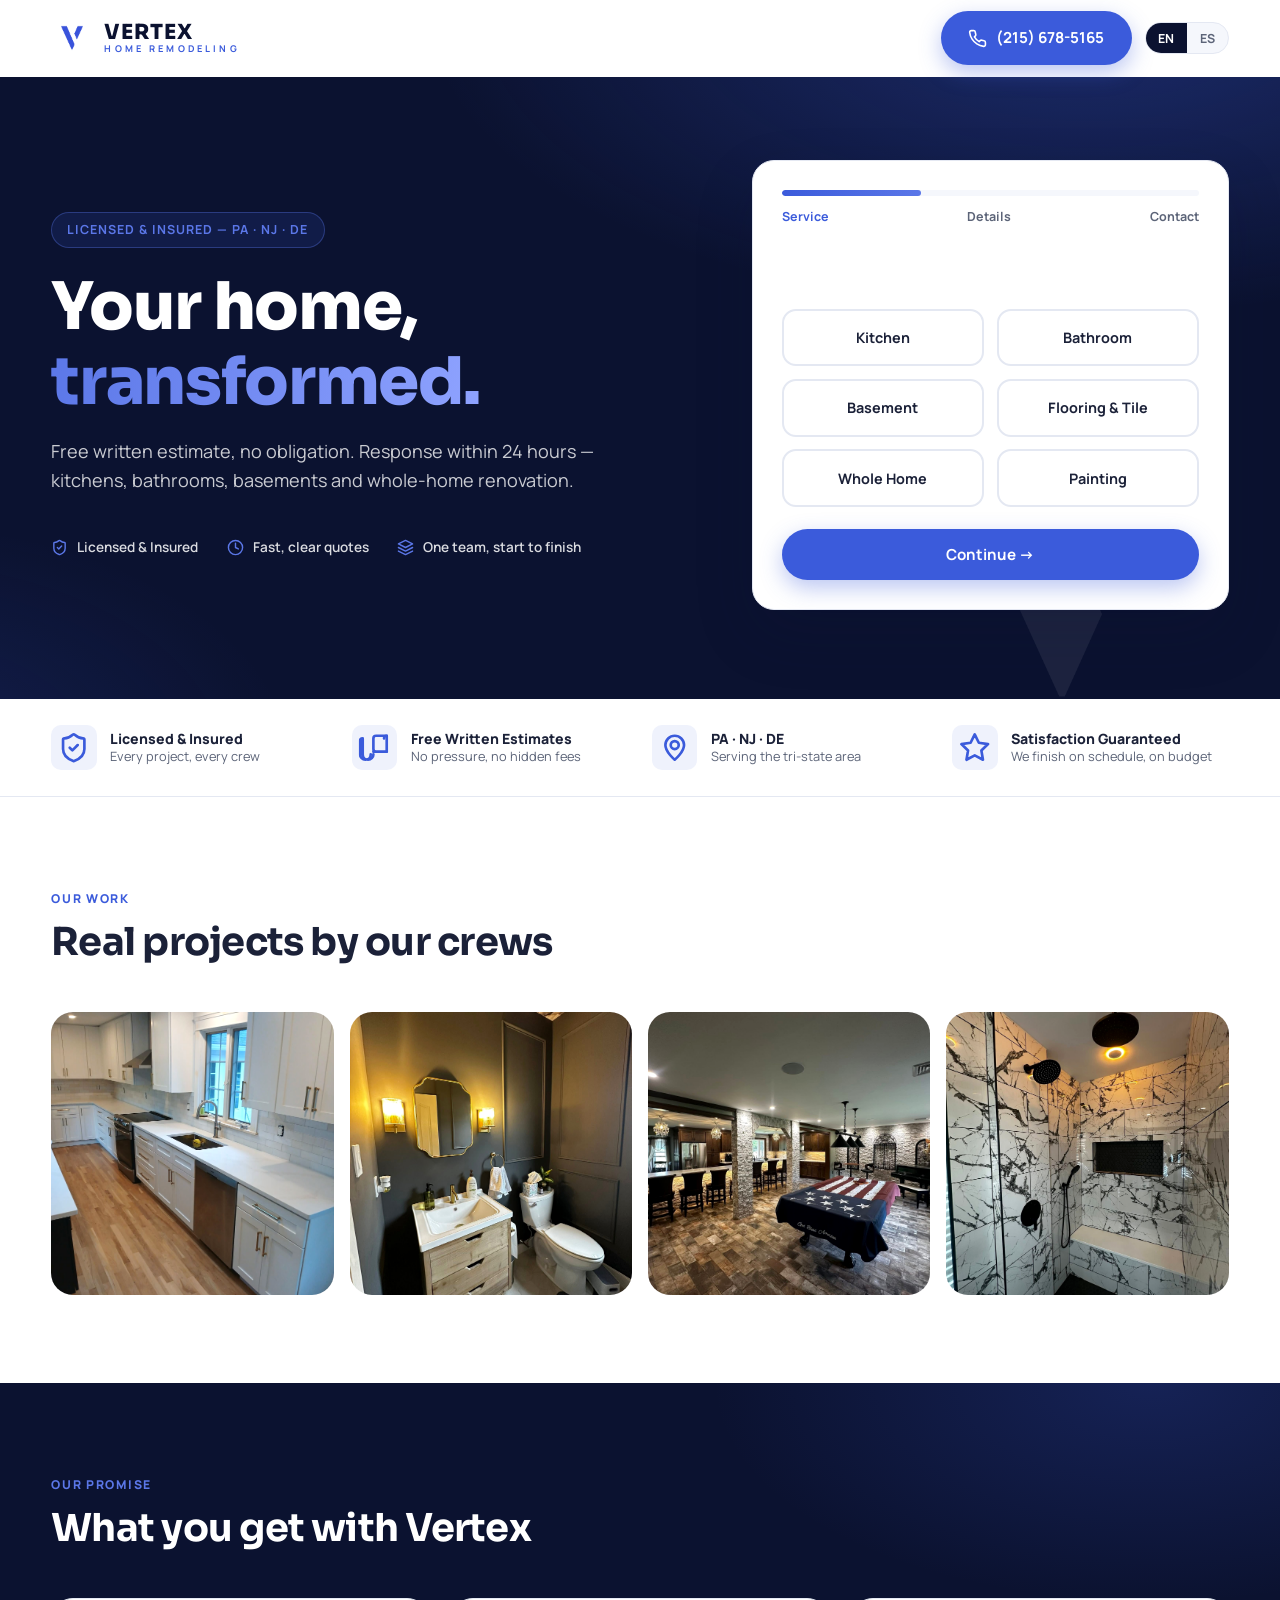
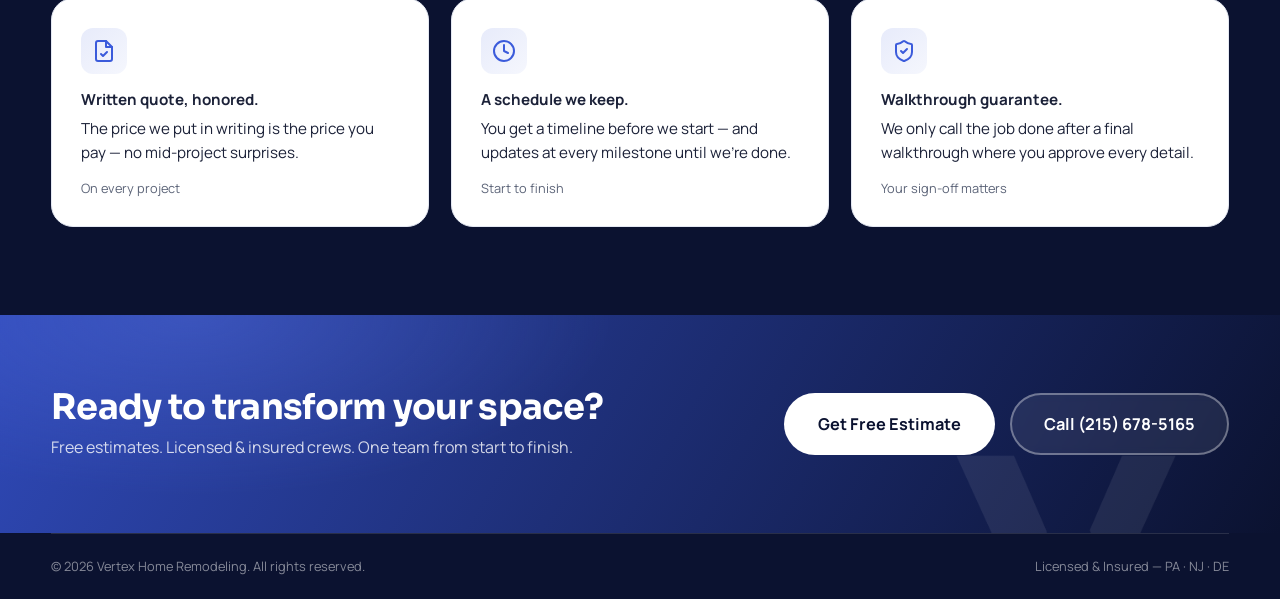
==== lp/index.html @ 37edb21d "LP: scroll direto ao formulário e largura máxima em tablet Generated with [Devin](https://devin.ai) " ====
<!DOCTYPE html>
<html lang="en">
<head>
  <meta charset="UTF-8" />
  <meta name="viewport" content="width=device-width, initial-scale=1.0" />
  <title>Free Estimate | Vertex Home Remodeling — PA, NJ & DE</title>
  <meta name="description" content="Get a free remodeling estimate in under a minute. Licensed & insured crews across PA, NJ and DE. Kitchens, bathrooms, basements and whole-home renovation." />
  <meta name="robots" content="noindex" />
  <link rel="icon" type="image/png" href="../assets/logo-blue.png" />
  <link rel="preconnect" href="https://fonts.googleapis.com" />
  <link rel="preconnect" href="https://fonts.gstatic.com" crossorigin />
  <link href="https://fonts.googleapis.com/css2?family=Manrope:wght@400;500;600;700;800&family=Sora:wght@600;700;800&display=swap" rel="stylesheet" />
  <link rel="stylesheet" href="../styles.css" />
</head>
<body>

  <!-- Slim header — no nav, only conversion paths -->
  <header class="header" id="header">
    <div class="container header-inner">
      <a href="#top" class="brand">
        <img src="../assets/logo-blue.png" alt="Vertex Home Remodeling logo" class="brand-mark" />
        <span class="brand-text">
          <span class="brand-name">VERTEX</span>
          <span class="brand-sub" data-i18n="brand.sub">HOME REMODELING</span>
        </span>
      </a>
      <div class="header-actions">
        <a href="tel:+12156785165" class="btn btn-primary header-call">
          <svg viewBox="0 0 24 24" fill="none" stroke="currentColor" stroke-width="2" stroke-linecap="round" stroke-linejoin="round"><path d="M22 16.92v3a2 2 0 0 1-2.18 2 19.79 19.79 0 0 1-8.63-3.07 19.5 19.5 0 0 1-6-6 19.79 19.79 0 0 1-3.07-8.67A2 2 0 0 1 4.11 2h3a2 2 0 0 1 2 1.72c.13.96.36 1.9.7 2.81a2 2 0 0 1-.45 2.11L8.09 9.91a16 16 0 0 0 6 6l1.27-1.27a2 2 0 0 1 2.11-.45c.91.34 1.85.57 2.81.7A2 2 0 0 1 22 16.92z"/></svg>
          <span class="header-call-num">(215) 678-5165</span>
        </a>
        <div class="lang-toggle" role="group" aria-label="Language">
          <button class="lang-btn active" data-lang="en">EN</button>
          <button class="lang-btn" data-lang="es">ES</button>
        </div>
      </div>
    </div>
  </header>

  <main id="top">

    <!-- Hero: pitch + form side by side -->
    <section class="hero">
      <div class="hero-bg" aria-hidden="true">
        <img src="../assets/logo-white.png" alt="" class="hero-watermark" />
      </div>
      <div class="container hero-inner">
        <div class="hero-content">
          <span class="hero-badge" data-i18n="hero.badge">Licensed &amp; Insured — PA · NJ · DE</span>
          <h1 data-i18n="hero.title">Your home, <span class="accent">transformed.</span></h1>
          <p class="hero-sub" data-i18n="lp.sub">Free written estimate, no obligation. Response within 24 hours — kitchens, bathrooms, basements and whole-home renovation.</p>
          <div class="hero-trust">
            <div class="hero-trust-item">
              <svg viewBox="0 0 24 24" fill="none" stroke="currentColor" stroke-width="2" stroke-linecap="round" stroke-linejoin="round"><path d="M20 13c0 5-3.5 7.5-7.66 8.95a1 1 0 0 1-.67-.01C7.5 20.5 4 18 4 13V6a1 1 0 0 1 1-1c2 0 4.5-1.2 6.24-2.72a1.17 1.17 0 0 1 1.52 0C14.51 3.81 17 5 19 5a1 1 0 0 1 1 1z"/><path d="m9 12 2 2 4-4"/></svg>
              <span data-i18n="hero.trust1">Licensed &amp; Insured</span>
            </div>
            <div class="hero-trust-item">
              <svg viewBox="0 0 24 24" fill="none" stroke="currentColor" stroke-width="2" stroke-linecap="round" stroke-linejoin="round"><circle cx="12" cy="12" r="10"/><polyline points="12 6 12 12 16 14"/></svg>
              <span data-i18n="hero.trust2">Fast, clear quotes</span>
            </div>
            <div class="hero-trust-item">
              <svg viewBox="0 0 24 24" fill="none" stroke="currentColor" stroke-width="2" stroke-linecap="round" stroke-linejoin="round"><path d="M12 2 2 7l10 5 10-5-10-5z"/><path d="m2 17 10 5 10-5"/><path d="m2 12 10 5 10-5"/></svg>
              <span data-i18n="hero.trust3">One team, start to finish</span>
            </div>
          </div>
        </div>

        <form class="estimate-form lp-form" id="estimate-form" novalidate>
          <div class="form-progress">
            <div class="form-progress-bar"><span id="progress-fill"></span></div>
            <div class="form-steps-labels">
              <span class="form-step-label active" data-step="1" data-i18n="form.step1">Service</span>
              <span class="form-step-label" data-step="2" data-i18n="form.step2">Details</span>
              <span class="form-step-label" data-step="3" data-i18n="form.step3">Contact</span>
            </div>
          </div>

          <fieldset class="form-step active" data-step="1">
            <legend data-i18n="form.q1">What do you want to remodel?</legend>
            <div class="service-options">
              <label class="service-option"><input type="radio" name="service" value="Kitchen Remodeling" /><span data-i18n="form.svc.k">Kitchen</span></label>
              <label class="service-option"><input type="radio" name="service" value="Bathroom Remodeling" /><span data-i18n="form.svc.b">Bathroom</span></label>
              <label class="service-option"><input type="radio" name="service" value="Basement Finishing" /><span data-i18n="form.svc.bs">Basement</span></label>
              <label class="service-option"><input type="radio" name="service" value="Flooring & Tile" /><span data-i18n="form.svc.f">Flooring &amp; Tile</span></label>
              <label class="service-option"><input type="radio" name="service" value="Full Home Remodeling" /><span data-i18n="form.svc.w">Whole Home</span></label>
              <label class="service-option"><input type="radio" name="service" value="Painting" /><span data-i18n="form.svc.p">Painting</span></label>
            </div>
            <p class="form-error" id="err-service" data-i18n="form.err.service">Please select a service.</p>
            <button type="button" class="btn btn-primary btn-block" data-next="2" data-i18n="form.next">Continue →</button>
          </fieldset>

          <fieldset class="form-step" data-step="2">
            <legend data-i18n="form.q2">Project details</legend>
            <label class="field">
              <span data-i18n="form.budget">Estimated budget</span>
              <select name="budget">
                <option value="" data-i18n="form.budget.ph">Select a range…</option>
                <option>Under $5,000</option>
                <option>$5,000 – $15,000</option>
                <option>$15,000 – $30,000</option>
                <option>$30,000 – $50,000</option>
                <option>$50,000+</option>
                <option data-i18n="form.budget.unsure">Not sure yet</option>
              </select>
            </label>
            <label class="field">
              <span data-i18n="form.timeline">When do you want to start?</span>
              <select name="timeline">
                <option value="" data-i18n="form.timeline.ph">Select…</option>
                <option data-i18n="form.timeline.asap">As soon as possible</option>
                <option data-i18n="form.timeline.1m">Within 1–3 months</option>
                <option data-i18n="form.timeline.3m">3–6 months</option>
                <option data-i18n="form.timeline.flex">Just planning / flexible</option>
              </select>
            </label>
            <label class="field">
              <span data-i18n="form.desc">Tell us about your project (optional)</span>
              <textarea name="details" rows="3" data-i18n-ph="form.desc.ph" placeholder="e.g. Master bathroom, new shower, double vanity…"></textarea>
            </label>
            <div class="form-nav">
              <button type="button" class="btn btn-ghost-dark" data-prev="1" data-i18n="form.back">← Back</button>
              <button type="button" class="btn btn-primary" data-next="3" data-i18n="form.next2">Continue →</button>
            </div>
          </fieldset>

          <fieldset class="form-step" data-step="3">
            <legend data-i18n="form.q3">Where should we send your estimate?</legend>
            <label class="field">
              <span data-i18n="form.name">Full name *</span>
              <input type="text" name="name" autocomplete="name" required />
            </label>
            <label class="field">
              <span data-i18n="form.phone">Phone *</span>
              <input type="tel" name="phone" autocomplete="tel" required />
            </label>
            <label class="field">
              <span data-i18n="form.email">Email</span>
              <input type="email" name="email" autocomplete="email" />
            </label>
            <label class="field">
              <span>ZIP Code *</span>
              <input type="text" name="zip" inputmode="numeric" pattern="[0-9]{5}" maxlength="5" required />
            </label>
            <p class="form-error" id="err-contact" data-i18n="form.err.contact">Please fill in name, phone and ZIP.</p>
            <p class="form-error" id="err-submit" data-i18n="form.err.submit">Something went wrong sending your request — please call (215) 678-5165 instead.</p>
            <div class="form-nav">
              <button type="button" class="btn btn-ghost-dark" data-prev="2" data-i18n="form.back2">← Back</button>
              <button type="submit" class="btn btn-primary" data-i18n="form.submit">Get My Free Estimate</button>
            </div>
            <p class="form-fine" data-i18n="form.fine">By submitting, you agree to be contacted about your project. No spam, ever.</p>
          </fieldset>

          <div class="form-success" id="form-success">
            <div class="success-icon">
              <svg viewBox="0 0 24 24" fill="none" stroke="currentColor" stroke-width="2" stroke-linecap="round" stroke-linejoin="round"><path d="M20 6 9 17l-5-5"/></svg>
            </div>
            <h3 data-i18n="form.success.t">Request received!</h3>
            <p data-i18n="form.success.d">Thanks — we'll reach out within 24 hours. Want to talk now?</p>
            <a href="tel:+12156785165" class="btn btn-primary" data-i18n="form.success.cta">Call (215) 678-5165</a>
          </div>
        </form>
      </div>
    </section>

    <!-- Trust bar -->
    <section class="trustbar">
      <div class="container trustbar-grid">
        <div class="trust-item">
          <svg viewBox="0 0 24 24" fill="none" stroke="currentColor" stroke-width="2" stroke-linecap="round" stroke-linejoin="round"><path d="M20 13c0 5-3.5 7.5-7.66 8.95a1 1 0 0 1-.67-.01C7.5 20.5 4 18 4 13V6a1 1 0 0 1 1-1c2 0 4.5-1.2 6.24-2.72a1.17 1.17 0 0 1 1.52 0C14.51 3.81 17 5 19 5a1 1 0 0 1 1 1z"/><path d="m9 12 2 2 4-4"/></svg>
          <div><strong data-i18n="trust.1t">Licensed &amp; Insured</strong><span data-i18n="trust.1s">Every project, every crew</span></div>
        </div>
        <div class="trust-item">
          <svg viewBox="0 0 24 24" fill="none" stroke="currentColor" stroke-width="2" stroke-linecap="round" stroke-linejoin="round"><path d="M11 17a4 4 0 0 1-8 0V5a2 2 0 0 0-2 2v10a4 4 0 0 0 8 0"/><path d="M11 5a2 2 0 0 1 2-2h8v12h-8a2 2 0 0 1-2-2z"/><path d="M21 3a2 2 0 0 0-2 2"/><path d="M11 15h10"/></svg>
          <div><strong data-i18n="trust.2t">Free Written Estimates</strong><span data-i18n="trust.2s">No pressure, no hidden fees</span></div>
        </div>
        <div class="trust-item">
          <svg viewBox="0 0 24 24" fill="none" stroke="currentColor" stroke-width="2" stroke-linecap="round" stroke-linejoin="round"><path d="M12 21s-7-5.75-7-11a7 7 0 0 1 14 0c0 5.25-7 11-7 11z"/><circle cx="12" cy="10" r="3"/></svg>
          <div><strong data-i18n="trust.3t">PA · NJ · DE</strong><span data-i18n="trust.3s">Serving the tri-state area</span></div>
        </div>
        <div class="trust-item">
          <svg viewBox="0 0 24 24" fill="none" stroke="currentColor" stroke-width="2" stroke-linecap="round" stroke-linejoin="round"><polygon points="12 2 15.09 8.26 22 9.27 17 14.14 18.18 21.02 12 17.77 5.82 21.02 7 14.14 2 9.27 8.91 8.26 12 2"/></svg>
          <div><strong data-i18n="trust.4t">Satisfaction Guaranteed</strong><span data-i18n="trust.4s">We finish on schedule, on budget</span></div>
        </div>
      </div>
    </section>

    <!-- Real work photos -->
    <section class="section">
      <div class="container">
        <div class="section-head">
          <span class="eyebrow" data-i18n="projects.eyebrow">Our Work</span>
          <h2 data-i18n="lp.photos">Real projects by our crews</h2>
        </div>
        <div class="lp-photos">
          <img src="../assets/gallery/kitchen-02.jpeg" alt="White kitchen with wood island" loading="lazy" />
          <img src="../assets/gallery/bath-02.jpeg" alt="Moody powder room with gold fixtures" loading="lazy" />
          <img src="../assets/gallery/basement-02.jpeg" alt="Finished basement entertainment suite" loading="lazy" />
          <img src="../assets/gallery/bath-03.jpeg" alt="Marble walk-in shower" loading="lazy" />
        </div>
      </div>
    </section>

    <!-- Promise -->
    <section class="section section-dark">
      <div class="container">
        <div class="section-head">
          <span class="eyebrow eyebrow-light" data-i18n="reviews.eyebrow">Our Promise</span>
          <h2 data-i18n="reviews.title">What you get with Vertex</h2>
        </div>
        <div class="reviews-grid">
          <div class="review-card">
            <div class="promise-icon">
              <svg viewBox="0 0 24 24" fill="none" stroke="currentColor" stroke-width="2" stroke-linecap="round" stroke-linejoin="round"><path d="M14 2H6a2 2 0 0 0-2 2v16a2 2 0 0 0 2 2h12a2 2 0 0 0 2-2V8z"/><polyline points="14 2 14 8 20 8"/><path d="m9 15 2 2 4-4"/></svg>
            </div>
            <p data-i18n="reviews.r1"><strong>Written quote, honored.</strong> The price we put in writing is the price you pay — no mid-project surprises.</p>
            <footer><span data-i18n="reviews.r1s">On every project</span></footer>
          </div>
          <div class="review-card">
            <div class="promise-icon">
              <svg viewBox="0 0 24 24" fill="none" stroke="currentColor" stroke-width="2" stroke-linecap="round" stroke-linejoin="round"><circle cx="12" cy="12" r="10"/><polyline points="12 6 12 12 16 14"/></svg>
            </div>
            <p data-i18n="reviews.r2"><strong>A schedule we keep.</strong> You get a timeline before we start — and updates at every milestone until we're done.</p>
            <footer><span data-i18n="reviews.r2s">Start to finish</span></footer>
          </div>
          <div class="review-card">
            <div class="promise-icon">
              <svg viewBox="0 0 24 24" fill="none" stroke="currentColor" stroke-width="2" stroke-linecap="round" stroke-linejoin="round"><path d="M20 13c0 5-3.5 7.5-7.66 8.95a1 1 0 0 1-.67-.01C7.5 20.5 4 18 4 13V6a1 1 0 0 1 1-1c2 0 4.5-1.2 6.24-2.72a1.17 1.17 0 0 1 1.52 0C14.51 3.81 17 5 19 5a1 1 0 0 1 1 1z"/><path d="m9 12 2 2 4-4"/></svg>
            </div>
            <p data-i18n="reviews.r3"><strong>Walkthrough guarantee.</strong> We only call the job done after a final walkthrough where you approve every detail.</p>
            <footer><span data-i18n="reviews.r3s">Your sign-off matters</span></footer>
          </div>
        </div>
      </div>
    </section>

    <!-- Final CTA -->
    <section class="cta-banner">
      <div class="container cta-inner">
        <img src="../assets/logo-white.png" alt="" class="cta-mark" aria-hidden="true" />
        <div>
          <h2 data-i18n="cta.title">Ready to transform your space?</h2>
          <p data-i18n="cta.sub">Free estimates. Licensed &amp; insured crews. One team from start to finish.</p>
        </div>
        <div class="cta-actions">
          <a href="#estimate-form" class="btn btn-light btn-lg" data-i18n="cta.btn1">Get Free Estimate</a>
          <a href="tel:+12156785165" class="btn btn-ghost btn-lg" data-i18n="cta.btn2">Call (215) 678-5165</a>
        </div>
      </div>
    </section>
  </main>

  <!-- Slim footer -->
  <footer class="footer footer-slim">
    <div class="container footer-bottom">
      <span data-i18n="footer.rights">© 2026 Vertex Home Remodeling. All rights reserved.</span>
      <span><span data-i18n="footer.license">Licensed &amp; Insured — PA · NJ · DE</span><span data-license></span></span>
    </div>
  </footer>

  <!-- Sticky mobile CTA bar -->
  <div class="mobile-cta">
    <a href="tel:+12156785165" class="mobile-cta-btn mobile-cta-call">
      <svg viewBox="0 0 24 24" fill="none" stroke="currentColor" stroke-width="2" stroke-linecap="round" stroke-linejoin="round"><path d="M22 16.92v3a2 2 0 0 1-2.18 2 19.79 19.79 0 0 1-8.63-3.07 19.5 19.5 0 0 1-6-6 19.79 19.79 0 0 1-3.07-8.67A2 2 0 0 1 4.11 2h3a2 2 0 0 1 2 1.72c.13.96.36 1.9.7 2.81a2 2 0 0 1-.45 2.11L8.09 9.91a16 16 0 0 0 6 6l1.27-1.27a2 2 0 0 1 2.11-.45c.91.34 1.85.57 2.81.7A2 2 0 0 1 22 16.92z"/></svg>
      <span data-i18n="mcta.call">Call Now</span>
    </a>
    <a href="#estimate-form" class="mobile-cta-btn mobile-cta-estimate" data-i18n="mcta.estimate">Free Estimate</a>
  </div>

  <script src="../main.js"></script>
</body>
</html>
---- styles.css ----
/* ============================================================
   Vertex Home Remodeling — styles.css
   ============================================================ */

:root {
  --blue: #3B5BDB;
  --blue-dark: #2F49B8;
  --blue-light: #5B77E8;
  --navy: #0B1230;
  --navy-2: #111A44;
  --ink: #1B2138;
  --gray: #5C6478;
  --line: #E4E8F2;
  --bg: #FFFFFF;
  --bg-gray: #F5F7FC;
  --white: #FFFFFF;
  --radius: 14px;
  --radius-lg: 22px;
  --shadow: 0 10px 30px rgba(11, 18, 48, .08);
  --shadow-lg: 0 24px 60px rgba(11, 18, 48, .16);
  --font-head: 'Sora', system-ui, sans-serif;
  --font-body: 'Manrope', system-ui, sans-serif;
  --header-h: 76px;
}

* { margin: 0; padding: 0; box-sizing: border-box; }

html { scroll-behavior: smooth; scroll-padding-top: calc(var(--header-h) + 20px); }

body {
  font-family: var(--font-body);
  color: var(--ink);
  background: var(--bg);
  line-height: 1.6;
  -webkit-font-smoothing: antialiased;
  -webkit-tap-highlight-color: transparent;
}

img { max-width: 100%; display: block; }
a { color: inherit; text-decoration: none; }
ul { list-style: none; }
svg { width: 1.25em; height: 1.25em; flex: none; }

h1, h2, h3, h4 { font-family: var(--font-head); line-height: 1.15; letter-spacing: -0.02em; }

.container { width: min(1180px, 92%); margin: 0 auto; }

/* ---------- Buttons ---------- */
.btn {
  display: inline-flex;
  align-items: center;
  justify-content: center;
  gap: .55rem;
  font-family: var(--font-body);
  font-weight: 700;
  font-size: .95rem;
  padding: .8rem 1.6rem;
  border-radius: 999px;
  border: 2px solid transparent;
  cursor: pointer;
  transition: transform .18s ease, box-shadow .18s ease, background .18s ease, border-color .18s;
  white-space: nowrap;
}
.btn:active { transform: translateY(1px) scale(.99); }

.btn-primary {
  background: var(--blue);
  color: #fff;
  box-shadow: 0 8px 22px rgba(59, 91, 219, .35);
}
.btn-primary:hover { background: var(--blue-dark); transform: translateY(-2px); box-shadow: 0 12px 28px rgba(59, 91, 219, .45); }

.btn-ghost {
  background: rgba(255,255,255,.08);
  color: #fff;
  border-color: rgba(255,255,255,.35);
  backdrop-filter: blur(4px);
}
.btn-ghost:hover { background: rgba(255,255,255,.16); border-color: rgba(255,255,255,.6); }

.btn-ghost-dark {
  background: transparent;
  color: var(--gray);
  border-color: var(--line);
}
.btn-ghost-dark:hover { color: var(--ink); border-color: var(--gray); }

.btn-light { background: #fff; color: var(--navy); }
.btn-light:hover { transform: translateY(-2px); box-shadow: 0 14px 30px rgba(0,0,0,.2); }

.btn-lg { padding: 1rem 2rem; font-size: 1.02rem; }
.btn-block { width: 100%; }

/* ---------- Top bar ---------- */
.topbar {
  background: var(--navy);
  color: rgba(255,255,255,.85);
  font-size: .82rem;
}
.topbar-inner {
  display: flex;
  justify-content: space-between;
  align-items: center;
  padding: .45rem 0;
  gap: 1rem;
}
.topbar-left { display: flex; align-items: center; gap: .8rem; min-width: 0; }
.topbar-item { display: inline-flex; align-items: center; gap: .4rem; }
.topbar-item svg { width: .95em; height: .95em; opacity: .8; }
a.topbar-item:hover { color: #fff; }
.topbar-sep { opacity: .3; }
.topbar-phone { font-weight: 700; color: #fff; }

/* ---------- Header ---------- */
.header {
  position: sticky;
  top: 0;
  z-index: 100;
  background: rgba(255,255,255,.92);
  backdrop-filter: blur(12px);
  border-bottom: 1px solid transparent;
  transition: box-shadow .2s ease, border-color .2s ease;
}
.header.scrolled { box-shadow: 0 6px 24px rgba(11,18,48,.08); border-color: var(--line); }

.header-inner {
  display: flex;
  align-items: center;
  justify-content: space-between;
  height: var(--header-h);
  gap: 1.5rem;
}

.brand { display: flex; align-items: center; gap: .7rem; }
.brand-mark { width: 42px; height: 42px; object-fit: contain; }
.brand-text { display: flex; flex-direction: column; line-height: 1.05; }
.brand-name {
  font-family: var(--font-head);
  font-weight: 800;
  font-size: 1.3rem;
  letter-spacing: .04em;
  color: var(--navy);
}
.brand-sub {
  font-size: .58rem;
  font-weight: 700;
  letter-spacing: .34em;
  color: var(--blue);
}
.brand-light .brand-name { color: #fff; }
.brand-light .brand-sub { color: var(--blue-light); }

.nav { display: flex; align-items: center; gap: 1.7rem; }
.nav > a:not(.btn) {
  font-weight: 600;
  font-size: .92rem;
  color: var(--ink);
  position: relative;
  padding: .3rem 0;
}
.nav > a:not(.btn)::after {
  content: '';
  position: absolute;
  left: 0; bottom: -2px;
  width: 0; height: 2px;
  background: var(--blue);
  border-radius: 2px;
  transition: width .2s ease;
}
.nav > a:not(.btn):hover { color: var(--blue); }
.nav > a:not(.btn):hover::after { width: 100%; }
.nav-cta { padding: .6rem 1.25rem; font-size: .88rem; }

.header-actions { display: flex; align-items: center; gap: .8rem; }

.lang-toggle {
  display: flex;
  border: 1px solid var(--line);
  border-radius: 999px;
  overflow: hidden;
  background: var(--bg-gray);
}
.lang-btn {
  font-family: var(--font-body);
  font-weight: 700;
  font-size: .78rem;
  padding: .4rem .8rem;
  border: 0;
  background: transparent;
  color: var(--gray);
  cursor: pointer;
  transition: .15s;
}
.lang-btn.active { background: var(--navy); color: #fff; }

.hamburger {
  display: none;
  flex-direction: column;
  justify-content: center;
  gap: 5px;
  width: 44px; height: 44px;
  padding: 10px;
  background: none;
  border: 0;
  cursor: pointer;
}
.hamburger span {
  display: block;
  height: 2.5px;
  background: var(--navy);
  border-radius: 2px;
  transition: .25s;
}
.hamburger.open span:nth-child(1) { transform: translateY(7.5px) rotate(45deg); }
.hamburger.open span:nth-child(2) { opacity: 0; }
.hamburger.open span:nth-child(3) { transform: translateY(-7.5px) rotate(-45deg); }

/* ---------- Hero ---------- */
.hero {
  position: relative;
  background:
    radial-gradient(1100px 500px at 85% -10%, rgba(59,91,219,.35), transparent 60%),
    radial-gradient(700px 400px at -10% 110%, rgba(59,91,219,.18), transparent 60%),
    var(--navy);
  color: #fff;
  overflow: hidden;
}
.hero-bg { position: absolute; inset: 0; pointer-events: none; }
.hero-watermark {
  position: absolute;
  right: -8%;
  bottom: -22%;
  width: min(640px, 60vw);
  opacity: .07;
  filter: blur(.5px);
}

.hero-inner {
  position: relative;
  display: grid;
  grid-template-columns: 1.15fr .85fr;
  gap: 3.5rem;
  align-items: center;
  padding: 5.2rem 0 5.6rem;
}

.hero-badge {
  display: inline-flex;
  align-items: center;
  gap: .5rem;
  font-size: .78rem;
  font-weight: 700;
  letter-spacing: .08em;
  text-transform: uppercase;
  color: var(--blue-light);
  background: rgba(59,91,219,.14);
  border: 1px solid rgba(91,119,232,.35);
  padding: .45rem .95rem;
  border-radius: 999px;
}

.hero h1 {
  font-size: clamp(2.5rem, 5.2vw, 4.1rem);
  font-weight: 800;
  margin: 1.3rem 0 1.1rem;
}
.accent {
  background: linear-gradient(100deg, var(--blue-light), #8FA3FF);
  -webkit-background-clip: text;
  background-clip: text;
  color: transparent;
}
.hero-sub {
  font-size: 1.13rem;
  color: rgba(255,255,255,.78);
  max-width: 34rem;
}

.hero-ctas { display: flex; gap: .9rem; margin-top: 2rem; flex-wrap: wrap; }

.hero-trust {
  display: flex;
  gap: 1.8rem;
  margin-top: 2.6rem;
  flex-wrap: wrap;
}
.hero-trust-item {
  display: flex;
  align-items: center;
  gap: .55rem;
  font-size: .85rem;
  font-weight: 600;
  color: rgba(255,255,255,.85);
}
.hero-trust-item svg { color: var(--blue-light); }

.hero-card { position: relative; }
.hero-card-img {
  aspect-ratio: 4 / 3.4;
  border-radius: var(--radius-lg);
  border: 1px solid rgba(255,255,255,.14);
  box-shadow: var(--shadow-lg);
  position: relative;
  overflow: hidden;
}
.hero-card-img img {
  position: absolute;
  inset: 0;
  width: 100%;
  height: 100%;
  object-fit: cover;
  filter: saturate(1.05) contrast(1.02);
}
.hero-card-img::after {
  content: '';
  position: absolute;
  inset: 0;
  background: linear-gradient(160deg, rgba(59,91,219,.05), rgba(11,18,48,.18) 100%);
}
.hero-card-badge {
  position: absolute;
  left: -14px;
  bottom: 26px;
  background: #fff;
  color: var(--ink);
  border-radius: var(--radius);
  padding: .9rem 1.2rem;
  box-shadow: var(--shadow-lg);
  display: flex;
  flex-direction: column;
  line-height: 1.3;
}
.hero-card-badge strong { font-size: .95rem; color: var(--blue); }
.hero-card-badge span { font-size: .78rem; color: var(--gray); }

/* ---------- Trust bar ---------- */
.trustbar {
  background: #fff;
  border-bottom: 1px solid var(--line);
}
.trustbar-grid {
  display: grid;
  grid-template-columns: repeat(4, 1fr);
  gap: 1.5rem;
  padding: 1.6rem 0;
}
.trust-item {
  display: flex;
  align-items: center;
  gap: .85rem;
  font-size: .88rem;
}
.trust-item svg {
  width: 2rem;
  height: 2rem;
  color: var(--blue);
  background: rgba(59,91,219,.08);
  padding: .42rem;
  border-radius: 10px;
  box-sizing: content-box;
}
.trust-item div { display: flex; flex-direction: column; line-height: 1.35; }
.trust-item strong { font-weight: 800; }
.trust-item span { color: var(--gray); font-size: .8rem; }

/* ---------- Sections ---------- */
.section { padding: 5.5rem 0; }
.section-gray { background: var(--bg-gray); }
.section-dark {
  background:
    radial-gradient(800px 400px at 90% 0%, rgba(59,91,219,.22), transparent 55%),
    var(--navy);
  color: #fff;
}
.section-dark p, .section-dark li { color: rgba(255,255,255,.75); }

.section-head { max-width: 40rem; margin-bottom: 3rem; }
.section-head h2 { font-size: clamp(1.7rem, 3.2vw, 2.4rem); margin: .6rem 0 .8rem; }
.section-head p { color: var(--gray); font-size: 1.02rem; }
.section-dark .section-head p { color: rgba(255,255,255,.7); }

.eyebrow {
  display: inline-block;
  font-size: .76rem;
  font-weight: 800;
  letter-spacing: .14em;
  text-transform: uppercase;
  color: var(--blue);
}
.eyebrow-light { color: var(--blue-light); }

/* ---------- Services ---------- */
.services-grid {
  display: grid;
  grid-template-columns: repeat(3, 1fr);
  gap: 1.4rem;
}
.service-card {
  background: #fff;
  border: 1px solid var(--line);
  border-radius: var(--radius-lg);
  padding: 1.9rem 1.7rem;
  transition: transform .2s ease, box-shadow .2s ease, border-color .2s;
  display: flex;
  flex-direction: column;
  gap: .7rem;
}
.service-card:hover {
  transform: translateY(-5px);
  box-shadow: var(--shadow-lg);
  border-color: rgba(59,91,219,.35);
}
.service-icon {
  width: 52px; height: 52px;
  display: grid;
  place-items: center;
  background: linear-gradient(140deg, rgba(59,91,219,.12), rgba(59,91,219,.05));
  border-radius: 14px;
  color: var(--blue);
}
.service-icon svg { width: 26px; height: 26px; }
.service-card h3 { font-size: 1.13rem; }
.service-card p { color: var(--gray); font-size: .92rem; flex: 1; }
.service-link {
  font-weight: 700;
  font-size: .88rem;
  color: var(--blue);
  margin-top: .3rem;
}
.service-link:hover { color: var(--blue-dark); }

/* ---------- Why us ---------- */
.why-grid {
  display: grid;
  grid-template-columns: 1.1fr .9fr;
  gap: 4rem;
  align-items: center;
}
.why-content h2 { font-size: clamp(1.7rem, 3.2vw, 2.4rem); margin: .6rem 0 1rem; }
.why-content > p { margin-bottom: 1.6rem; }

.why-list { display: flex; flex-direction: column; gap: 1.15rem; margin-bottom: 2.1rem; }
.why-list li { display: flex; gap: .9rem; align-items: flex-start; }
.why-list svg {
  color: #fff;
  background: var(--blue);
  border-radius: 50%;
  padding: .3rem;
  box-sizing: content-box;
  width: .95rem; height: .95rem;
  margin-top: .2rem;
}
.why-list strong { display: block; font-size: .98rem; }
.why-list span { font-size: .9rem; color: rgba(255,255,255,.65); }

.why-visual { position: relative; min-height: 340px; }
.why-card {
  position: absolute;
  border-radius: var(--radius-lg);
  box-shadow: var(--shadow-lg);
}
.why-card-1 {
  top: 8%; left: 0;
  background: #fff;
  color: var(--ink);
  padding: 1.1rem 1.5rem;
  display: flex; flex-direction: column; line-height: 1.3;
}
.why-card-1 strong { color: var(--blue); }
.why-card-1 span { font-size: .8rem; color: var(--gray); }
.why-card-2 {
  right: 0; bottom: 0;
  width: 72%;
  aspect-ratio: 4/3.1;
  border: 1px solid rgba(255,255,255,.15);
  overflow: hidden;
}
.why-card-2 img {
  width: 100%;
  height: 100%;
  object-fit: cover;
  display: block;
  filter: saturate(1.06) contrast(1.03);
}

/* ---------- Process ---------- */
.process-grid {
  display: grid;
  grid-template-columns: repeat(4, 1fr);
  gap: 1.4rem;
  counter-reset: step;
}
.process-step {
  position: relative;
  padding: 1.8rem 1.5rem;
  border: 1px solid var(--line);
  border-radius: var(--radius-lg);
  background: #fff;
}
.process-num {
  display: inline-grid;
  place-items: center;
  width: 40px; height: 40px;
  border-radius: 50%;
  background: var(--navy);
  color: #fff;
  font-family: var(--font-head);
  font-weight: 700;
  margin-bottom: 1rem;
}
.process-step h3 { font-size: 1.05rem; margin-bottom: .5rem; }
.process-step p { font-size: .88rem; color: var(--gray); }
.process-step::before {
  content: '';
  position: absolute;
  top: 2rem;
  left: calc(100% - 1.4rem + 1.5rem);
  width: calc(1.4rem - 1.5rem);
}

/* ---------- Projects ---------- */
.project-filters { display: flex; gap: .6rem; flex-wrap: wrap; margin-bottom: 2rem; }
.filter-btn {
  font-family: var(--font-body);
  font-weight: 700;
  font-size: .85rem;
  padding: .55rem 1.2rem;
  border-radius: 999px;
  border: 1px solid var(--line);
  background: #fff;
  color: var(--gray);
  cursor: pointer;
  transition: .15s;
}
.filter-btn:hover { border-color: var(--blue); color: var(--blue); }
.filter-btn.active { background: var(--navy); color: #fff; border-color: var(--navy); }

.projects-grid {
  display: grid;
  grid-template-columns: repeat(3, 1fr);
  gap: 1.4rem;
}
.project-card {
  border-radius: var(--radius-lg);
  overflow: hidden;
  background: #fff;
  border: 1px solid var(--line);
  transition: transform .2s ease, box-shadow .2s ease;
}
.project-card:hover { transform: translateY(-4px); box-shadow: var(--shadow-lg); }
.project-card.hide { display: none; }

.project-img {
  aspect-ratio: 4 / 3;
  position: relative;
  overflow: hidden;
  background: var(--bg-gray);
}
.project-img img {
  width: 100%;
  height: 100%;
  object-fit: cover;
  display: block;
  filter: saturate(1.06) contrast(1.03);
  transition: transform .5s ease;
}
.project-card:hover .project-img img { transform: scale(1.05); }
.project-card figcaption { padding: 1.1rem 1.3rem; display: flex; flex-direction: column; }
.project-card figcaption strong { font-size: .98rem; }
.project-card figcaption span { font-size: .82rem; color: var(--gray); }

.projects-disclaimer { margin-top: 2rem; color: var(--gray); font-size: .95rem; }
.projects-disclaimer a { color: var(--blue); font-weight: 700; }

/* ---------- Reviews ---------- */
.reviews-grid {
  display: grid;
  grid-template-columns: repeat(3, 1fr);
  gap: 1.4rem;
}
.review-card {
  border: 1px solid var(--line);
  border-radius: var(--radius-lg);
  padding: 1.8rem;
  background: #fff;
  display: flex;
  flex-direction: column;
  gap: .9rem;
}
.review-stars { color: #F4B740; letter-spacing: .15em; font-size: 1.05rem; }
.promise-icon {
  width: 46px; height: 46px;
  display: grid;
  place-items: center;
  background: linear-gradient(140deg, rgba(59,91,219,.12), rgba(59,91,219,.05));
  border-radius: 12px;
  color: var(--blue);
}
.promise-icon svg { width: 24px; height: 24px; }
.review-card p { color: var(--ink); font-size: .95rem; flex: 1; }
.review-card p strong { display: block; margin-bottom: .25rem; }
.review-card footer { display: flex; flex-direction: column; line-height: 1.35; }
.review-card footer span { font-size: .8rem; color: var(--gray); }
.reviews-note { margin-top: 2rem; color: var(--gray); font-size: .95rem; }
.reviews-note a { color: var(--blue); font-weight: 700; }

/* ---------- Areas ---------- */
.areas-grid {
  display: grid;
  grid-template-columns: repeat(3, 1fr);
  gap: 2.5rem;
}
.area-col h3 {
  font-size: 1.15rem;
  margin-bottom: 1rem;
  color: var(--blue-light);
}
.area-col ul { display: flex; flex-direction: column; gap: .55rem; }
.area-col li {
  font-size: .95rem;
  color: rgba(255,255,255,.8);
  padding-left: 1.3rem;
  position: relative;
}
.area-col li::before {
  content: '';
  position: absolute;
  left: 0; top: .55em;
  width: 7px; height: 7px;
  border-radius: 50%;
  background: var(--blue-light);
}

/* ---------- Estimate form ---------- */
.estimate-grid {
  display: grid;
  grid-template-columns: .9fr 1.1fr;
  gap: 4rem;
  align-items: start;
}
.estimate-side h2 { font-size: clamp(1.7rem, 3vw, 2.3rem); margin: .6rem 0 1rem; }
.estimate-side > p { color: var(--gray); margin-bottom: 1.6rem; }

.estimate-points { display: flex; flex-direction: column; gap: .8rem; margin-bottom: 2rem; }
.estimate-points li { display: flex; align-items: center; gap: .7rem; font-weight: 600; font-size: .95rem; }
.estimate-points svg { color: var(--blue); }

.estimate-call { font-size: .95rem; color: var(--gray); }
.estimate-call a { display: block; font-family: var(--font-head); font-weight: 700; font-size: 1.4rem; color: var(--blue); }

.estimate-form {
  background: #fff;
  border: 1px solid var(--line);
  border-radius: var(--radius-lg);
  padding: 2.2rem;
  box-shadow: var(--shadow-lg);
}

.form-progress { margin-bottom: 1.8rem; }
.form-progress-bar {
  height: 6px;
  background: var(--bg-gray);
  border-radius: 999px;
  overflow: hidden;
  margin-bottom: .7rem;
}
#progress-fill {
  display: block;
  height: 100%;
  width: 33.33%;
  background: linear-gradient(90deg, var(--blue), var(--blue-light));
  border-radius: 999px;
  transition: width .3s ease;
}
.form-steps-labels { display: flex; justify-content: space-between; }
.form-step-label { font-size: .78rem; font-weight: 700; color: var(--gray); }
.form-step-label.active { color: var(--blue); }
.form-step-label.done { color: var(--ink); }

.form-step { display: none; border: 0; }
.form-step.active { display: block; animation: fadeUp .3s ease; }
@keyframes fadeUp { from { opacity: 0; transform: translateY(8px); } to { opacity: 1; transform: none; } }

.form-step legend {
  font-family: var(--font-head);
  font-weight: 700;
  font-size: 1.2rem;
  margin-bottom: 1.4rem;
}

.service-options {
  display: grid;
  grid-template-columns: repeat(2, 1fr);
  gap: .8rem;
  margin-bottom: 1.4rem;
}
.service-option {
  position: relative;
  cursor: pointer;
}
.service-option input { position: absolute; opacity: 0; pointer-events: none; }
.service-option span {
  display: block;
  text-align: center;
  font-weight: 700;
  font-size: .9rem;
  padding: .95rem .6rem;
  border: 2px solid var(--line);
  border-radius: var(--radius);
  transition: .15s;
  color: var(--ink);
}
.service-option:hover span { border-color: var(--blue-light); }
.service-option input:checked + span {
  border-color: var(--blue);
  background: rgba(59,91,219,.07);
  color: var(--blue);
}
.service-option input:focus-visible + span { outline: 2px solid var(--blue); outline-offset: 2px; }

.field { display: block; margin-bottom: 1.1rem; }
.field > span { display: block; font-weight: 700; font-size: .87rem; margin-bottom: .45rem; }
.field input, .field select, .field textarea {
  width: 100%;
  font-family: var(--font-body);
  font-size: 1rem; /* 16px+ prevents iOS auto-zoom on focus */
  padding: .8rem 1rem;
  border: 2px solid var(--line);
  border-radius: var(--radius);
  background: #fff;
  color: var(--ink);
  transition: border-color .15s;
}
.field input:focus, .field select:focus, .field textarea:focus {
  outline: none;
  border-color: var(--blue);
}
.field textarea { resize: vertical; }

.form-error {
  display: none;
  color: #D33;
  font-size: .85rem;
  font-weight: 600;
  margin: -.6rem 0 1rem;
}
.form-error.show { display: block; }

.form-nav { display: flex; justify-content: space-between; gap: .8rem; margin-top: 1.4rem; }
.form-nav .btn { flex: 1; }
.form-fine { font-size: .75rem; color: var(--gray); text-align: center; margin-top: 1rem; }

.form-success { display: none; text-align: center; padding: 2rem 0; }
.form-success.show { display: block; animation: fadeUp .35s ease; }
.success-icon {
  width: 68px; height: 68px;
  margin: 0 auto 1.3rem;
  display: grid;
  place-items: center;
  border-radius: 50%;
  background: rgba(59,91,219,.1);
  color: var(--blue);
}
.success-icon svg { width: 32px; height: 32px; }
.form-success h3 { font-size: 1.4rem; margin-bottom: .6rem; }
.form-success p { color: var(--gray); margin-bottom: 1.5rem; }

/* ---------- FAQ ---------- */
.faq-container { max-width: 760px; }
.faq-list { display: flex; flex-direction: column; gap: .8rem; }
.faq-item {
  background: #fff;
  border: 1px solid var(--line);
  border-radius: var(--radius);
  overflow: hidden;
}
.faq-item summary {
  list-style: none;
  display: flex;
  justify-content: space-between;
  align-items: center;
  gap: 1rem;
  padding: 1.15rem 1.4rem;
  font-weight: 700;
  font-size: .98rem;
  cursor: pointer;
  transition: color .15s;
}
.faq-item summary::-webkit-details-marker { display: none; }
.faq-item summary:hover { color: var(--blue); }
.faq-chevron {
  flex: none;
  width: 10px; height: 10px;
  border-right: 2px solid currentColor;
  border-bottom: 2px solid currentColor;
  transform: rotate(45deg);
  transition: transform .2s ease;
  opacity: .6;
}
.faq-item[open] .faq-chevron { transform: rotate(-135deg); }
.faq-item p {
  padding: 0 1.4rem 1.25rem;
  color: var(--gray);
  font-size: .93rem;
}

/* ---------- CTA banner ---------- */
.cta-banner {
  background:
    radial-gradient(700px 300px at 15% 0%, rgba(91,119,232,.35), transparent 60%),
    linear-gradient(120deg, var(--blue-dark), var(--navy));
  color: #fff;
  padding: 4.5rem 0;
  position: relative;
  overflow: hidden;
}
.cta-mark {
  position: absolute;
  right: -4%;
  top: -30%;
  width: min(420px, 40vw);
  opacity: .08;
}
.cta-inner {
  display: flex;
  align-items: center;
  justify-content: space-between;
  gap: 2.5rem;
  position: relative;
}
.cta-inner h2 { font-size: clamp(1.6rem, 3vw, 2.2rem); margin-bottom: .5rem; }
.cta-inner p { color: rgba(255,255,255,.8); }
.cta-actions { display: flex; gap: .9rem; flex-wrap: wrap; }

/* ---------- Footer ---------- */
.footer {
  background: var(--navy);
  color: rgba(255,255,255,.75);
  padding: 4rem 0 0;
  font-size: .92rem;
}
.footer-grid {
  display: grid;
  grid-template-columns: 1.4fr 1fr 1fr 1fr;
  gap: 3rem;
  padding-bottom: 3rem;
}
.footer-brand p { margin-top: 1.2rem; max-width: 20rem; font-size: .88rem; }
.footer-col h4 {
  color: #fff;
  font-size: .85rem;
  letter-spacing: .1em;
  text-transform: uppercase;
  margin-bottom: 1.1rem;
}
.footer-col a, .footer-col span {
  display: block;
  padding: .28rem 0;
  color: rgba(255,255,255,.72);
}
.footer-col a:hover { color: #fff; }
.footer-bottom {
  display: flex;
  justify-content: space-between;
  gap: 1rem;
  flex-wrap: wrap;
  padding: 1.4rem 0;
  border-top: 1px solid rgba(255,255,255,.12);
  font-size: .8rem;
  color: rgba(255,255,255,.5);
}

/* ---------- Sticky mobile CTA bar ---------- */
.mobile-cta {
  display: none;
  position: fixed;
  left: 0; right: 0; bottom: 0;
  z-index: 95;
  grid-template-columns: 1fr 1fr;
  gap: .6rem;
  padding: .7rem .8rem calc(.7rem + env(safe-area-inset-bottom));
  background: rgba(255,255,255,.96);
  backdrop-filter: blur(10px);
  border-top: 1px solid var(--line);
  box-shadow: 0 -6px 24px rgba(11,18,48,.12);
}
.mobile-cta-btn {
  display: flex;
  align-items: center;
  justify-content: center;
  gap: .5rem;
  font-weight: 800;
  font-size: .95rem;
  padding: .9rem .5rem;
  border-radius: 999px;
}
.mobile-cta-btn svg { width: 18px; height: 18px; }
.mobile-cta-call {
  background: var(--navy);
  color: #fff;
}
.mobile-cta-estimate {
  background: var(--blue);
  color: #fff;
  box-shadow: 0 6px 16px rgba(59,91,219,.35);
}
.mobile-cta-btn:active { transform: scale(.97); }

.text-link {
  display: inline;
  font-family: var(--font-body);
  font-size: .9rem;
  font-weight: 700;
  color: var(--gray);
  text-decoration: underline;
  text-underline-offset: 3px;
  margin-top: .2rem;
}
.text-link:hover { color: var(--blue); }

/* ---------- Responsive ---------- */
@media (max-width: 1020px) {
  /* Tablet + mobile: collapse nav into dropdown */
  .hamburger { display: flex; }
  .nav {
    position: absolute;
    top: 100%;
    left: 0; right: 0;
    flex-direction: column;
    align-items: stretch;
    gap: 0;
    background: #fff;
    border-bottom: 1px solid var(--line);
    box-shadow: var(--shadow-lg);
    padding: .8rem 4%;
    transform: translateY(-130%);
    visibility: hidden;
    transition: transform .28s ease, visibility 0s .28s;
    z-index: -1;
  }
  .nav.open {
    transform: translateY(0);
    visibility: visible;
    transition: transform .28s ease, visibility 0s;
  }
  .nav > a:not(.btn) { padding: .9rem .4rem; border-bottom: 1px solid var(--bg-gray); }
  .nav > a:not(.btn)::after { display: none; }
  .nav-cta { margin: .8rem 0 .4rem; text-align: center; }

  .hero-inner { grid-template-columns: 1fr; padding: 4rem 0; }
  .hero-card { max-width: 480px; }
  .why-grid { grid-template-columns: 1fr; gap: 3rem; }
  .services-grid, .reviews-grid, .projects-grid { grid-template-columns: repeat(2, 1fr); }
  .process-grid { grid-template-columns: repeat(2, 1fr); }
  .estimate-grid { grid-template-columns: 1fr; gap: 2.5rem; }
  .cta-inner { flex-direction: column; align-items: flex-start; }
}

@media (max-width: 760px) {
  .topbar-left .topbar-sep, .topbar-left .topbar-item:last-child { display: none; }

  .section { padding: 4rem 0; }
  .services-grid, .reviews-grid, .projects-grid, .process-grid, .areas-grid { grid-template-columns: 1fr; }
  .trustbar-grid { grid-template-columns: repeat(2, 1fr); }
  .hero-ctas { flex-direction: column; }
  .hero-ctas .btn { width: 100%; }
  .service-options { grid-template-columns: 1fr 1fr; }
  .footer-grid { grid-template-columns: 1fr 1fr; gap: 2rem; }
  .footer-bottom { flex-direction: column; gap: .3rem; }
  .mobile-cta { display: grid; }
  body { padding-bottom: 70px; } /* space for sticky mobile CTA bar */
}

@media (max-width: 420px) {
  .service-options { grid-template-columns: 1fr; }
  .footer-grid { grid-template-columns: 1fr; }
}

/* ---------- Landing page (/lp/) ---------- */
.lp-photos {
  display: grid;
  grid-template-columns: repeat(4, 1fr);
  gap: 1rem;
}
.lp-photos img {
  width: 100%;
  aspect-ratio: 1 / 1;
  object-fit: cover;
  border-radius: var(--radius-lg);
  filter: saturate(1.06) contrast(1.03);
  transition: transform .3s ease;
}
.lp-photos img:hover { transform: scale(1.03); }

.lp-form { padding: 1.8rem; max-width: 560px; width: 100%; }
@media (max-width: 1020px) {
  .lp-form { margin: 0 auto; }
}

.footer-slim { padding: 0; }
.footer-slim .footer-bottom { border-top: 1px solid rgba(255,255,255,.12); }

@media (max-width: 760px) {
  .lp-photos { grid-template-columns: repeat(2, 1fr); }
}
@media (max-width: 480px) {
  .header-call { padding: .6rem 1rem; }
  .header-call-num { display: none; }
}

/* ---------- Motion / a11y ---------- */
@media (prefers-reduced-motion: reduce) {
  html { scroll-behavior: auto; }
  *, *::before, *::after { animation: none !important; transition: none !important; }
}

:focus-visible { outline: 2px solid var(--blue); outline-offset: 2px; border-radius: 4px; }
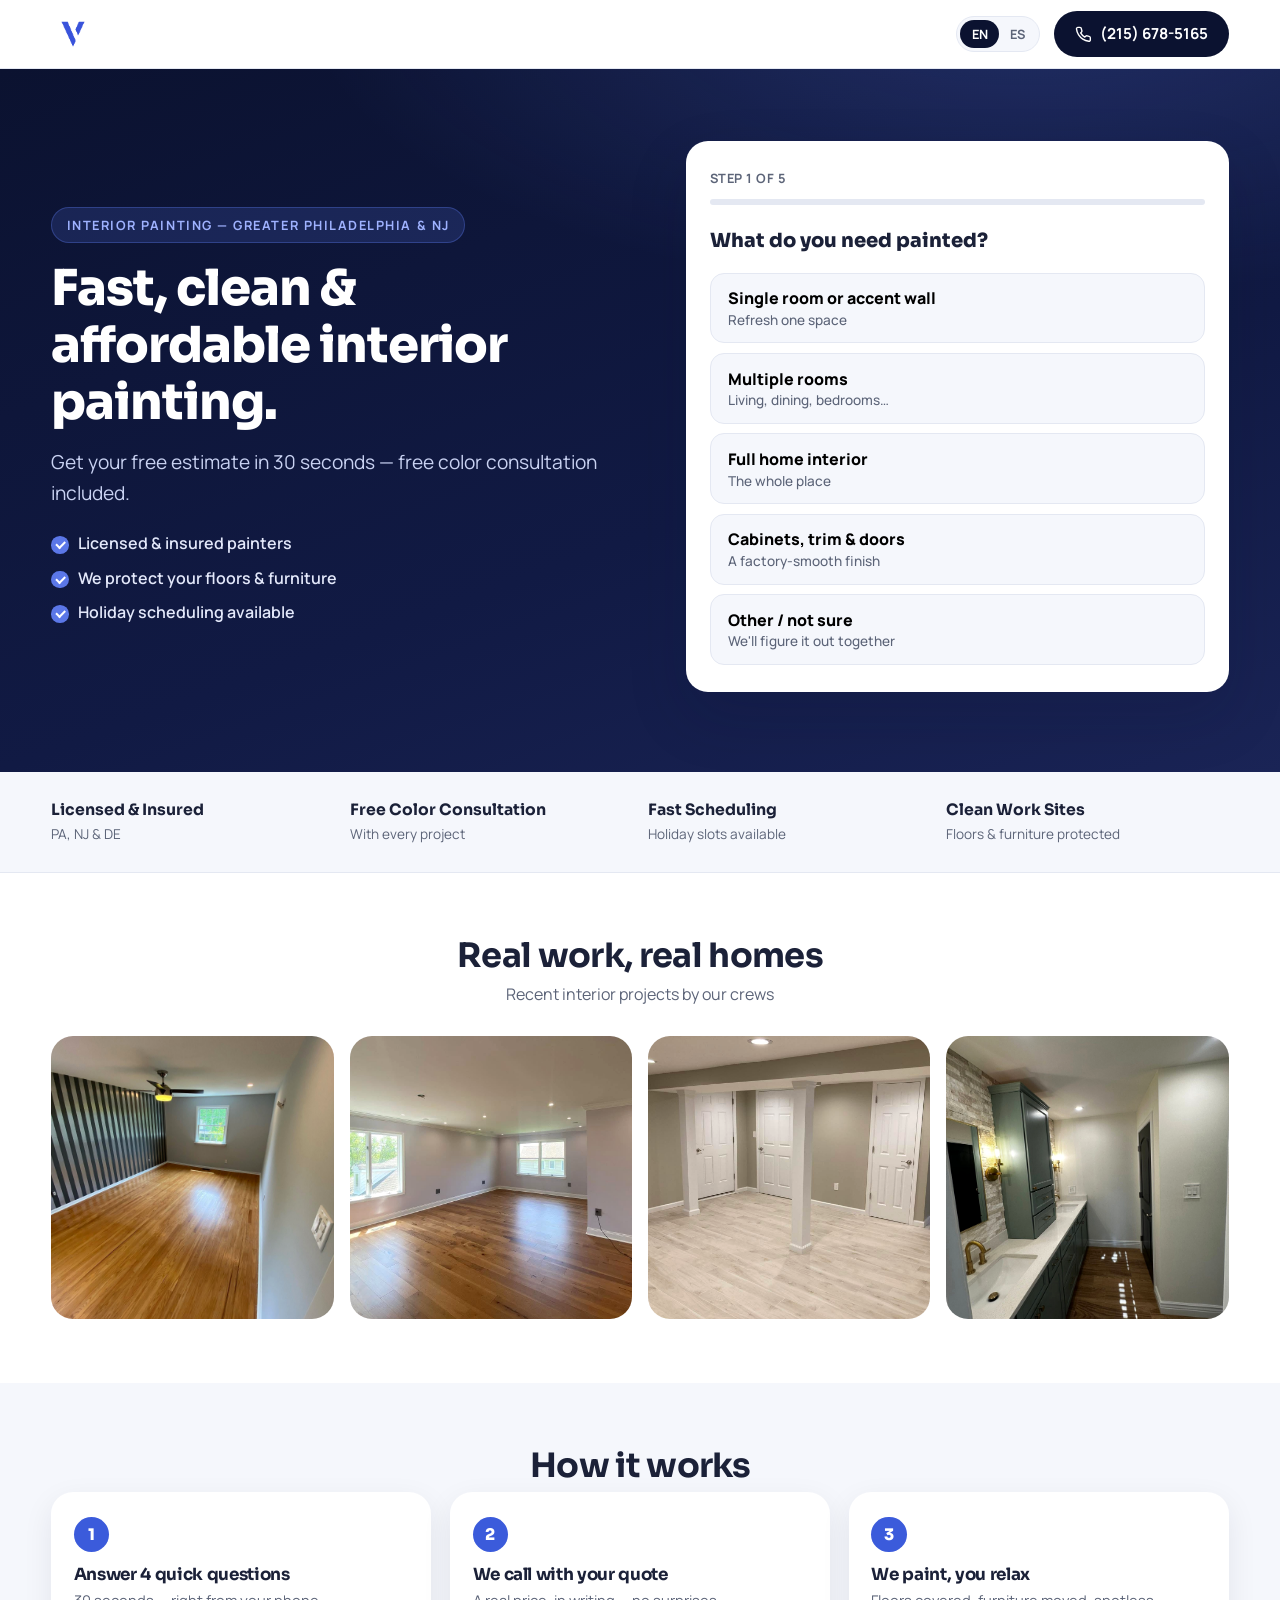
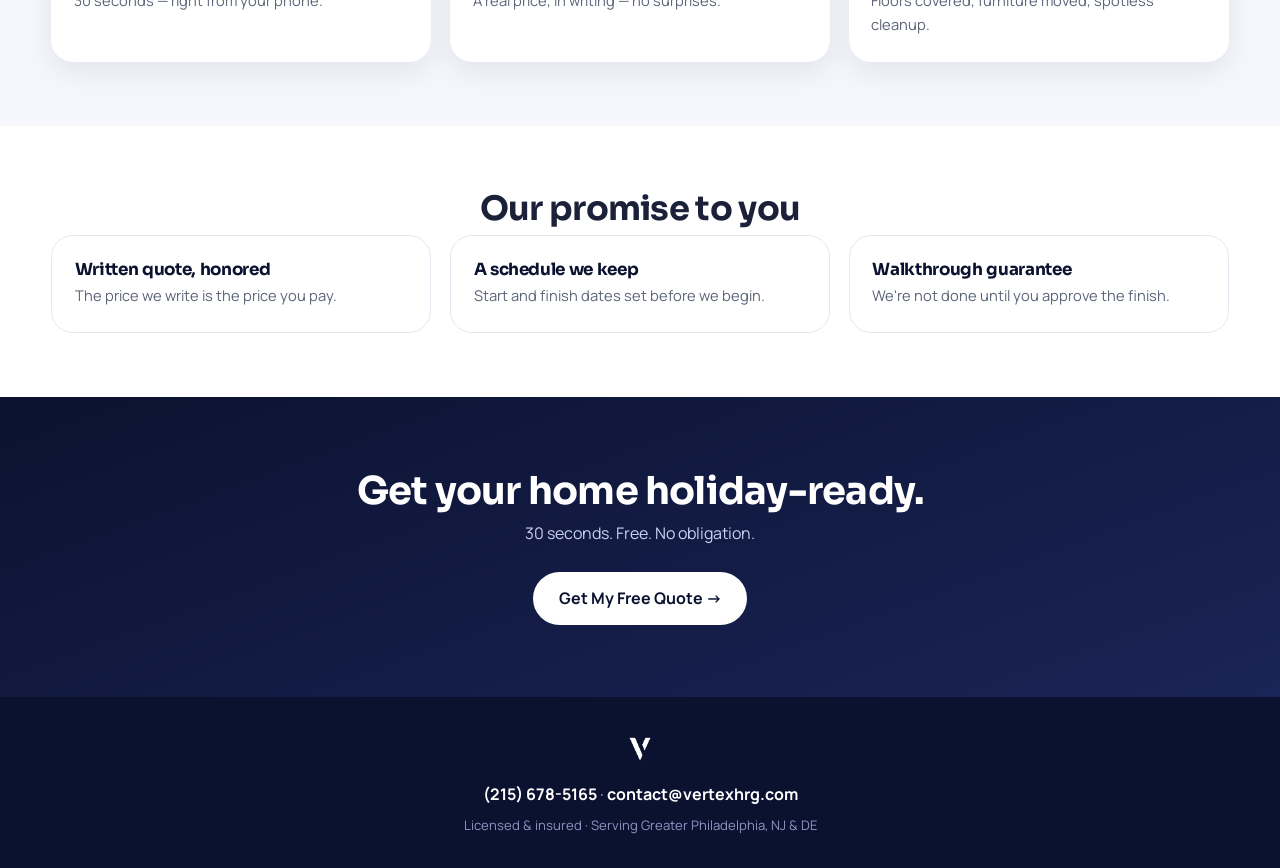
==== commit d87e83c5: "Nova landing page: quiz de pintura para Meta Ads (/lp/) LP autocontida (html/css/js próprios), quiz " ====
--- a/lp/index.html
+++ b/lp/index.html
@@ -3,269 +3,204 @@
 <head>
   <meta charset="UTF-8" />
   <meta name="viewport" content="width=device-width, initial-scale=1.0" />
-  <title>Free Estimate | Vertex Home Remodeling — PA, NJ & DE</title>
-  <meta name="description" content="Get a free remodeling estimate in under a minute. Licensed & insured crews across PA, NJ and DE. Kitchens, bathrooms, basements and whole-home renovation." />
   <meta name="robots" content="noindex" />
+  <title>Interior Painting in Greater Philadelphia &amp; NJ | Vertex Home Remodeling</title>
+  <meta name="description" content="Fast, clean & affordable interior painting across Greater Philadelphia & NJ. Licensed & insured. Get your free estimate in 30 seconds." />
   <link rel="icon" type="image/png" href="../assets/logo-blue.png" />
   <link rel="preconnect" href="https://fonts.googleapis.com" />
   <link rel="preconnect" href="https://fonts.gstatic.com" crossorigin />
   <link href="https://fonts.googleapis.com/css2?family=Manrope:wght@400;500;600;700;800&family=Sora:wght@600;700;800&display=swap" rel="stylesheet" />
-  <link rel="stylesheet" href="../styles.css" />
+  <link rel="stylesheet" href="quiz.css" />
+
+  <!-- ============================================================
+       META PIXEL — cole o snippet do Facebook Pixel aqui quando
+       criar a conta de anúncios. O evento 'lead_submit' já é
+       enviado ao dataLayer pelo quiz.js no envio do formulário.
+       ============================================================ -->
 </head>
 <body>
 
-  <!-- Slim header — no nav, only conversion paths -->
-  <header class="header" id="header">
+  <!-- ===== Header slim (sem menu — única saída é converter) ===== -->
+  <header class="lp-header">
     <div class="container header-inner">
-      <a href="#top" class="brand">
-        <img src="../assets/logo-blue.png" alt="Vertex Home Remodeling logo" class="brand-mark" />
-        <span class="brand-text">
-          <span class="brand-name">VERTEX</span>
-          <span class="brand-sub" data-i18n="brand.sub">HOME REMODELING</span>
-        </span>
-      </a>
+      <a href="#top" class="logo"><img src="../assets/logo-blue.png" alt="Vertex Home Remodeling" /></a>
       <div class="header-actions">
-        <a href="tel:+12156785165" class="btn btn-primary header-call">
-          <svg viewBox="0 0 24 24" fill="none" stroke="currentColor" stroke-width="2" stroke-linecap="round" stroke-linejoin="round"><path d="M22 16.92v3a2 2 0 0 1-2.18 2 19.79 19.79 0 0 1-8.63-3.07 19.5 19.5 0 0 1-6-6 19.79 19.79 0 0 1-3.07-8.67A2 2 0 0 1 4.11 2h3a2 2 0 0 1 2 1.72c.13.96.36 1.9.7 2.81a2 2 0 0 1-.45 2.11L8.09 9.91a16 16 0 0 0 6 6l1.27-1.27a2 2 0 0 1 2.11-.45c.91.34 1.85.57 2.81.7A2 2 0 0 1 22 16.92z"/></svg>
+        <div class="lang-switch" role="group" aria-label="Language">
+          <button type="button" class="lang-btn active" data-lang="en">EN</button>
+          <button type="button" class="lang-btn" data-lang="es">ES</button>
+        </div>
+        <a class="btn btn-call" href="tel:+12156785165" data-track="call_click">
+          <svg viewBox="0 0 24 24" fill="none" stroke="currentColor" stroke-width="2" stroke-linecap="round" stroke-linejoin="round" aria-hidden="true"><path d="M22 16.92v3a2 2 0 0 1-2.18 2 19.79 19.79 0 0 1-8.63-3.07 19.5 19.5 0 0 1-6-6 19.79 19.79 0 0 1-3.07-8.67A2 2 0 0 1 4.11 2h3a2 2 0 0 1 2 1.72c.13.96.36 1.9.7 2.81a2 2 0 0 1-.45 2.11L8.09 9.91a16 16 0 0 0 6 6l1.27-1.27a2 2 0 0 1 2.11-.45c.91.34 1.85.57 2.81.7A2 2 0 0 1 22 16.92z"/></svg>
           <span class="header-call-num">(215) 678-5165</span>
         </a>
-        <div class="lang-toggle" role="group" aria-label="Language">
-          <button class="lang-btn active" data-lang="en">EN</button>
-          <button class="lang-btn" data-lang="es">ES</button>
+      </div>
+    </div>
+  </header>
+
+  <!-- ===== Hero: headline + quiz ===== -->
+  <section class="lp-hero" id="top">
+    <div class="container hero-inner">
+      <div class="hero-copy">
+        <p class="eyebrow" data-i18n="lp.eyebrow">Interior Painting — Greater Philadelphia &amp; NJ</p>
+        <h1 data-i18n="lp.title">Fast, clean &amp; affordable interior painting.</h1>
+        <p class="hero-sub" data-i18n="lp.sub">Get your free estimate in 30 seconds — free color consultation included.</p>
+        <ul class="hero-points">
+          <li data-i18n="lp.point1">Licensed &amp; insured painters</li>
+          <li data-i18n="lp.point2">We protect your floors &amp; furniture</li>
+          <li data-i18n="lp.point3">Holiday scheduling available</li>
+        </ul>
+      </div>
+
+      <!-- ===== Quiz ===== -->
+      <div class="quiz-card" id="quizCard">
+        <div class="quiz-head">
+          <button type="button" class="quiz-back" id="quizBack" hidden aria-label="Back">←</button>
+          <span class="quiz-step-label" id="quizStepLabel" data-i18n-tpl="quiz.step">Step {n} of {total}</span>
         </div>
-      </div>
-    </div>
-  </header>
-
-  <main id="top">
-
-    <!-- Hero: pitch + form side by side -->
-    <section class="hero">
-      <div class="hero-bg" aria-hidden="true">
-        <img src="../assets/logo-white.png" alt="" class="hero-watermark" />
-      </div>
-      <div class="container hero-inner">
-        <div class="hero-content">
-          <span class="hero-badge" data-i18n="hero.badge">Licensed &amp; Insured — PA · NJ · DE</span>
-          <h1 data-i18n="hero.title">Your home, <span class="accent">transformed.</span></h1>
-          <p class="hero-sub" data-i18n="lp.sub">Free written estimate, no obligation. Response within 24 hours — kitchens, bathrooms, basements and whole-home renovation.</p>
-          <div class="hero-trust">
-            <div class="hero-trust-item">
-              <svg viewBox="0 0 24 24" fill="none" stroke="currentColor" stroke-width="2" stroke-linecap="round" stroke-linejoin="round"><path d="M20 13c0 5-3.5 7.5-7.66 8.95a1 1 0 0 1-.67-.01C7.5 20.5 4 18 4 13V6a1 1 0 0 1 1-1c2 0 4.5-1.2 6.24-2.72a1.17 1.17 0 0 1 1.52 0C14.51 3.81 17 5 19 5a1 1 0 0 1 1 1z"/><path d="m9 12 2 2 4-4"/></svg>
-              <span data-i18n="hero.trust1">Licensed &amp; Insured</span>
+        <div class="quiz-progress"><span class="quiz-progress-fill" id="quizProgress"></span></div>
+
+        <form id="quizForm" novalidate>
+          <!-- Step 1 -->
+          <fieldset class="quiz-step active" data-step="1">
+            <legend class="quiz-q" data-i18n="q1.title">What do you need painted?</legend>
+            <div class="quiz-options" data-field="project">
+              <button type="button" class="option-card" data-value="Single room or accent wall"><span class="opt-label" data-i18n="q1.o1">Single room or accent wall</span><span class="opt-sub" data-i18n="q1.o1s">Refresh one space</span></button>
+              <button type="button" class="option-card" data-value="Multiple rooms"><span class="opt-label" data-i18n="q1.o2">Multiple rooms</span><span class="opt-sub" data-i18n="q1.o2s">Living, dining, bedrooms…</span></button>
+              <button type="button" class="option-card" data-value="Full home interior"><span class="opt-label" data-i18n="q1.o3">Full home interior</span><span class="opt-sub" data-i18n="q1.o3s">The whole place</span></button>
+              <button type="button" class="option-card" data-value="Cabinets, trim & doors"><span class="opt-label" data-i18n="q1.o4">Cabinets, trim &amp; doors</span><span class="opt-sub" data-i18n="q1.o4s">A factory-smooth finish</span></button>
+              <button type="button" class="option-card" data-value="Other / not sure"><span class="opt-label" data-i18n="q1.o5">Other / not sure</span><span class="opt-sub" data-i18n="q1.o5s">We'll figure it out together</span></button>
             </div>
-            <div class="hero-trust-item">
-              <svg viewBox="0 0 24 24" fill="none" stroke="currentColor" stroke-width="2" stroke-linecap="round" stroke-linejoin="round"><circle cx="12" cy="12" r="10"/><polyline points="12 6 12 12 16 14"/></svg>
-              <span data-i18n="hero.trust2">Fast, clear quotes</span>
+          </fieldset>
+
+          <!-- Step 2 -->
+          <fieldset class="quiz-step" data-step="2">
+            <legend class="quiz-q" data-i18n="q2.title">How soon do you want it done?</legend>
+            <div class="quiz-options" data-field="timeline">
+              <button type="button" class="option-card option-urgent" data-value="ASAP — before the holidays (URGENT)"><span class="opt-label" data-i18n="q2.o1">This week — before the holidays</span><span class="opt-sub" data-i18n="q2.o1s">Urgent scheduling</span></button>
+              <button type="button" class="option-card" data-value="Within 2-4 weeks"><span class="opt-label" data-i18n="q2.o2">Within 2–4 weeks</span><span class="opt-sub" data-i18n="q2.o2s">Soon, but flexible</span></button>
+              <button type="button" class="option-card" data-value="Just comparing quotes"><span class="opt-label" data-i18n="q2.o3">Just comparing quotes</span><span class="opt-sub" data-i18n="q2.o3s">No rush</span></button>
             </div>
-            <div class="hero-trust-item">
-              <svg viewBox="0 0 24 24" fill="none" stroke="currentColor" stroke-width="2" stroke-linecap="round" stroke-linejoin="round"><path d="M12 2 2 7l10 5 10-5-10-5z"/><path d="m2 17 10 5 10-5"/><path d="m2 12 10 5 10-5"/></svg>
-              <span data-i18n="hero.trust3">One team, start to finish</span>
+          </fieldset>
+
+          <!-- Step 3 -->
+          <fieldset class="quiz-step" data-step="3">
+            <legend class="quiz-q" data-i18n="q3.title">Do you already have the paint?</legend>
+            <div class="quiz-options" data-field="paint">
+              <button type="button" class="option-card" data-value="Include paint & materials (full service)"><span class="opt-label" data-i18n="q3.o1">Include paint &amp; materials</span><span class="opt-sub" data-i18n="q3.o1s">Full service — we handle everything</span></button>
+              <button type="button" class="option-card" data-value="Labor only (I have the paint)"><span class="opt-label" data-i18n="q3.o2">Labor only</span><span class="opt-sub" data-i18n="q3.o2s">I already have the paint</span></button>
+              <button type="button" class="option-card" data-value="Not sure — need advice"><span class="opt-label" data-i18n="q3.o3">Not sure yet</span><span class="opt-sub" data-i18n="q3.o3s">We can advise on paint &amp; colors</span></button>
             </div>
+          </fieldset>
+
+          <!-- Step 4: ZIP -->
+          <fieldset class="quiz-step" data-step="4">
+            <legend class="quiz-q" data-i18n="q4.title">What's your ZIP code?</legend>
+            <p class="quiz-hint" data-i18n="q4.hint">We serve Greater Philadelphia &amp; New Jersey</p>
+            <input class="quiz-input" id="quizZip" type="text" inputmode="numeric" autocomplete="postal-code" maxlength="5" placeholder="19148" data-i18n-ph="q4.ph" />
+            <p class="quiz-error" id="zipError" hidden data-i18n="q4.error">Enter a valid 5-digit ZIP code</p>
+            <button type="button" class="btn btn-primary quiz-next" id="zipNext" data-i18n="q4.next">Continue →</button>
+          </fieldset>
+
+          <!-- Step 5: Contact -->
+          <fieldset class="quiz-step" data-step="5">
+            <legend class="quiz-q" data-i18n="q5.title">Last step — where should we send your quote?</legend>
+            <input class="quiz-input" id="leadName" type="text" autocomplete="name" data-i18n-ph="q5.name" placeholder="Your name" required />
+            <input class="quiz-input" id="leadPhone" type="tel" autocomplete="tel" data-i18n-ph="q5.phone" placeholder="Phone number" required />
+            <input class="quiz-input" id="leadEmail" type="email" autocomplete="email" data-i18n-ph="q5.email" placeholder="Email (optional)" />
+            <p class="quiz-error" id="contactError" hidden data-i18n="q5.error">Please enter your name and a valid phone number</p>
+            <button type="submit" class="btn btn-primary quiz-submit" id="quizSubmit" data-i18n="q5.submit">Get My Free Quote →</button>
+            <p class="quiz-micro" data-i18n="q5.micro">Free • No obligation • We respond fast</p>
+            <input type="text" name="_gotcha" class="hp" tabindex="-1" autocomplete="off" aria-hidden="true" />
+          </fieldset>
+        </form>
+
+        <!-- Success panel -->
+        <div class="quiz-success" id="quizSuccess" hidden>
+          <div class="success-check" aria-hidden="true">
+            <svg viewBox="0 0 24 24" fill="none" stroke="currentColor" stroke-width="3" stroke-linecap="round" stroke-linejoin="round"><polyline points="20 6 9 17 4 12"/></svg>
+          </div>
+          <h3 data-i18n="done.title">You're all set!</h3>
+          <p data-i18n="done.msg">We received your request and will reach out shortly. Want it even faster?</p>
+          <div class="success-actions">
+            <a class="btn btn-primary" href="tel:+12156785165" data-track="call_click" data-i18n="done.call">Call (215) 678-5165</a>
+            <a class="btn btn-ghost" href="sms:+12156785165" data-track="sms_click" data-i18n="done.text">Text us</a>
           </div>
         </div>
-
-        <form class="estimate-form lp-form" id="estimate-form" novalidate>
-          <div class="form-progress">
-            <div class="form-progress-bar"><span id="progress-fill"></span></div>
-            <div class="form-steps-labels">
-              <span class="form-step-label active" data-step="1" data-i18n="form.step1">Service</span>
-              <span class="form-step-label" data-step="2" data-i18n="form.step2">Details</span>
-              <span class="form-step-label" data-step="3" data-i18n="form.step3">Contact</span>
-            </div>
-          </div>
-
-          <fieldset class="form-step active" data-step="1">
-            <legend data-i18n="form.q1">What do you want to remodel?</legend>
-            <div class="service-options">
-              <label class="service-option"><input type="radio" name="service" value="Kitchen Remodeling" /><span data-i18n="form.svc.k">Kitchen</span></label>
-              <label class="service-option"><input type="radio" name="service" value="Bathroom Remodeling" /><span data-i18n="form.svc.b">Bathroom</span></label>
-              <label class="service-option"><input type="radio" name="service" value="Basement Finishing" /><span data-i18n="form.svc.bs">Basement</span></label>
-              <label class="service-option"><input type="radio" name="service" value="Flooring & Tile" /><span data-i18n="form.svc.f">Flooring &amp; Tile</span></label>
-              <label class="service-option"><input type="radio" name="service" value="Full Home Remodeling" /><span data-i18n="form.svc.w">Whole Home</span></label>
-              <label class="service-option"><input type="radio" name="service" value="Painting" /><span data-i18n="form.svc.p">Painting</span></label>
-            </div>
-            <p class="form-error" id="err-service" data-i18n="form.err.service">Please select a service.</p>
-            <button type="button" class="btn btn-primary btn-block" data-next="2" data-i18n="form.next">Continue →</button>
-          </fieldset>
-
-          <fieldset class="form-step" data-step="2">
-            <legend data-i18n="form.q2">Project details</legend>
-            <label class="field">
-              <span data-i18n="form.budget">Estimated budget</span>
-              <select name="budget">
-                <option value="" data-i18n="form.budget.ph">Select a range…</option>
-                <option>Under $5,000</option>
-                <option>$5,000 – $15,000</option>
-                <option>$15,000 – $30,000</option>
-                <option>$30,000 – $50,000</option>
-                <option>$50,000+</option>
-                <option data-i18n="form.budget.unsure">Not sure yet</option>
-              </select>
-            </label>
-            <label class="field">
-              <span data-i18n="form.timeline">When do you want to start?</span>
-              <select name="timeline">
-                <option value="" data-i18n="form.timeline.ph">Select…</option>
-                <option data-i18n="form.timeline.asap">As soon as possible</option>
-                <option data-i18n="form.timeline.1m">Within 1–3 months</option>
-                <option data-i18n="form.timeline.3m">3–6 months</option>
-                <option data-i18n="form.timeline.flex">Just planning / flexible</option>
-              </select>
-            </label>
-            <label class="field">
-              <span data-i18n="form.desc">Tell us about your project (optional)</span>
-              <textarea name="details" rows="3" data-i18n-ph="form.desc.ph" placeholder="e.g. Master bathroom, new shower, double vanity…"></textarea>
-            </label>
-            <div class="form-nav">
-              <button type="button" class="btn btn-ghost-dark" data-prev="1" data-i18n="form.back">← Back</button>
-              <button type="button" class="btn btn-primary" data-next="3" data-i18n="form.next2">Continue →</button>
-            </div>
-          </fieldset>
-
-          <fieldset class="form-step" data-step="3">
-            <legend data-i18n="form.q3">Where should we send your estimate?</legend>
-            <label class="field">
-              <span data-i18n="form.name">Full name *</span>
-              <input type="text" name="name" autocomplete="name" required />
-            </label>
-            <label class="field">
-              <span data-i18n="form.phone">Phone *</span>
-              <input type="tel" name="phone" autocomplete="tel" required />
-            </label>
-            <label class="field">
-              <span data-i18n="form.email">Email</span>
-              <input type="email" name="email" autocomplete="email" />
-            </label>
-            <label class="field">
-              <span>ZIP Code *</span>
-              <input type="text" name="zip" inputmode="numeric" pattern="[0-9]{5}" maxlength="5" required />
-            </label>
-            <p class="form-error" id="err-contact" data-i18n="form.err.contact">Please fill in name, phone and ZIP.</p>
-            <p class="form-error" id="err-submit" data-i18n="form.err.submit">Something went wrong sending your request — please call (215) 678-5165 instead.</p>
-            <div class="form-nav">
-              <button type="button" class="btn btn-ghost-dark" data-prev="2" data-i18n="form.back2">← Back</button>
-              <button type="submit" class="btn btn-primary" data-i18n="form.submit">Get My Free Estimate</button>
-            </div>
-            <p class="form-fine" data-i18n="form.fine">By submitting, you agree to be contacted about your project. No spam, ever.</p>
-          </fieldset>
-
-          <div class="form-success" id="form-success">
-            <div class="success-icon">
-              <svg viewBox="0 0 24 24" fill="none" stroke="currentColor" stroke-width="2" stroke-linecap="round" stroke-linejoin="round"><path d="M20 6 9 17l-5-5"/></svg>
-            </div>
-            <h3 data-i18n="form.success.t">Request received!</h3>
-            <p data-i18n="form.success.d">Thanks — we'll reach out within 24 hours. Want to talk now?</p>
-            <a href="tel:+12156785165" class="btn btn-primary" data-i18n="form.success.cta">Call (215) 678-5165</a>
-          </div>
-        </form>
-      </div>
-    </section>
-
-    <!-- Trust bar -->
-    <section class="trustbar">
-      <div class="container trustbar-grid">
-        <div class="trust-item">
-          <svg viewBox="0 0 24 24" fill="none" stroke="currentColor" stroke-width="2" stroke-linecap="round" stroke-linejoin="round"><path d="M20 13c0 5-3.5 7.5-7.66 8.95a1 1 0 0 1-.67-.01C7.5 20.5 4 18 4 13V6a1 1 0 0 1 1-1c2 0 4.5-1.2 6.24-2.72a1.17 1.17 0 0 1 1.52 0C14.51 3.81 17 5 19 5a1 1 0 0 1 1 1z"/><path d="m9 12 2 2 4-4"/></svg>
-          <div><strong data-i18n="trust.1t">Licensed &amp; Insured</strong><span data-i18n="trust.1s">Every project, every crew</span></div>
-        </div>
-        <div class="trust-item">
-          <svg viewBox="0 0 24 24" fill="none" stroke="currentColor" stroke-width="2" stroke-linecap="round" stroke-linejoin="round"><path d="M11 17a4 4 0 0 1-8 0V5a2 2 0 0 0-2 2v10a4 4 0 0 0 8 0"/><path d="M11 5a2 2 0 0 1 2-2h8v12h-8a2 2 0 0 1-2-2z"/><path d="M21 3a2 2 0 0 0-2 2"/><path d="M11 15h10"/></svg>
-          <div><strong data-i18n="trust.2t">Free Written Estimates</strong><span data-i18n="trust.2s">No pressure, no hidden fees</span></div>
-        </div>
-        <div class="trust-item">
-          <svg viewBox="0 0 24 24" fill="none" stroke="currentColor" stroke-width="2" stroke-linecap="round" stroke-linejoin="round"><path d="M12 21s-7-5.75-7-11a7 7 0 0 1 14 0c0 5.25-7 11-7 11z"/><circle cx="12" cy="10" r="3"/></svg>
-          <div><strong data-i18n="trust.3t">PA · NJ · DE</strong><span data-i18n="trust.3s">Serving the tri-state area</span></div>
-        </div>
-        <div class="trust-item">
-          <svg viewBox="0 0 24 24" fill="none" stroke="currentColor" stroke-width="2" stroke-linecap="round" stroke-linejoin="round"><polygon points="12 2 15.09 8.26 22 9.27 17 14.14 18.18 21.02 12 17.77 5.82 21.02 7 14.14 2 9.27 8.91 8.26 12 2"/></svg>
-          <div><strong data-i18n="trust.4t">Satisfaction Guaranteed</strong><span data-i18n="trust.4s">We finish on schedule, on budget</span></div>
-        </div>
-      </div>
-    </section>
-
-    <!-- Real work photos -->
-    <section class="section">
-      <div class="container">
-        <div class="section-head">
-          <span class="eyebrow" data-i18n="projects.eyebrow">Our Work</span>
-          <h2 data-i18n="lp.photos">Real projects by our crews</h2>
-        </div>
-        <div class="lp-photos">
-          <img src="../assets/gallery/kitchen-02.jpeg" alt="White kitchen with wood island" loading="lazy" />
-          <img src="../assets/gallery/bath-02.jpeg" alt="Moody powder room with gold fixtures" loading="lazy" />
-          <img src="../assets/gallery/basement-02.jpeg" alt="Finished basement entertainment suite" loading="lazy" />
-          <img src="../assets/gallery/bath-03.jpeg" alt="Marble walk-in shower" loading="lazy" />
-        </div>
-      </div>
-    </section>
-
-    <!-- Promise -->
-    <section class="section section-dark">
-      <div class="container">
-        <div class="section-head">
-          <span class="eyebrow eyebrow-light" data-i18n="reviews.eyebrow">Our Promise</span>
-          <h2 data-i18n="reviews.title">What you get with Vertex</h2>
-        </div>
-        <div class="reviews-grid">
-          <div class="review-card">
-            <div class="promise-icon">
-              <svg viewBox="0 0 24 24" fill="none" stroke="currentColor" stroke-width="2" stroke-linecap="round" stroke-linejoin="round"><path d="M14 2H6a2 2 0 0 0-2 2v16a2 2 0 0 0 2 2h12a2 2 0 0 0 2-2V8z"/><polyline points="14 2 14 8 20 8"/><path d="m9 15 2 2 4-4"/></svg>
-            </div>
-            <p data-i18n="reviews.r1"><strong>Written quote, honored.</strong> The price we put in writing is the price you pay — no mid-project surprises.</p>
-            <footer><span data-i18n="reviews.r1s">On every project</span></footer>
-          </div>
-          <div class="review-card">
-            <div class="promise-icon">
-              <svg viewBox="0 0 24 24" fill="none" stroke="currentColor" stroke-width="2" stroke-linecap="round" stroke-linejoin="round"><circle cx="12" cy="12" r="10"/><polyline points="12 6 12 12 16 14"/></svg>
-            </div>
-            <p data-i18n="reviews.r2"><strong>A schedule we keep.</strong> You get a timeline before we start — and updates at every milestone until we're done.</p>
-            <footer><span data-i18n="reviews.r2s">Start to finish</span></footer>
-          </div>
-          <div class="review-card">
-            <div class="promise-icon">
-              <svg viewBox="0 0 24 24" fill="none" stroke="currentColor" stroke-width="2" stroke-linecap="round" stroke-linejoin="round"><path d="M20 13c0 5-3.5 7.5-7.66 8.95a1 1 0 0 1-.67-.01C7.5 20.5 4 18 4 13V6a1 1 0 0 1 1-1c2 0 4.5-1.2 6.24-2.72a1.17 1.17 0 0 1 1.52 0C14.51 3.81 17 5 19 5a1 1 0 0 1 1 1z"/><path d="m9 12 2 2 4-4"/></svg>
-            </div>
-            <p data-i18n="reviews.r3"><strong>Walkthrough guarantee.</strong> We only call the job done after a final walkthrough where you approve every detail.</p>
-            <footer><span data-i18n="reviews.r3s">Your sign-off matters</span></footer>
-          </div>
-        </div>
-      </div>
-    </section>
-
-    <!-- Final CTA -->
-    <section class="cta-banner">
-      <div class="container cta-inner">
-        <img src="../assets/logo-white.png" alt="" class="cta-mark" aria-hidden="true" />
-        <div>
-          <h2 data-i18n="cta.title">Ready to transform your space?</h2>
-          <p data-i18n="cta.sub">Free estimates. Licensed &amp; insured crews. One team from start to finish.</p>
-        </div>
-        <div class="cta-actions">
-          <a href="#estimate-form" class="btn btn-light btn-lg" data-i18n="cta.btn1">Get Free Estimate</a>
-          <a href="tel:+12156785165" class="btn btn-ghost btn-lg" data-i18n="cta.btn2">Call (215) 678-5165</a>
-        </div>
-      </div>
-    </section>
-  </main>
-
-  <!-- Slim footer -->
-  <footer class="footer footer-slim">
-    <div class="container footer-bottom">
-      <span data-i18n="footer.rights">© 2026 Vertex Home Remodeling. All rights reserved.</span>
-      <span><span data-i18n="footer.license">Licensed &amp; Insured — PA · NJ · DE</span><span data-license></span></span>
+      </div>
+    </div>
+  </section>
+
+  <!-- ===== Trust bar ===== -->
+  <section class="trust">
+    <div class="container trust-grid">
+      <div class="trust-item"><strong data-i18n="t1">Licensed &amp; Insured</strong><span data-i18n="t1s">PA, NJ &amp; DE</span></div>
+      <div class="trust-item"><strong data-i18n="t2">Free Color Consultation</strong><span data-i18n="t2s">With every project</span></div>
+      <div class="trust-item"><strong data-i18n="t3">Fast Scheduling</strong><span data-i18n="t3s">Holiday slots available</span></div>
+      <div class="trust-item"><strong data-i18n="t4">Clean Work Sites</strong><span data-i18n="t4s">Floors &amp; furniture protected</span></div>
+    </div>
+  </section>
+
+  <!-- ===== Photos ===== -->
+  <section class="section lp-photos-sec">
+    <div class="container">
+      <h2 class="section-title" data-i18n="ph.title">Real work, real homes</h2>
+      <p class="section-sub" data-i18n="ph.sub">Recent interior projects by our crews</p>
+      <div class="lp-photos">
+        <img src="../assets/gallery/other-02.jpeg" alt="Bedroom with freshly painted striped accent wall" loading="lazy" />
+        <img src="../assets/gallery/other-01.jpeg" alt="Living room with painted TV wall, fireplace and shelves" loading="lazy" />
+        <img src="../assets/gallery/basement-03.jpeg" alt="Bright finished suite with fresh paint and white doors" loading="lazy" />
+        <img src="../assets/gallery/bath-01.jpeg" alt="Bathroom with dark painted vanity and stone accent wall" loading="lazy" />
+      </div>
+    </div>
+  </section>
+
+  <!-- ===== How it works ===== -->
+  <section class="section how">
+    <div class="container">
+      <h2 class="section-title" data-i18n="how.title">How it works</h2>
+      <div class="how-grid">
+        <div class="how-item"><span class="how-n">1</span><h3 data-i18n="how1">Answer 4 quick questions</h3><p data-i18n="how1s">30 seconds — right from your phone.</p></div>
+        <div class="how-item"><span class="how-n">2</span><h3 data-i18n="how2">We call with your quote</h3><p data-i18n="how2s">A real price, in writing — no surprises.</p></div>
+        <div class="how-item"><span class="how-n">3</span><h3 data-i18n="how3">We paint, you relax</h3><p data-i18n="how3s">Floors covered, furniture moved, spotless cleanup.</p></div>
+      </div>
+    </div>
+  </section>
+
+  <!-- ===== Promise ===== -->
+  <section class="section promise">
+    <div class="container">
+      <h2 class="section-title" data-i18n="pr.title">Our promise to you</h2>
+      <div class="promise-grid">
+        <div class="promise-item"><h3 data-i18n="pr1">Written quote, honored</h3><p data-i18n="pr1s">The price we write is the price you pay.</p></div>
+        <div class="promise-item"><h3 data-i18n="pr2">A schedule we keep</h3><p data-i18n="pr2s">Start and finish dates set before we begin.</p></div>
+        <div class="promise-item"><h3 data-i18n="pr3">Walkthrough guarantee</h3><p data-i18n="pr3s">We're not done until you approve the finish.</p></div>
+      </div>
+    </div>
+  </section>
+
+  <!-- ===== Final CTA ===== -->
+  <section class="final-cta">
+    <div class="container">
+      <h2 data-i18n="fc.title">Get your home holiday-ready.</h2>
+      <p data-i18n="fc.sub">30 seconds. Free. No obligation.</p>
+      <a href="#quizCard" class="btn btn-light" data-track="estimate_cta_click" data-i18n="fc.btn">Get My Free Quote →</a>
+    </div>
+  </section>
+
+  <footer class="footer-slim">
+    <div class="container footer-inner">
+      <img src="../assets/logo-white.png" alt="Vertex Home Remodeling" class="footer-logo" />
+      <p><a href="tel:+12156785165">(215) 678-5165</a> · <a href="mailto:contact@vertexhrg.com">contact@vertexhrg.com</a></p>
+      <p class="footer-fine" data-i18n="ft.fine">Licensed &amp; insured · Serving Greater Philadelphia, NJ &amp; DE</p>
     </div>
   </footer>
 
-  <!-- Sticky mobile CTA bar -->
-  <div class="mobile-cta">
-    <a href="tel:+12156785165" class="mobile-cta-btn mobile-cta-call">
-      <svg viewBox="0 0 24 24" fill="none" stroke="currentColor" stroke-width="2" stroke-linecap="round" stroke-linejoin="round"><path d="M22 16.92v3a2 2 0 0 1-2.18 2 19.79 19.79 0 0 1-8.63-3.07 19.5 19.5 0 0 1-6-6 19.79 19.79 0 0 1-3.07-8.67A2 2 0 0 1 4.11 2h3a2 2 0 0 1 2 1.72c.13.96.36 1.9.7 2.81a2 2 0 0 1-.45 2.11L8.09 9.91a16 16 0 0 0 6 6l1.27-1.27a2 2 0 0 1 2.11-.45c.91.34 1.85.57 2.81.7A2 2 0 0 1 22 16.92z"/></svg>
-      <span data-i18n="mcta.call">Call Now</span>
-    </a>
-    <a href="#estimate-form" class="mobile-cta-btn mobile-cta-estimate" data-i18n="mcta.estimate">Free Estimate</a>
+  <!-- ===== Mobile sticky bar ===== -->
+  <div class="mobile-bar">
+    <a href="tel:+12156785165" class="mobile-bar-btn call" data-track="call_click" data-i18n="mb.call">Call Now</a>
+    <a href="#quizCard" class="mobile-bar-btn quote" data-track="estimate_cta_click" data-i18n="mb.quote">Free Quote</a>
   </div>
 
-  <script src="../main.js"></script>
+  <script src="quiz.js"></script>
 </body>
 </html>
--- a/lp/quiz.css
+++ b/lp/quiz.css
@@ -0,0 +1,389 @@
+/* ============================================================
+   Vertex — Painting Quiz Landing Page (/lp/)
+   Standalone: não depende do styles.css do site principal
+   ============================================================ */
+
+:root {
+  --blue: #3B5BDB;
+  --blue-dark: #2F49B8;
+  --blue-light: #5B77E8;
+  --navy: #0B1230;
+  --navy-2: #111A44;
+  --ink: #1B2138;
+  --gray: #5C6478;
+  --line: #E4E8F2;
+  --bg: #FFFFFF;
+  --bg-gray: #F5F7FC;
+  --radius: 14px;
+  --radius-lg: 22px;
+  --shadow: 0 10px 30px rgba(11, 18, 48, .08);
+  --shadow-lg: 0 24px 60px rgba(11, 18, 48, .16);
+  --font-head: 'Sora', system-ui, sans-serif;
+  --font-body: 'Manrope', system-ui, sans-serif;
+  --header-h: 68px;
+}
+
+* { margin: 0; padding: 0; box-sizing: border-box; }
+html { scroll-behavior: smooth; }
+body {
+  font-family: var(--font-body);
+  color: var(--ink);
+  background: var(--bg);
+  line-height: 1.6;
+  -webkit-font-smoothing: antialiased;
+  -webkit-tap-highlight-color: transparent;
+}
+img { max-width: 100%; display: block; }
+a { color: inherit; text-decoration: none; }
+ul { list-style: none; }
+h1, h2, h3 { font-family: var(--font-head); line-height: 1.15; letter-spacing: -0.02em; }
+.container { width: min(1180px, 92%); margin: 0 auto; }
+
+/* ---------- Buttons ---------- */
+.btn {
+  display: inline-flex;
+  align-items: center;
+  justify-content: center;
+  gap: .5rem;
+  font-family: var(--font-body);
+  font-weight: 700;
+  font-size: 1rem;
+  padding: .85rem 1.6rem;
+  border-radius: 999px;
+  border: 0;
+  cursor: pointer;
+  transition: transform .2s ease, box-shadow .2s ease, background .2s ease;
+}
+.btn:active { transform: scale(.97); }
+.btn svg { width: 1.1em; height: 1.1em; flex: none; }
+.btn-primary {
+  background: var(--blue);
+  color: #fff;
+  box-shadow: 0 10px 24px rgba(59, 91, 219, .35);
+}
+.btn-primary:hover { background: var(--blue-dark); transform: translateY(-2px); }
+.btn-primary:disabled { opacity: .6; cursor: wait; transform: none; }
+.btn-light { background: #fff; color: var(--navy); }
+.btn-light:hover { transform: translateY(-2px); box-shadow: 0 12px 28px rgba(0,0,0,.25); }
+.btn-ghost { background: transparent; color: #fff; border: 1.5px solid rgba(255,255,255,.45); }
+.btn-ghost:hover { background: rgba(255,255,255,.1); }
+
+/* ---------- Header ---------- */
+.lp-header {
+  position: sticky; top: 0; z-index: 50;
+  background: rgba(255,255,255,.92);
+  backdrop-filter: blur(12px);
+  border-bottom: 1px solid var(--line);
+}
+.header-inner {
+  height: var(--header-h);
+  display: flex; align-items: center; justify-content: space-between; gap: 1rem;
+}
+.logo img { height: 44px; width: auto; }
+.header-actions { display: flex; align-items: center; gap: .9rem; }
+
+.lang-switch {
+  display: inline-flex;
+  background: var(--bg-gray);
+  border: 1px solid var(--line);
+  border-radius: 999px;
+  padding: 3px;
+}
+.lang-btn {
+  border: 0; background: transparent; cursor: pointer;
+  font-family: var(--font-body); font-weight: 700; font-size: .8rem;
+  color: var(--gray); padding: .3rem .7rem; border-radius: 999px;
+  transition: background .2s, color .2s;
+}
+.lang-btn.active { background: var(--navy); color: #fff; }
+
+.btn-call {
+  background: var(--navy); color: #fff;
+  padding: .65rem 1.3rem; font-size: .95rem;
+}
+.btn-call:hover { background: var(--navy-2); }
+
+/* ---------- Hero ---------- */
+.lp-hero {
+  background:
+    radial-gradient(1200px 500px at 80% -10%, rgba(91,119,232,.25), transparent 60%),
+    linear-gradient(160deg, var(--navy) 0%, var(--navy-2) 60%, #1A2456 100%);
+  color: #fff;
+  padding: clamp(2.5rem, 6vw, 4.5rem) 0 clamp(3rem, 7vw, 5rem);
+}
+.hero-inner {
+  display: grid;
+  grid-template-columns: 1.05fr 1fr;
+  gap: clamp(2rem, 5vw, 4rem);
+  align-items: center;
+}
+.eyebrow {
+  display: inline-block;
+  font-weight: 700; font-size: .8rem;
+  letter-spacing: .12em; text-transform: uppercase;
+  color: #9FB2FF;
+  background: rgba(91,119,232,.18);
+  border: 1px solid rgba(91,119,232,.35);
+  padding: .4rem .9rem; border-radius: 999px;
+  margin-bottom: 1.1rem;
+}
+.hero-copy h1 {
+  font-size: clamp(2rem, 4.5vw, 3.1rem);
+  font-weight: 800;
+  margin-bottom: 1rem;
+}
+.hero-sub { font-size: clamp(1.02rem, 1.6vw, 1.2rem); color: #C9D2F2; margin-bottom: 1.4rem; }
+.hero-points { display: grid; gap: .55rem; }
+.hero-points li {
+  position: relative;
+  padding-left: 1.7rem;
+  font-weight: 600;
+  color: #E3E8FA;
+}
+.hero-points li::before {
+  content: "";
+  position: absolute; left: 0; top: .32em;
+  width: 1.1em; height: 1.1em;
+  border-radius: 50%;
+  background: var(--blue-light);
+  -webkit-mask: none;
+}
+.hero-points li::after {
+  content: "";
+  position: absolute; left: .32em; top: .62em;
+  width: .42em; height: .22em;
+  border-left: 2px solid #fff;
+  border-bottom: 2px solid #fff;
+  transform: rotate(-45deg);
+}
+
+/* ---------- Quiz card ---------- */
+.quiz-card {
+  background: #fff;
+  color: var(--ink);
+  border-radius: var(--radius-lg);
+  box-shadow: var(--shadow-lg);
+  padding: 1.5rem 1.5rem 1.7rem;
+  max-width: 560px;
+  width: 100%;
+  margin: 0 auto;
+}
+.quiz-head {
+  display: flex; align-items: center; justify-content: space-between;
+  margin-bottom: .5rem;
+  min-height: 1.6rem;
+}
+.quiz-back {
+  border: 0; background: transparent; cursor: pointer;
+  font-size: 1.15rem; color: var(--gray); padding: .15rem .4rem;
+  border-radius: 8px;
+}
+.quiz-back:hover { background: var(--bg-gray); color: var(--ink); }
+.quiz-step-label { font-size: .8rem; font-weight: 700; color: var(--gray); letter-spacing: .04em; text-transform: uppercase; }
+
+.quiz-progress {
+  height: 6px; border-radius: 999px;
+  background: var(--line);
+  overflow: hidden;
+  margin-bottom: 1.3rem;
+}
+.quiz-progress-fill {
+  display: block; height: 100%;
+  width: 0;
+  background: linear-gradient(90deg, var(--blue), var(--blue-light));
+  border-radius: 999px;
+  transition: width .35s ease;
+}
+
+.quiz-step { border: 0; display: none; animation: quizIn .3s ease; }
+.quiz-step.active { display: block; }
+@keyframes quizIn {
+  from { opacity: 0; transform: translateX(14px); }
+  to { opacity: 1; transform: translateX(0); }
+}
+.quiz-q {
+  font-family: var(--font-head);
+  font-size: 1.22rem; font-weight: 800;
+  margin-bottom: 1rem;
+}
+.quiz-hint { font-size: .9rem; color: var(--gray); margin: -.6rem 0 .9rem; }
+
+.quiz-options { display: grid; gap: .6rem; }
+.option-card {
+  display: flex; flex-direction: column; align-items: flex-start; gap: .1rem;
+  width: 100%;
+  text-align: left;
+  font-family: var(--font-body);
+  background: var(--bg-gray);
+  border: 1.5px solid var(--line);
+  border-radius: var(--radius);
+  padding: .85rem 1.1rem;
+  cursor: pointer;
+  transition: border-color .15s ease, background .15s ease, transform .15s ease;
+}
+.option-card:hover { border-color: var(--blue); background: #EEF2FF; transform: translateY(-1px); }
+.option-card:active { transform: scale(.99); }
+.option-card.picked { border-color: var(--blue); background: #E8EDFF; }
+.option-urgent { border-color: #F2C9C9; }
+.option-urgent:hover, .option-urgent.picked { border-color: #D64545; background: #FDF0F0; }
+.opt-label { font-weight: 800; font-size: 1rem; }
+.opt-sub { font-size: .85rem; color: var(--gray); font-weight: 500; }
+
+.quiz-input {
+  width: 100%;
+  font-family: var(--font-body);
+  font-size: 1.05rem;
+  padding: .9rem 1.1rem;
+  border: 1.5px solid var(--line);
+  border-radius: var(--radius);
+  background: var(--bg-gray);
+  margin-bottom: .7rem;
+  outline: none;
+  transition: border-color .15s, background .15s, box-shadow .15s;
+}
+.quiz-input:focus {
+  border-color: var(--blue);
+  background: #fff;
+  box-shadow: 0 0 0 3px rgba(59,91,219,.14);
+}
+#quizZip { font-size: 1.3rem; font-weight: 800; letter-spacing: .08em; text-align: center; }
+
+.quiz-error { color: #C22F2F; font-size: .88rem; font-weight: 600; margin: -.2rem 0 .6rem; }
+.quiz-next, .quiz-submit { width: 100%; font-size: 1.05rem; padding: 1rem 1.6rem; }
+.quiz-micro { text-align: center; font-size: .82rem; color: var(--gray); margin-top: .7rem; }
+.hp { position: absolute; left: -9999px; width: 1px; height: 1px; overflow: hidden; }
+
+/* ---------- Success ---------- */
+.quiz-success { text-align: center; padding: 1rem .5rem; animation: quizIn .3s ease; }
+.success-check {
+  width: 64px; height: 64px;
+  margin: 0 auto 1rem;
+  border-radius: 50%;
+  background: #E6F7ED; color: #1B9E5A;
+  display: flex; align-items: center; justify-content: center;
+}
+.success-check svg { width: 30px; height: 30px; }
+.quiz-success h3 { font-size: 1.4rem; margin-bottom: .5rem; }
+.quiz-success p { color: var(--gray); margin-bottom: 1.2rem; }
+.success-actions { display: grid; gap: .6rem; }
+.success-actions .btn-ghost { color: var(--blue); border-color: var(--blue); }
+.success-actions .btn-ghost:hover { background: #EEF2FF; }
+
+/* ---------- Trust bar ---------- */
+.trust { background: var(--bg-gray); border-bottom: 1px solid var(--line); }
+.trust-grid {
+  display: grid; grid-template-columns: repeat(4, 1fr);
+  gap: 1rem; padding: 1.6rem 0;
+}
+.trust-item { display: flex; flex-direction: column; gap: .1rem; }
+.trust-item strong { font-family: var(--font-head); font-size: .98rem; }
+.trust-item span { font-size: .85rem; color: var(--gray); }
+
+/* ---------- Sections ---------- */
+.section { padding: clamp(2.6rem, 6vw, 4rem) 0; }
+.section-title { font-size: clamp(1.5rem, 3vw, 2.1rem); text-align: center; margin-bottom: .4rem; }
+.section-sub { text-align: center; color: var(--gray); margin-bottom: 1.8rem; }
+
+.lp-photos {
+  display: grid; grid-template-columns: repeat(4, 1fr); gap: 1rem;
+}
+.lp-photos img {
+  width: 100%; aspect-ratio: 1/1;
+  object-fit: cover;
+  border-radius: var(--radius-lg);
+  filter: saturate(1.06) contrast(1.03);
+  transition: transform .3s ease;
+}
+.lp-photos img:hover { transform: scale(1.03); }
+
+.how { background: var(--bg-gray); }
+.how-grid { display: grid; grid-template-columns: repeat(3, 1fr); gap: 1.2rem; }
+.how-item {
+  background: #fff; border-radius: var(--radius-lg);
+  padding: 1.6rem 1.4rem; box-shadow: var(--shadow);
+}
+.how-n {
+  display: inline-flex; align-items: center; justify-content: center;
+  width: 2.2rem; height: 2.2rem;
+  border-radius: 50%;
+  background: var(--blue); color: #fff;
+  font-family: var(--font-head); font-weight: 800;
+  margin-bottom: .8rem;
+}
+.how-item h3 { font-size: 1.05rem; margin-bottom: .3rem; }
+.how-item p { font-size: .92rem; color: var(--gray); }
+
+.promise-grid { display: grid; grid-template-columns: repeat(3, 1fr); gap: 1.2rem; }
+.promise-item {
+  border: 1.5px solid var(--line); border-radius: var(--radius-lg);
+  padding: 1.5rem 1.4rem;
+}
+.promise-item h3 { font-size: 1.05rem; margin-bottom: .3rem; color: var(--navy); }
+.promise-item p { font-size: .92rem; color: var(--gray); }
+
+/* ---------- Final CTA ---------- */
+.final-cta {
+  background: linear-gradient(160deg, var(--navy), #1A2456);
+  color: #fff;
+  text-align: center;
+  padding: clamp(2.8rem, 7vw, 4.5rem) 0;
+}
+.final-cta h2 { font-size: clamp(1.7rem, 3.5vw, 2.4rem); margin-bottom: .5rem; }
+.final-cta p { color: #C9D2F2; margin-bottom: 1.6rem; }
+
+/* ---------- Footer ---------- */
+.footer-slim { background: var(--navy); color: #B9C2E8; padding: 2rem 0 calc(2rem + 76px); text-align: center; }
+.footer-logo { height: 40px; margin: 0 auto .8rem; }
+.footer-slim a { font-weight: 700; color: #fff; }
+.footer-fine { font-size: .82rem; margin-top: .5rem; color: #8B96C4; }
+
+/* ---------- Mobile sticky bar ---------- */
+.mobile-bar {
+  position: fixed; left: 0; right: 0; bottom: 0; z-index: 60;
+  display: none;
+  gap: .6rem;
+  padding: .6rem .8rem calc(.6rem + env(safe-area-inset-bottom, 0px));
+  background: rgba(255,255,255,.95);
+  backdrop-filter: blur(12px);
+  border-top: 1px solid var(--line);
+  box-shadow: 0 -6px 20px rgba(11,18,48,.08);
+}
+.mobile-bar-btn {
+  flex: 1;
+  display: flex; align-items: center; justify-content: center;
+  font-weight: 800; font-size: 1rem;
+  padding: .85rem;
+  border-radius: 999px;
+}
+.mobile-bar-btn.call { background: var(--navy); color: #fff; }
+.mobile-bar-btn.quote { background: var(--blue); color: #fff; }
+
+/* ---------- Responsive ---------- */
+@media (max-width: 1020px) {
+  .hero-inner { grid-template-columns: 1fr; }
+  .quiz-card { max-width: 560px; }
+  .trust-grid { grid-template-columns: repeat(2, 1fr); }
+  .how-grid, .promise-grid { grid-template-columns: 1fr; max-width: 560px; margin: 0 auto; }
+}
+@media (max-width: 760px) {
+  .mobile-bar { display: flex; }
+  body { padding-bottom: 0; }
+  .footer-slim { padding-bottom: calc(2rem + 90px); }
+  .lp-photos { grid-template-columns: repeat(2, 1fr); }
+  .quiz-input { font-size: 16px; } /* evita zoom no iOS */
+  #quizZip { font-size: 1.2rem; }
+  .header-call-num { display: none; }
+  .btn-call { padding: .65rem .9rem; }
+  .hero-points { font-size: .95rem; }
+}
+@media (max-width: 420px) {
+  .logo img { height: 38px; }
+}
+@media (min-width: 761px) {
+  .footer-slim { padding-bottom: 2rem; }
+}
+
+@media (prefers-reduced-motion: reduce) {
+  *, *::before, *::after { animation: none !important; transition: none !important; }
+  html { scroll-behavior: auto; }
+}
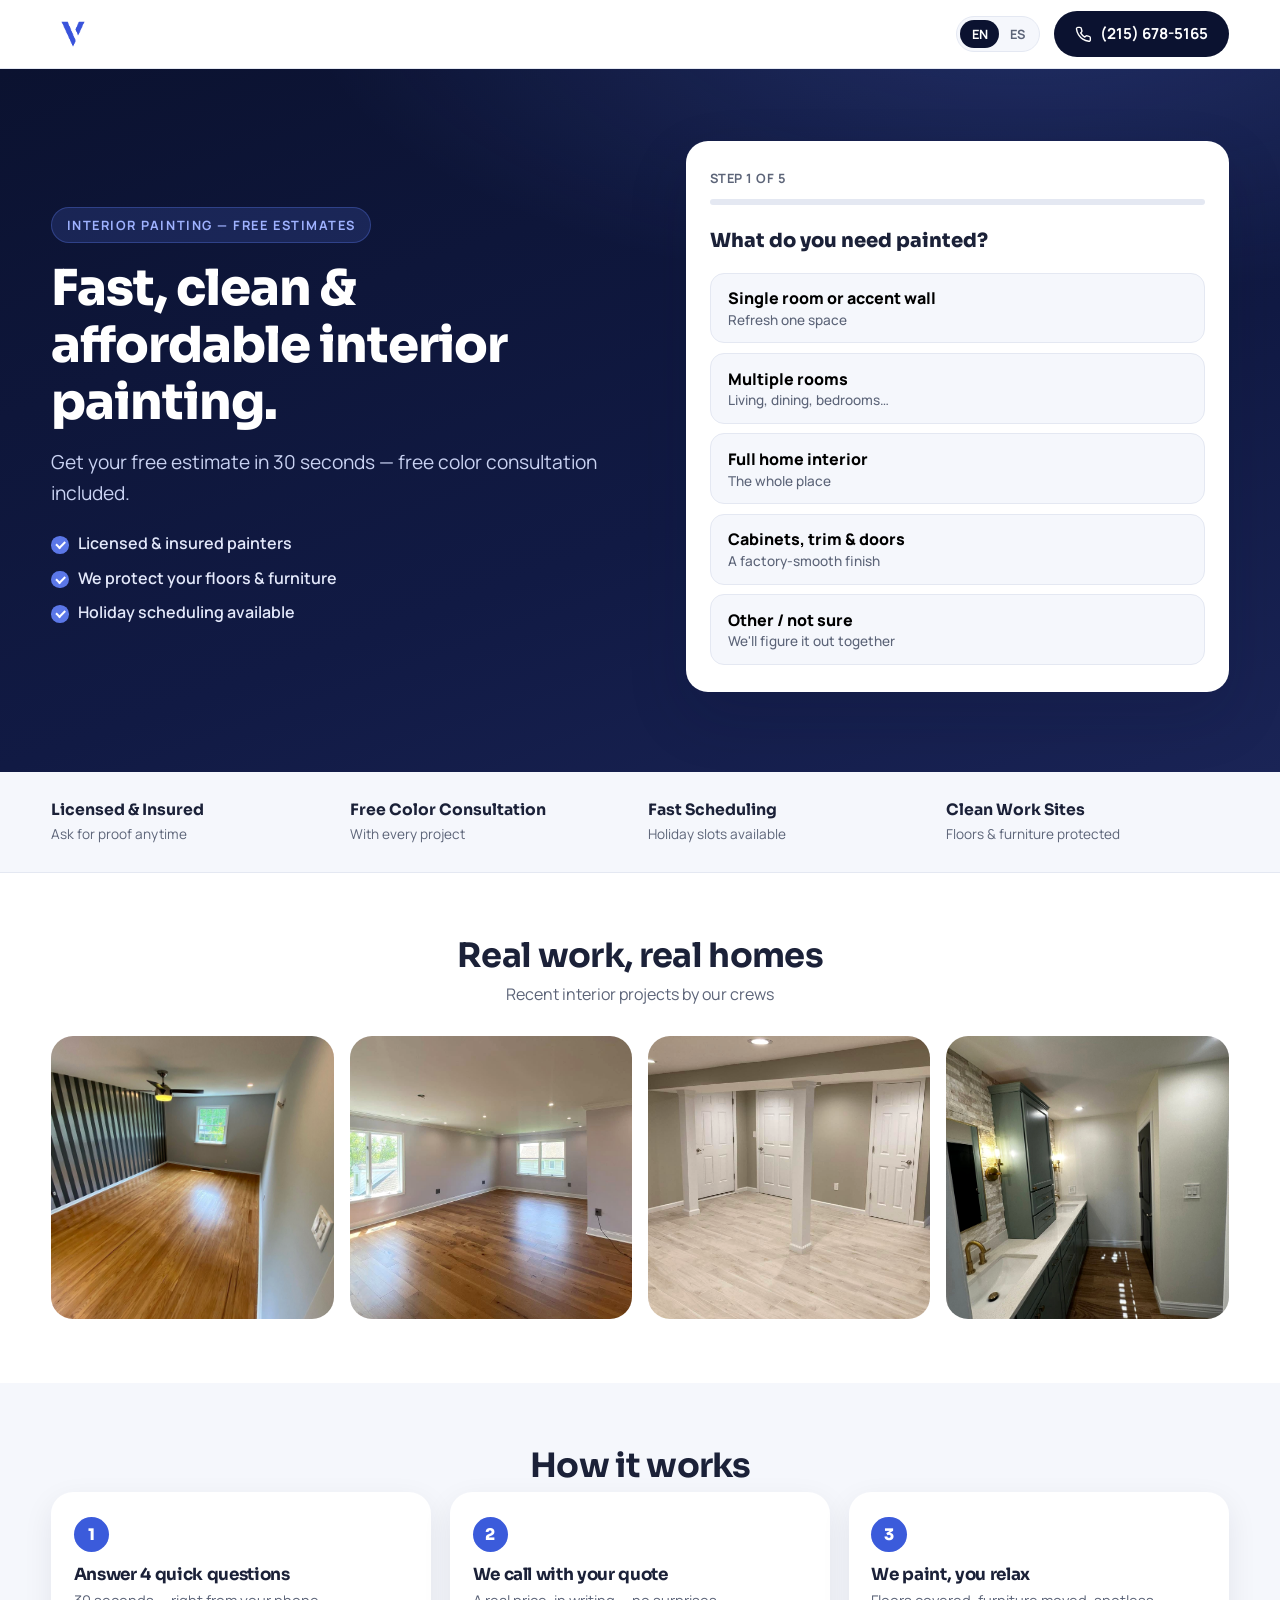
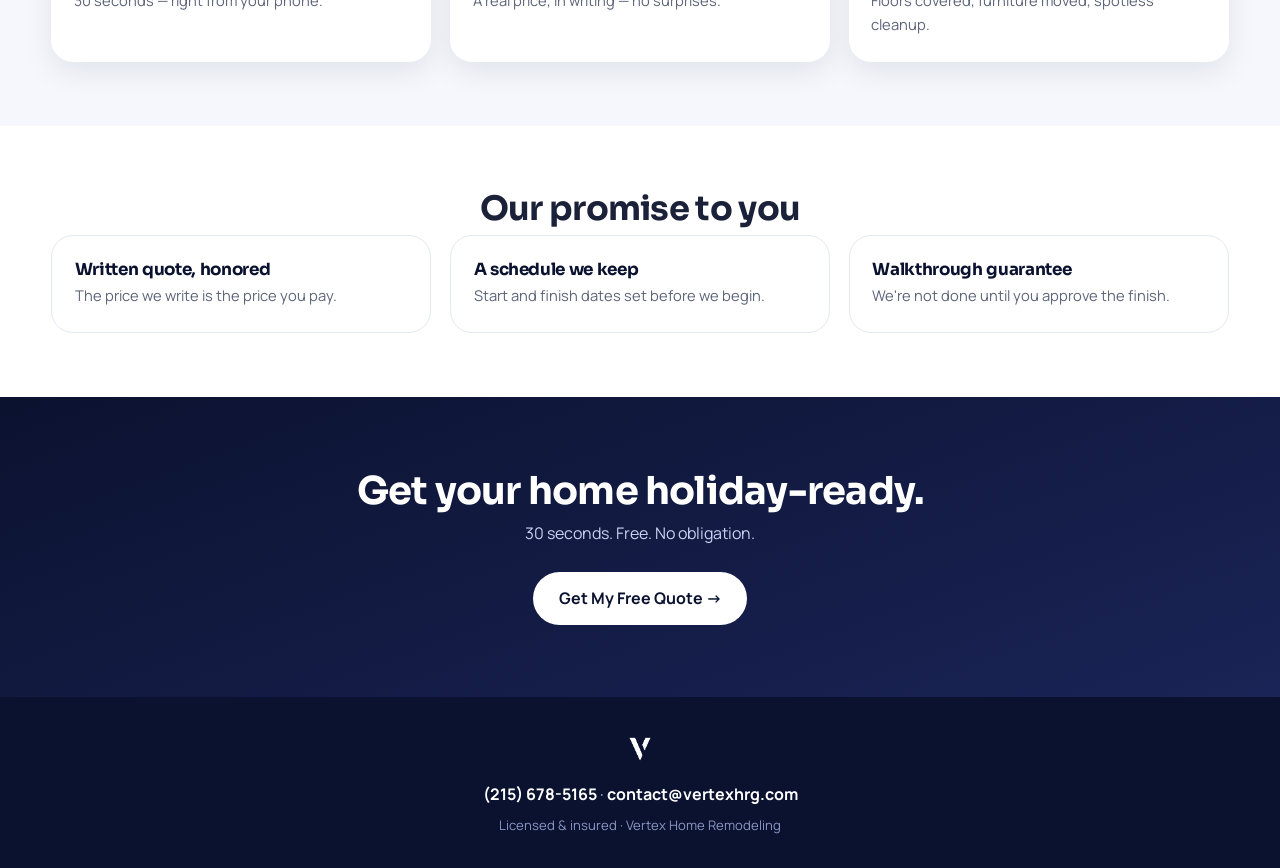
==== commit 5a4be54e: "LP quiz: região dinâmica via ?area= + captura de UTMs Remove menções fixas a Philadelphia/NJ para su" ====
--- a/lp/index.html
+++ b/lp/index.html
@@ -4,8 +4,8 @@
   <meta charset="UTF-8" />
   <meta name="viewport" content="width=device-width, initial-scale=1.0" />
   <meta name="robots" content="noindex" />
-  <title>Interior Painting in Greater Philadelphia &amp; NJ | Vertex Home Remodeling</title>
-  <meta name="description" content="Fast, clean & affordable interior painting across Greater Philadelphia & NJ. Licensed & insured. Get your free estimate in 30 seconds." />
+  <title>Interior Painting | Vertex Home Remodeling</title>
+  <meta name="description" content="Fast, clean & affordable interior painting. Licensed & insured crews. Get your free estimate in 30 seconds." />
   <link rel="icon" type="image/png" href="../assets/logo-blue.png" />
   <link rel="preconnect" href="https://fonts.googleapis.com" />
   <link rel="preconnect" href="https://fonts.gstatic.com" crossorigin />
@@ -41,7 +41,7 @@
   <section class="lp-hero" id="top">
     <div class="container hero-inner">
       <div class="hero-copy">
-        <p class="eyebrow" data-i18n="lp.eyebrow">Interior Painting — Greater Philadelphia &amp; NJ</p>
+        <p class="eyebrow" data-i18n="lp.eyebrow">Interior Painting — Free Quotes</p>
         <h1 data-i18n="lp.title">Fast, clean &amp; affordable interior painting.</h1>
         <p class="hero-sub" data-i18n="lp.sub">Get your free estimate in 30 seconds — free color consultation included.</p>
         <ul class="hero-points">
@@ -95,7 +95,7 @@
           <!-- Step 4: ZIP -->
           <fieldset class="quiz-step" data-step="4">
             <legend class="quiz-q" data-i18n="q4.title">What's your ZIP code?</legend>
-            <p class="quiz-hint" data-i18n="q4.hint">We serve Greater Philadelphia &amp; New Jersey</p>
+            <p class="quiz-hint" data-i18n="q4.hint">So we can check availability in your area</p>
             <input class="quiz-input" id="quizZip" type="text" inputmode="numeric" autocomplete="postal-code" maxlength="5" placeholder="19148" data-i18n-ph="q4.ph" />
             <p class="quiz-error" id="zipError" hidden data-i18n="q4.error">Enter a valid 5-digit ZIP code</p>
             <button type="button" class="btn btn-primary quiz-next" id="zipNext" data-i18n="q4.next">Continue →</button>
@@ -133,7 +133,7 @@
   <!-- ===== Trust bar ===== -->
   <section class="trust">
     <div class="container trust-grid">
-      <div class="trust-item"><strong data-i18n="t1">Licensed &amp; Insured</strong><span data-i18n="t1s">PA, NJ &amp; DE</span></div>
+      <div class="trust-item"><strong data-i18n="t1">Licensed &amp; Insured</strong><span data-i18n="t1s">Ask for proof anytime</span></div>
       <div class="trust-item"><strong data-i18n="t2">Free Color Consultation</strong><span data-i18n="t2s">With every project</span></div>
       <div class="trust-item"><strong data-i18n="t3">Fast Scheduling</strong><span data-i18n="t3s">Holiday slots available</span></div>
       <div class="trust-item"><strong data-i18n="t4">Clean Work Sites</strong><span data-i18n="t4s">Floors &amp; furniture protected</span></div>
@@ -191,7 +191,7 @@
     <div class="container footer-inner">
       <img src="../assets/logo-white.png" alt="Vertex Home Remodeling" class="footer-logo" />
       <p><a href="tel:+12156785165">(215) 678-5165</a> · <a href="mailto:contact@vertexhrg.com">contact@vertexhrg.com</a></p>
-      <p class="footer-fine" data-i18n="ft.fine">Licensed &amp; insured · Serving Greater Philadelphia, NJ &amp; DE</p>
+      <p class="footer-fine" data-i18n="ft.fine">Licensed &amp; insured · Vertex Home Remodeling</p>
     </div>
   </footer>
 
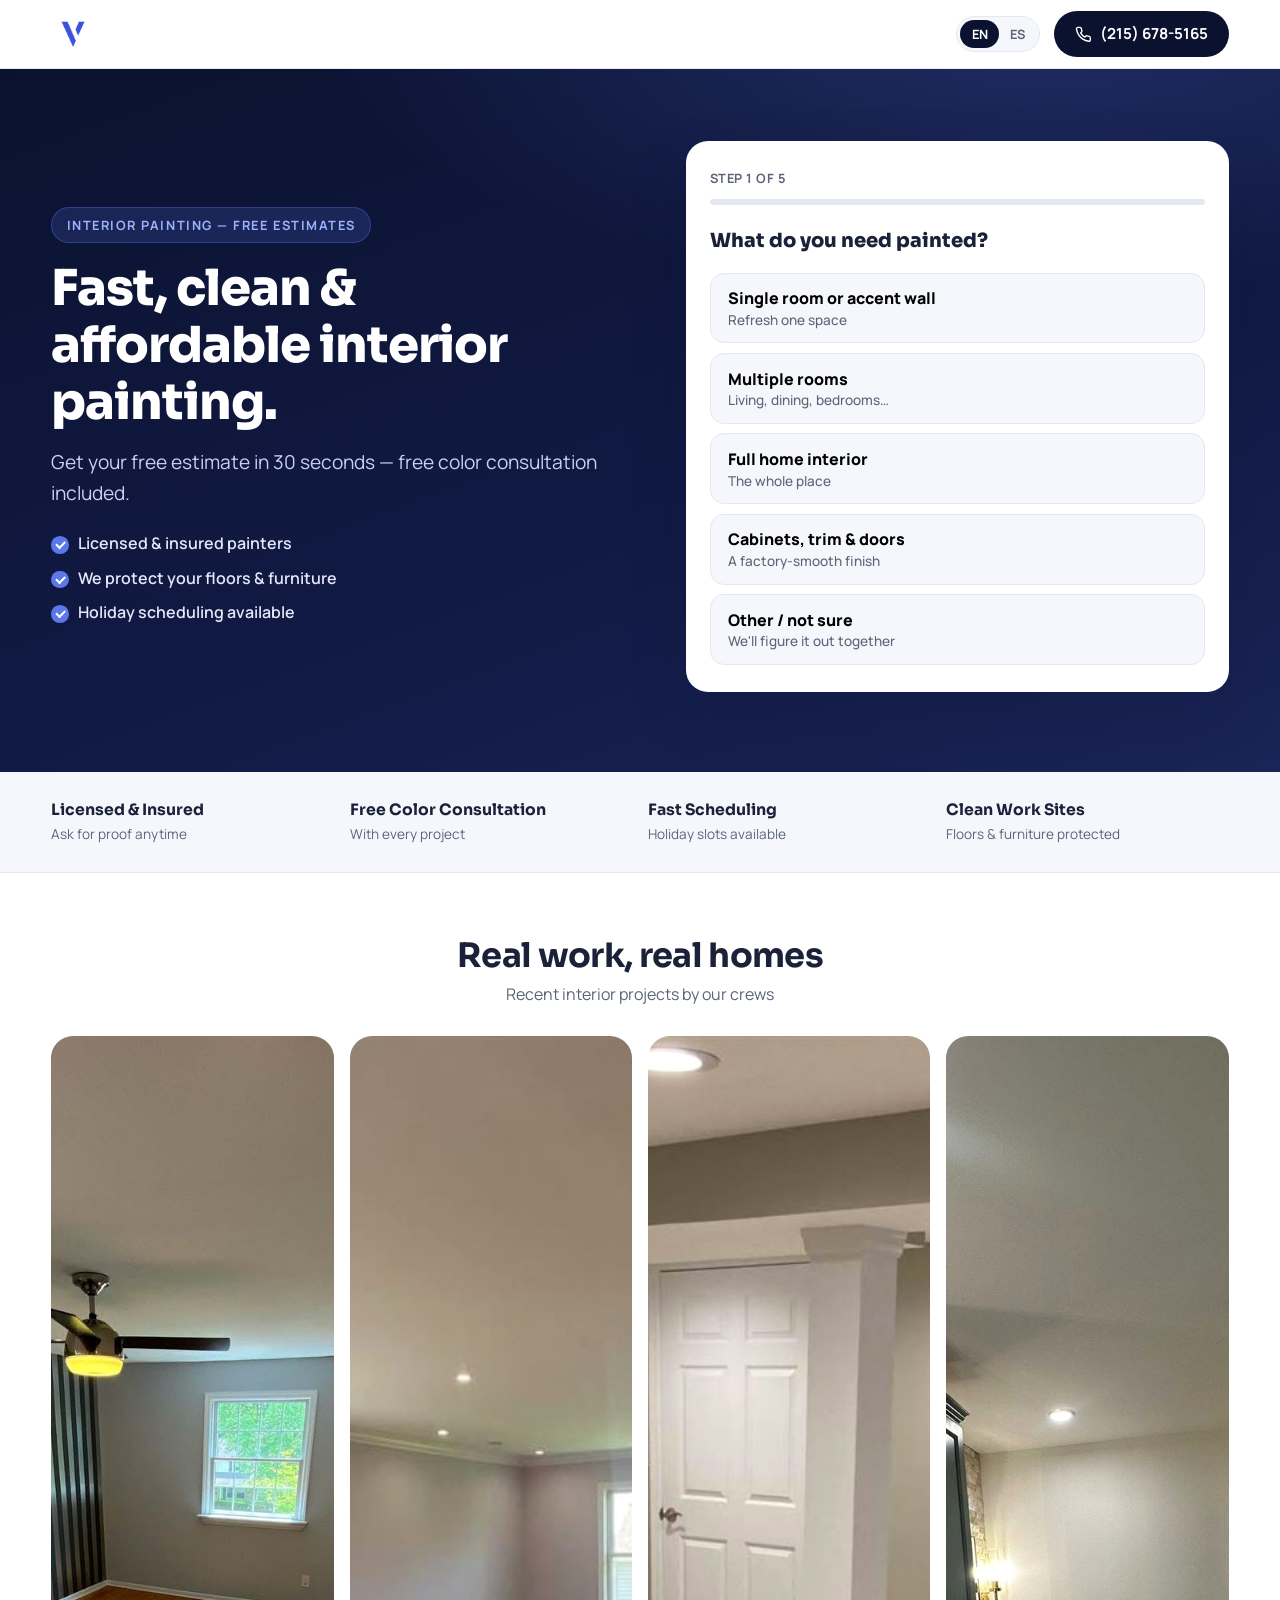
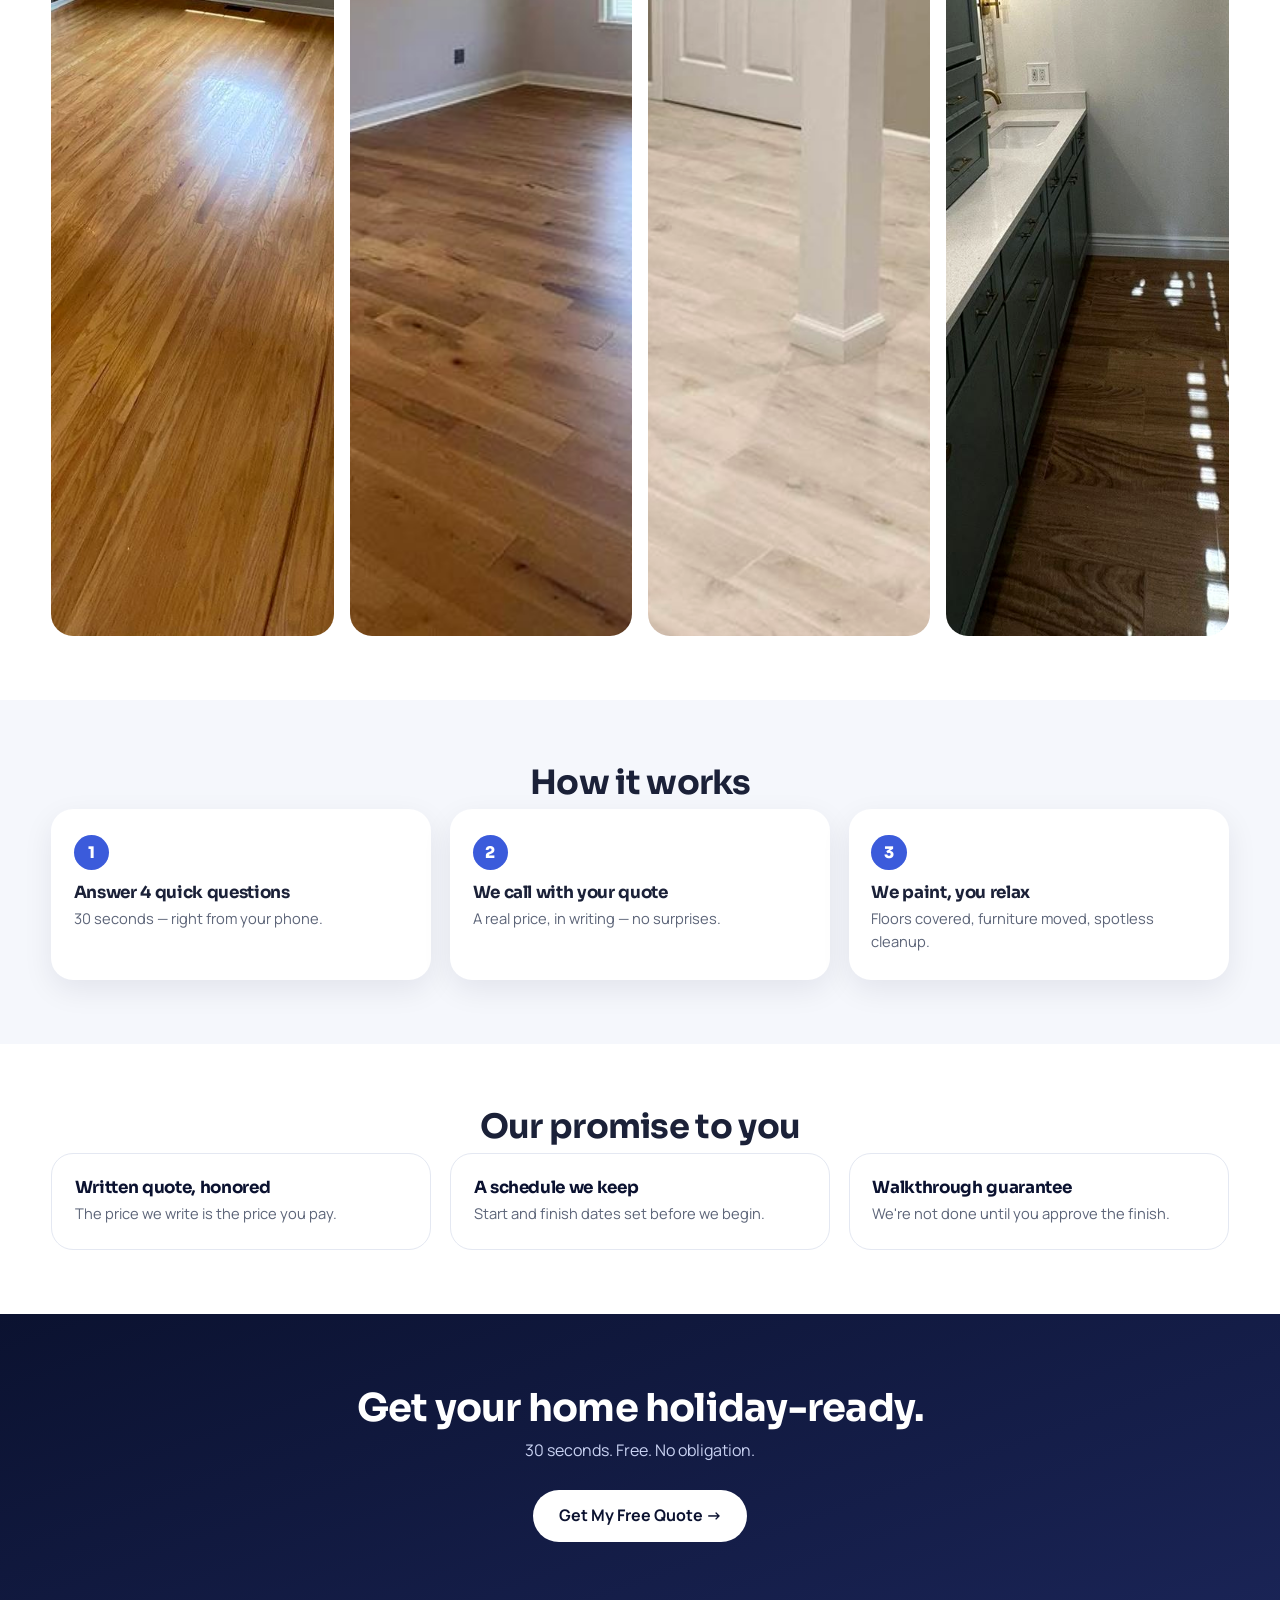
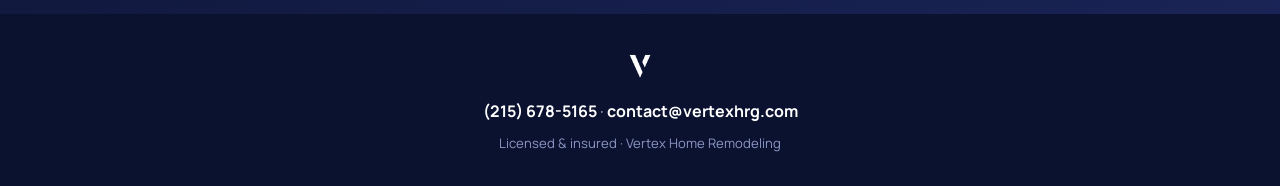
==== commit a4b2bb8d: "Otimiza LP para tráfego pago: CSS inline, imagens comprimidas, hero mobile mais curto - CSS inlined " ====
--- a/lp/index.html
+++ b/lp/index.html
@@ -10,7 +10,398 @@
   <link rel="preconnect" href="https://fonts.googleapis.com" />
   <link rel="preconnect" href="https://fonts.gstatic.com" crossorigin />
   <link href="https://fonts.googleapis.com/css2?family=Manrope:wght@400;500;600;700;800&family=Sora:wght@600;700;800&display=swap" rel="stylesheet" />
-  <link rel="stylesheet" href="quiz.css" />
+  <style>
+/* ============================================================
+   Vertex — Painting Quiz Landing Page (/lp/)
+   Standalone: não depende do styles.css do site principal
+   ============================================================ */
+
+:root {
+  --blue: #3B5BDB;
+  --blue-dark: #2F49B8;
+  --blue-light: #5B77E8;
+  --navy: #0B1230;
+  --navy-2: #111A44;
+  --ink: #1B2138;
+  --gray: #5C6478;
+  --line: #E4E8F2;
+  --bg: #FFFFFF;
+  --bg-gray: #F5F7FC;
+  --radius: 14px;
+  --radius-lg: 22px;
+  --shadow: 0 10px 30px rgba(11, 18, 48, .08);
+  --shadow-lg: 0 24px 60px rgba(11, 18, 48, .16);
+  --font-head: 'Sora', system-ui, sans-serif;
+  --font-body: 'Manrope', system-ui, sans-serif;
+  --header-h: 68px;
+}
+
+* { margin: 0; padding: 0; box-sizing: border-box; }
+html { scroll-behavior: smooth; }
+body {
+  font-family: var(--font-body);
+  color: var(--ink);
+  background: var(--bg);
+  line-height: 1.6;
+  -webkit-font-smoothing: antialiased;
+  -webkit-tap-highlight-color: transparent;
+}
+img { max-width: 100%; display: block; }
+a { color: inherit; text-decoration: none; }
+ul { list-style: none; }
+h1, h2, h3 { font-family: var(--font-head); line-height: 1.15; letter-spacing: -0.02em; }
+.container { width: min(1180px, 92%); margin: 0 auto; }
+
+/* ---------- Buttons ---------- */
+.btn {
+  display: inline-flex;
+  align-items: center;
+  justify-content: center;
+  gap: .5rem;
+  font-family: var(--font-body);
+  font-weight: 700;
+  font-size: 1rem;
+  padding: .85rem 1.6rem;
+  border-radius: 999px;
+  border: 0;
+  cursor: pointer;
+  transition: transform .2s ease, box-shadow .2s ease, background .2s ease;
+}
+.btn:active { transform: scale(.97); }
+.btn svg { width: 1.1em; height: 1.1em; flex: none; }
+.btn-primary {
+  background: var(--blue);
+  color: #fff;
+  box-shadow: 0 10px 24px rgba(59, 91, 219, .35);
+}
+.btn-primary:hover { background: var(--blue-dark); transform: translateY(-2px); }
+.btn-primary:disabled { opacity: .6; cursor: wait; transform: none; }
+.btn-light { background: #fff; color: var(--navy); }
+.btn-light:hover { transform: translateY(-2px); box-shadow: 0 12px 28px rgba(0,0,0,.25); }
+.btn-ghost { background: transparent; color: #fff; border: 1.5px solid rgba(255,255,255,.45); }
+.btn-ghost:hover { background: rgba(255,255,255,.1); }
+
+/* ---------- Header ---------- */
+.lp-header {
+  position: sticky; top: 0; z-index: 50;
+  background: rgba(255,255,255,.92);
+  backdrop-filter: blur(12px);
+  border-bottom: 1px solid var(--line);
+}
+.header-inner {
+  height: var(--header-h);
+  display: flex; align-items: center; justify-content: space-between; gap: 1rem;
+}
+.logo img { height: 44px; width: auto; }
+.header-actions { display: flex; align-items: center; gap: .9rem; }
+
+.lang-switch {
+  display: inline-flex;
+  background: var(--bg-gray);
+  border: 1px solid var(--line);
+  border-radius: 999px;
+  padding: 3px;
+}
+.lang-btn {
+  border: 0; background: transparent; cursor: pointer;
+  font-family: var(--font-body); font-weight: 700; font-size: .8rem;
+  color: var(--gray); padding: .3rem .7rem; border-radius: 999px;
+  transition: background .2s, color .2s;
+}
+.lang-btn.active { background: var(--navy); color: #fff; }
+
+.btn-call {
+  background: var(--navy); color: #fff;
+  padding: .65rem 1.3rem; font-size: .95rem;
+}
+.btn-call:hover { background: var(--navy-2); }
+
+/* ---------- Hero ---------- */
+.lp-hero {
+  background:
+    radial-gradient(1200px 500px at 80% -10%, rgba(91,119,232,.25), transparent 60%),
+    linear-gradient(160deg, var(--navy) 0%, var(--navy-2) 60%, #1A2456 100%);
+  color: #fff;
+  padding: clamp(2.5rem, 6vw, 4.5rem) 0 clamp(3rem, 7vw, 5rem);
+}
+.hero-inner {
+  display: grid;
+  grid-template-columns: 1.05fr 1fr;
+  gap: clamp(2rem, 5vw, 4rem);
+  align-items: center;
+}
+.eyebrow {
+  display: inline-block;
+  font-weight: 700; font-size: .8rem;
+  letter-spacing: .12em; text-transform: uppercase;
+  color: #9FB2FF;
+  background: rgba(91,119,232,.18);
+  border: 1px solid rgba(91,119,232,.35);
+  padding: .4rem .9rem; border-radius: 999px;
+  margin-bottom: 1.1rem;
+}
+.hero-copy h1 {
+  font-size: clamp(2rem, 4.5vw, 3.1rem);
+  font-weight: 800;
+  margin-bottom: 1rem;
+}
+.hero-sub { font-size: clamp(1.02rem, 1.6vw, 1.2rem); color: #C9D2F2; margin-bottom: 1.4rem; }
+.hero-points { display: grid; gap: .55rem; }
+.hero-points li {
+  position: relative;
+  padding-left: 1.7rem;
+  font-weight: 600;
+  color: #E3E8FA;
+}
+.hero-points li::before {
+  content: "";
+  position: absolute; left: 0; top: .32em;
+  width: 1.1em; height: 1.1em;
+  border-radius: 50%;
+  background: var(--blue-light);
+  -webkit-mask: none;
+}
+.hero-points li::after {
+  content: "";
+  position: absolute; left: .32em; top: .62em;
+  width: .42em; height: .22em;
+  border-left: 2px solid #fff;
+  border-bottom: 2px solid #fff;
+  transform: rotate(-45deg);
+}
+
+/* ---------- Quiz card ---------- */
+.quiz-card {
+  background: #fff;
+  color: var(--ink);
+  border-radius: var(--radius-lg);
+  box-shadow: var(--shadow-lg);
+  padding: 1.5rem 1.5rem 1.7rem;
+  max-width: 560px;
+  width: 100%;
+  margin: 0 auto;
+}
+.quiz-head {
+  display: flex; align-items: center; justify-content: space-between;
+  margin-bottom: .5rem;
+  min-height: 1.6rem;
+}
+.quiz-back {
+  border: 0; background: transparent; cursor: pointer;
+  font-size: 1.15rem; color: var(--gray); padding: .15rem .4rem;
+  border-radius: 8px;
+}
+.quiz-back:hover { background: var(--bg-gray); color: var(--ink); }
+.quiz-step-label { font-size: .8rem; font-weight: 700; color: var(--gray); letter-spacing: .04em; text-transform: uppercase; }
+
+.quiz-progress {
+  height: 6px; border-radius: 999px;
+  background: var(--line);
+  overflow: hidden;
+  margin-bottom: 1.3rem;
+}
+.quiz-progress-fill {
+  display: block; height: 100%;
+  width: 0;
+  background: linear-gradient(90deg, var(--blue), var(--blue-light));
+  border-radius: 999px;
+  transition: width .35s ease;
+}
+
+.quiz-step { border: 0; display: none; animation: quizIn .3s ease; }
+.quiz-step.active { display: block; }
+@keyframes quizIn {
+  from { opacity: 0; transform: translateX(14px); }
+  to { opacity: 1; transform: translateX(0); }
+}
+.quiz-q {
+  font-family: var(--font-head);
+  font-size: 1.22rem; font-weight: 800;
+  margin-bottom: 1rem;
+}
+.quiz-hint { font-size: .9rem; color: var(--gray); margin: -.6rem 0 .9rem; }
+
+.quiz-options { display: grid; gap: .6rem; }
+.option-card {
+  display: flex; flex-direction: column; align-items: flex-start; gap: .1rem;
+  width: 100%;
+  text-align: left;
+  font-family: var(--font-body);
+  background: var(--bg-gray);
+  border: 1.5px solid var(--line);
+  border-radius: var(--radius);
+  padding: .85rem 1.1rem;
+  cursor: pointer;
+  transition: border-color .15s ease, background .15s ease, transform .15s ease;
+}
+.option-card:hover { border-color: var(--blue); background: #EEF2FF; transform: translateY(-1px); }
+.option-card:active { transform: scale(.99); }
+.option-card.picked { border-color: var(--blue); background: #E8EDFF; }
+.option-urgent { border-color: #F2C9C9; }
+.option-urgent:hover, .option-urgent.picked { border-color: #D64545; background: #FDF0F0; }
+.opt-label { font-weight: 800; font-size: 1rem; }
+.opt-sub { font-size: .85rem; color: var(--gray); font-weight: 500; }
+
+.quiz-input {
+  width: 100%;
+  font-family: var(--font-body);
+  font-size: 1.05rem;
+  padding: .9rem 1.1rem;
+  border: 1.5px solid var(--line);
+  border-radius: var(--radius);
+  background: var(--bg-gray);
+  margin-bottom: .7rem;
+  outline: none;
+  transition: border-color .15s, background .15s, box-shadow .15s;
+}
+.quiz-input:focus {
+  border-color: var(--blue);
+  background: #fff;
+  box-shadow: 0 0 0 3px rgba(59,91,219,.14);
+}
+#quizZip { font-size: 1.3rem; font-weight: 800; letter-spacing: .08em; text-align: center; }
+
+.quiz-error { color: #C22F2F; font-size: .88rem; font-weight: 600; margin: -.2rem 0 .6rem; }
+.quiz-next, .quiz-submit { width: 100%; font-size: 1.05rem; padding: 1rem 1.6rem; }
+.quiz-micro { text-align: center; font-size: .82rem; color: var(--gray); margin-top: .7rem; }
+.hp { position: absolute; left: -9999px; width: 1px; height: 1px; overflow: hidden; }
+
+/* ---------- Success ---------- */
+.quiz-success { text-align: center; padding: 1rem .5rem; animation: quizIn .3s ease; }
+.success-check {
+  width: 64px; height: 64px;
+  margin: 0 auto 1rem;
+  border-radius: 50%;
+  background: #E6F7ED; color: #1B9E5A;
+  display: flex; align-items: center; justify-content: center;
+}
+.success-check svg { width: 30px; height: 30px; }
+.quiz-success h3 { font-size: 1.4rem; margin-bottom: .5rem; }
+.quiz-success p { color: var(--gray); margin-bottom: 1.2rem; }
+.success-actions { display: grid; gap: .6rem; }
+.success-actions .btn-ghost { color: var(--blue); border-color: var(--blue); }
+.success-actions .btn-ghost:hover { background: #EEF2FF; }
+
+/* ---------- Trust bar ---------- */
+.trust { background: var(--bg-gray); border-bottom: 1px solid var(--line); }
+.trust-grid {
+  display: grid; grid-template-columns: repeat(4, 1fr);
+  gap: 1rem; padding: 1.6rem 0;
+}
+.trust-item { display: flex; flex-direction: column; gap: .1rem; }
+.trust-item strong { font-family: var(--font-head); font-size: .98rem; }
+.trust-item span { font-size: .85rem; color: var(--gray); }
+
+/* ---------- Sections ---------- */
+.section { padding: clamp(2.6rem, 6vw, 4rem) 0; }
+.section-title { font-size: clamp(1.5rem, 3vw, 2.1rem); text-align: center; margin-bottom: .4rem; }
+.section-sub { text-align: center; color: var(--gray); margin-bottom: 1.8rem; }
+
+.lp-photos {
+  display: grid; grid-template-columns: repeat(4, 1fr); gap: 1rem;
+}
+.lp-photos img {
+  width: 100%; aspect-ratio: 1/1;
+  object-fit: cover;
+  border-radius: var(--radius-lg);
+  filter: saturate(1.06) contrast(1.03);
+  transition: transform .3s ease;
+}
+.lp-photos img:hover { transform: scale(1.03); }
+
+.how { background: var(--bg-gray); }
+.how-grid { display: grid; grid-template-columns: repeat(3, 1fr); gap: 1.2rem; }
+.how-item {
+  background: #fff; border-radius: var(--radius-lg);
+  padding: 1.6rem 1.4rem; box-shadow: var(--shadow);
+}
+.how-n {
+  display: inline-flex; align-items: center; justify-content: center;
+  width: 2.2rem; height: 2.2rem;
+  border-radius: 50%;
+  background: var(--blue); color: #fff;
+  font-family: var(--font-head); font-weight: 800;
+  margin-bottom: .8rem;
+}
+.how-item h3 { font-size: 1.05rem; margin-bottom: .3rem; }
+.how-item p { font-size: .92rem; color: var(--gray); }
+
+.promise-grid { display: grid; grid-template-columns: repeat(3, 1fr); gap: 1.2rem; }
+.promise-item {
+  border: 1.5px solid var(--line); border-radius: var(--radius-lg);
+  padding: 1.5rem 1.4rem;
+}
+.promise-item h3 { font-size: 1.05rem; margin-bottom: .3rem; color: var(--navy); }
+.promise-item p { font-size: .92rem; color: var(--gray); }
+
+/* ---------- Final CTA ---------- */
+.final-cta {
+  background: linear-gradient(160deg, var(--navy), #1A2456);
+  color: #fff;
+  text-align: center;
+  padding: clamp(2.8rem, 7vw, 4.5rem) 0;
+}
+.final-cta h2 { font-size: clamp(1.7rem, 3.5vw, 2.4rem); margin-bottom: .5rem; }
+.final-cta p { color: #C9D2F2; margin-bottom: 1.6rem; }
+
+/* ---------- Footer ---------- */
+.footer-slim { background: var(--navy); color: #B9C2E8; padding: 2rem 0 calc(2rem + 76px); text-align: center; }
+.footer-logo { height: 40px; margin: 0 auto .8rem; }
+.footer-slim a { font-weight: 700; color: #fff; }
+.footer-fine { font-size: .82rem; margin-top: .5rem; color: #8B96C4; }
+
+/* ---------- Mobile sticky bar ---------- */
+.mobile-bar {
+  position: fixed; left: 0; right: 0; bottom: 0; z-index: 60;
+  display: none;
+  gap: .6rem;
+  padding: .6rem .8rem calc(.6rem + env(safe-area-inset-bottom, 0px));
+  background: rgba(255,255,255,.95);
+  backdrop-filter: blur(12px);
+  border-top: 1px solid var(--line);
+  box-shadow: 0 -6px 20px rgba(11,18,48,.08);
+}
+.mobile-bar-btn {
+  flex: 1;
+  display: flex; align-items: center; justify-content: center;
+  font-weight: 800; font-size: 1rem;
+  padding: .85rem;
+  border-radius: 999px;
+}
+.mobile-bar-btn.call { background: var(--navy); color: #fff; }
+.mobile-bar-btn.quote { background: var(--blue); color: #fff; }
+
+/* ---------- Responsive ---------- */
+@media (max-width: 1020px) {
+  .hero-inner { grid-template-columns: 1fr; }
+  .quiz-card { max-width: 560px; }
+  .trust-grid { grid-template-columns: repeat(2, 1fr); }
+  .how-grid, .promise-grid { grid-template-columns: 1fr; max-width: 560px; margin: 0 auto; }
+}
+@media (max-width: 760px) {
+  .mobile-bar { display: flex; }
+  body { padding-bottom: 0; }
+  .footer-slim { padding-bottom: calc(2rem + 90px); }
+  .lp-photos { grid-template-columns: repeat(2, 1fr); }
+  .quiz-input { font-size: 16px; } /* evita zoom no iOS */
+  #quizZip { font-size: 1.2rem; }
+  .header-call-num { display: none; }
+  .btn-call { padding: .65rem .9rem; }
+  .hero-points { display: none; }
+  .lp-hero { padding-top: 1.6rem; }
+}
+@media (max-width: 420px) {
+  .logo img { height: 38px; }
+}
+@media (min-width: 761px) {
+  .footer-slim { padding-bottom: 2rem; }
+}
+
+@media (prefers-reduced-motion: reduce) {
+  *, *::before, *::after { animation: none !important; transition: none !important; }
+  html { scroll-behavior: auto; }
+}
+  </style>
 
   <!-- ============================================================
        META PIXEL — cole o snippet do Facebook Pixel aqui quando
@@ -23,7 +414,7 @@
   <!-- ===== Header slim (sem menu — única saída é converter) ===== -->
   <header class="lp-header">
     <div class="container header-inner">
-      <a href="#top" class="logo"><img src="../assets/logo-blue.png" alt="Vertex Home Remodeling" /></a>
+      <a href="#top" class="logo"><img src="../assets/logo-blue.png" alt="Vertex Home Remodeling" width="512" height="512" fetchpriority="high" /></a>
       <div class="header-actions">
         <div class="lang-switch" role="group" aria-label="Language">
           <button type="button" class="lang-btn active" data-lang="en">EN</button>
@@ -146,10 +537,10 @@
       <h2 class="section-title" data-i18n="ph.title">Real work, real homes</h2>
       <p class="section-sub" data-i18n="ph.sub">Recent interior projects by our crews</p>
       <div class="lp-photos">
-        <img src="../assets/gallery/other-02.jpeg" alt="Bedroom with freshly painted striped accent wall" loading="lazy" />
-        <img src="../assets/gallery/other-01.jpeg" alt="Living room with painted TV wall, fireplace and shelves" loading="lazy" />
-        <img src="../assets/gallery/basement-03.jpeg" alt="Bright finished suite with fresh paint and white doors" loading="lazy" />
-        <img src="../assets/gallery/bath-01.jpeg" alt="Bathroom with dark painted vanity and stone accent wall" loading="lazy" />
+        <img src="../assets/gallery/other-02.jpeg" alt="Bedroom with freshly painted striped accent wall" width="1200" height="1200" loading="lazy" decoding="async" />
+        <img src="../assets/gallery/other-01.jpeg" alt="Living room with painted TV wall, fireplace and shelves" width="1200" height="1200" loading="lazy" decoding="async" />
+        <img src="../assets/gallery/basement-03.jpeg" alt="Bright finished suite with fresh paint and white doors" width="1200" height="1200" loading="lazy" decoding="async" />
+        <img src="../assets/gallery/bath-01.jpeg" alt="Bathroom with dark painted vanity and stone accent wall" width="1200" height="1200" loading="lazy" decoding="async" />
       </div>
     </div>
   </section>
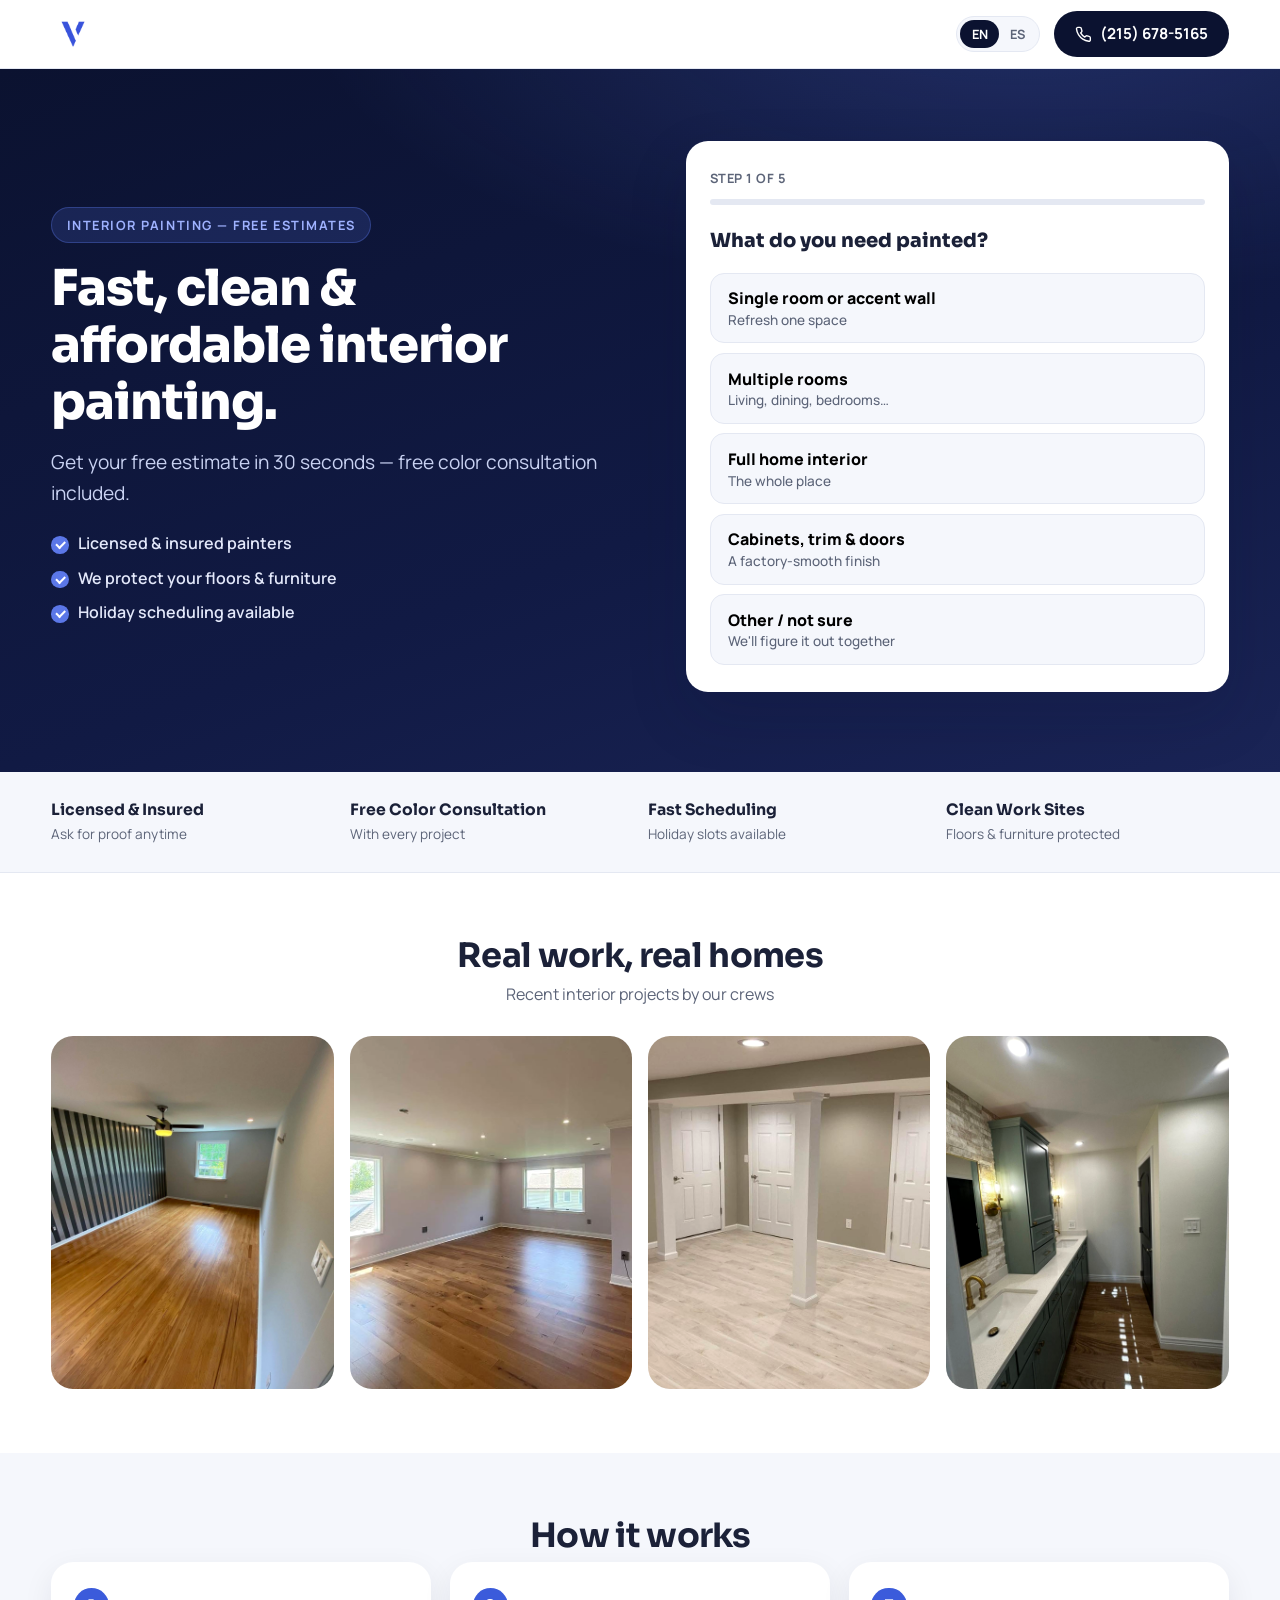
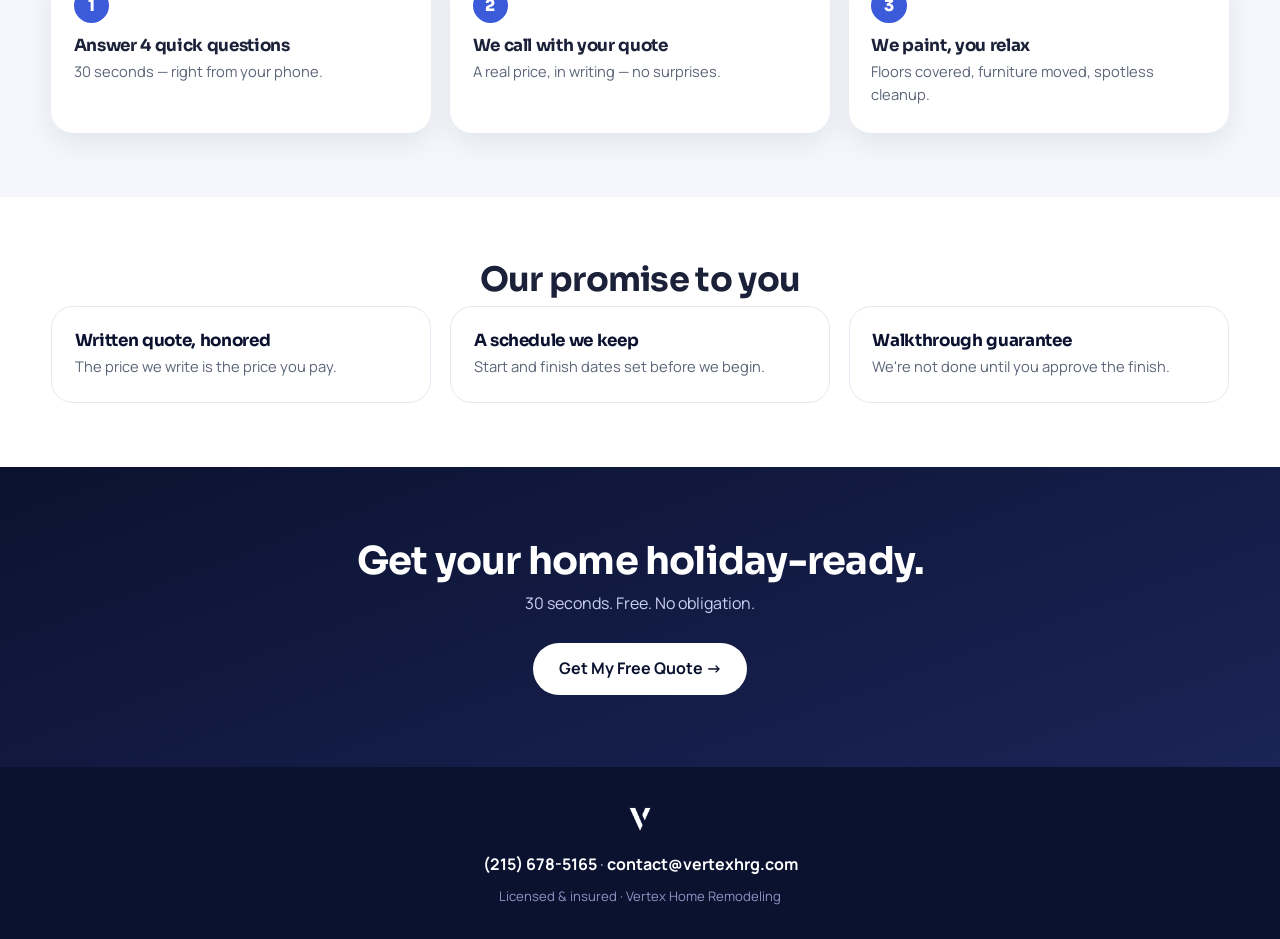
==== commit 69ca3b72: "Fix fotos da LP: grid retrato 4/5 + dims reais + fallback sem aspect-ratio Generated with [Devin](ht" ====
--- a/lp/index.html
+++ b/lp/index.html
@@ -301,11 +301,14 @@
   display: grid; grid-template-columns: repeat(4, 1fr); gap: 1rem;
 }
 .lp-photos img {
-  width: 100%; aspect-ratio: 1/1;
+  width: 100%; height: 260px;
   object-fit: cover;
   border-radius: var(--radius-lg);
   filter: saturate(1.06) contrast(1.03);
   transition: transform .3s ease;
+}
+@supports (aspect-ratio: 1/1) {
+  .lp-photos img { height: auto; aspect-ratio: 4/5; }
 }
 .lp-photos img:hover { transform: scale(1.03); }
 
@@ -383,6 +386,10 @@
   body { padding-bottom: 0; }
   .footer-slim { padding-bottom: calc(2rem + 90px); }
   .lp-photos { grid-template-columns: repeat(2, 1fr); }
+  .lp-photos img { height: 200px; }
+  @supports (aspect-ratio: 1/1) {
+    .lp-photos img { height: auto; }
+  }
   .quiz-input { font-size: 16px; } /* evita zoom no iOS */
   #quizZip { font-size: 1.2rem; }
   .header-call-num { display: none; }
@@ -537,10 +544,10 @@
       <h2 class="section-title" data-i18n="ph.title">Real work, real homes</h2>
       <p class="section-sub" data-i18n="ph.sub">Recent interior projects by our crews</p>
       <div class="lp-photos">
-        <img src="../assets/gallery/other-02.jpeg" alt="Bedroom with freshly painted striped accent wall" width="1200" height="1200" loading="lazy" decoding="async" />
-        <img src="../assets/gallery/other-01.jpeg" alt="Living room with painted TV wall, fireplace and shelves" width="1200" height="1200" loading="lazy" decoding="async" />
-        <img src="../assets/gallery/basement-03.jpeg" alt="Bright finished suite with fresh paint and white doors" width="1200" height="1200" loading="lazy" decoding="async" />
-        <img src="../assets/gallery/bath-01.jpeg" alt="Bathroom with dark painted vanity and stone accent wall" width="1200" height="1200" loading="lazy" decoding="async" />
+        <img src="../assets/gallery/other-02.jpeg" alt="Bedroom with freshly painted striped accent wall" width="1200" height="1500" loading="lazy" decoding="async" />
+        <img src="../assets/gallery/other-01.jpeg" alt="Living room with painted TV wall, fireplace and shelves" width="1200" height="757" loading="lazy" decoding="async" />
+        <img src="../assets/gallery/basement-03.jpeg" alt="Bright finished suite with fresh paint and white doors" width="1200" height="900" loading="lazy" decoding="async" />
+        <img src="../assets/gallery/bath-01.jpeg" alt="Bathroom with dark painted vanity and stone accent wall" width="1200" height="1600" loading="lazy" decoding="async" />
       </div>
     </div>
   </section>
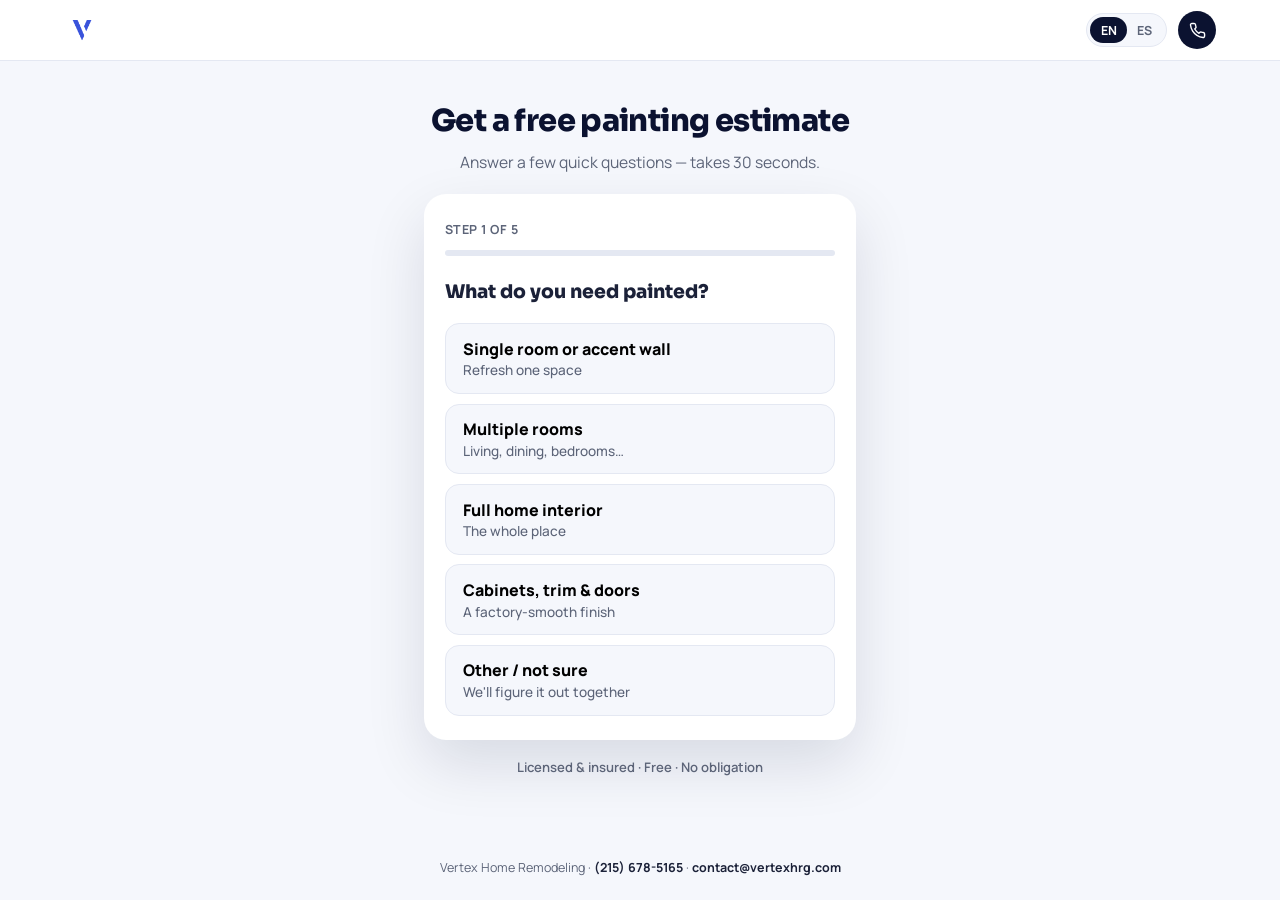
==== commit 94e327ee: "LP v2: reformula estilo instant form — uma tela, uma ação Remove todas as seções (fotos, trust bar, " ====
--- a/lp/index.html
+++ b/lp/index.html
@@ -4,205 +4,127 @@
   <meta charset="UTF-8" />
   <meta name="viewport" content="width=device-width, initial-scale=1.0" />
   <meta name="robots" content="noindex" />
-  <title>Interior Painting | Vertex Home Remodeling</title>
-  <meta name="description" content="Fast, clean & affordable interior painting. Licensed & insured crews. Get your free estimate in 30 seconds." />
+  <title>Free Painting Estimate | Vertex Home Remodeling</title>
   <link rel="icon" type="image/png" href="../assets/logo-blue.png" />
   <link rel="preconnect" href="https://fonts.googleapis.com" />
   <link rel="preconnect" href="https://fonts.gstatic.com" crossorigin />
-  <link href="https://fonts.googleapis.com/css2?family=Manrope:wght@400;500;600;700;800&family=Sora:wght@600;700;800&display=swap" rel="stylesheet" />
+  <link href="https://fonts.googleapis.com/css2?family=Manrope:wght@500;700;800&family=Sora:wght@700;800&display=swap" rel="stylesheet" />
+
+  <!-- Meta Pixel: carregado pelo quiz.js (ID 5075501212721113).
+       Eventos: PageView, Lead (quiz completo), Contact (call/sms). -->
+
   <style>
 /* ============================================================
-   Vertex — Painting Quiz Landing Page (/lp/)
-   Standalone: não depende do styles.css do site principal
+   Vertex — Painting Quiz LP (/lp/) — "instant form" style
+   Uma tela, uma ação: o quiz. Zero distração.
    ============================================================ */
-
 :root {
   --blue: #3B5BDB;
   --blue-dark: #2F49B8;
   --blue-light: #5B77E8;
   --navy: #0B1230;
-  --navy-2: #111A44;
   --ink: #1B2138;
   --gray: #5C6478;
   --line: #E4E8F2;
-  --bg: #FFFFFF;
-  --bg-gray: #F5F7FC;
+  --bg: #F5F7FC;
   --radius: 14px;
   --radius-lg: 22px;
-  --shadow: 0 10px 30px rgba(11, 18, 48, .08);
-  --shadow-lg: 0 24px 60px rgba(11, 18, 48, .16);
+  --shadow-lg: 0 24px 60px rgba(11, 18, 48, .12);
   --font-head: 'Sora', system-ui, sans-serif;
   --font-body: 'Manrope', system-ui, sans-serif;
-  --header-h: 68px;
 }
 
 * { margin: 0; padding: 0; box-sizing: border-box; }
-html { scroll-behavior: smooth; }
 body {
   font-family: var(--font-body);
   color: var(--ink);
   background: var(--bg);
   line-height: 1.6;
+  min-height: 100vh;
+  display: flex;
+  flex-direction: column;
   -webkit-font-smoothing: antialiased;
   -webkit-tap-highlight-color: transparent;
 }
 img { max-width: 100%; display: block; }
 a { color: inherit; text-decoration: none; }
-ul { list-style: none; }
-h1, h2, h3 { font-family: var(--font-head); line-height: 1.15; letter-spacing: -0.02em; }
-.container { width: min(1180px, 92%); margin: 0 auto; }
-
-/* ---------- Buttons ---------- */
-.btn {
-  display: inline-flex;
-  align-items: center;
-  justify-content: center;
-  gap: .5rem;
-  font-family: var(--font-body);
-  font-weight: 700;
-  font-size: 1rem;
-  padding: .85rem 1.6rem;
-  border-radius: 999px;
-  border: 0;
-  cursor: pointer;
-  transition: transform .2s ease, box-shadow .2s ease, background .2s ease;
-}
-.btn:active { transform: scale(.97); }
-.btn svg { width: 1.1em; height: 1.1em; flex: none; }
-.btn-primary {
-  background: var(--blue);
-  color: #fff;
-  box-shadow: 0 10px 24px rgba(59, 91, 219, .35);
-}
-.btn-primary:hover { background: var(--blue-dark); transform: translateY(-2px); }
-.btn-primary:disabled { opacity: .6; cursor: wait; transform: none; }
-.btn-light { background: #fff; color: var(--navy); }
-.btn-light:hover { transform: translateY(-2px); box-shadow: 0 12px 28px rgba(0,0,0,.25); }
-.btn-ghost { background: transparent; color: #fff; border: 1.5px solid rgba(255,255,255,.45); }
-.btn-ghost:hover { background: rgba(255,255,255,.1); }
-
-/* ---------- Header ---------- */
-.lp-header {
-  position: sticky; top: 0; z-index: 50;
-  background: rgba(255,255,255,.92);
-  backdrop-filter: blur(12px);
+
+/* ---------- Top bar ---------- */
+.topbar {
+  background: #fff;
   border-bottom: 1px solid var(--line);
-}
-.header-inner {
-  height: var(--header-h);
-  display: flex; align-items: center; justify-content: space-between; gap: 1rem;
-}
-.logo img { height: 44px; width: auto; }
-.header-actions { display: flex; align-items: center; gap: .9rem; }
+  padding: .7rem 5%;
+  display: flex; align-items: center; justify-content: space-between;
+}
+.topbar img { height: 36px; width: auto; }
+.topbar-actions { display: flex; align-items: center; gap: .7rem; }
 
 .lang-switch {
   display: inline-flex;
-  background: var(--bg-gray);
+  background: var(--bg);
   border: 1px solid var(--line);
   border-radius: 999px;
   padding: 3px;
 }
 .lang-btn {
   border: 0; background: transparent; cursor: pointer;
-  font-family: var(--font-body); font-weight: 700; font-size: .8rem;
-  color: var(--gray); padding: .3rem .7rem; border-radius: 999px;
-  transition: background .2s, color .2s;
+  font-family: var(--font-body); font-weight: 700; font-size: .78rem;
+  color: var(--gray); padding: .28rem .65rem; border-radius: 999px;
 }
 .lang-btn.active { background: var(--navy); color: #fff; }
 
-.btn-call {
+.phone-btn {
+  display: inline-flex; align-items: center; justify-content: center;
+  width: 38px; height: 38px;
+  border-radius: 50%;
   background: var(--navy); color: #fff;
-  padding: .65rem 1.3rem; font-size: .95rem;
-}
-.btn-call:hover { background: var(--navy-2); }
-
-/* ---------- Hero ---------- */
-.lp-hero {
-  background:
-    radial-gradient(1200px 500px at 80% -10%, rgba(91,119,232,.25), transparent 60%),
-    linear-gradient(160deg, var(--navy) 0%, var(--navy-2) 60%, #1A2456 100%);
-  color: #fff;
-  padding: clamp(2.5rem, 6vw, 4.5rem) 0 clamp(3rem, 7vw, 5rem);
-}
-.hero-inner {
-  display: grid;
-  grid-template-columns: 1.05fr 1fr;
-  gap: clamp(2rem, 5vw, 4rem);
-  align-items: center;
-}
-.eyebrow {
-  display: inline-block;
-  font-weight: 700; font-size: .8rem;
-  letter-spacing: .12em; text-transform: uppercase;
-  color: #9FB2FF;
-  background: rgba(91,119,232,.18);
-  border: 1px solid rgba(91,119,232,.35);
-  padding: .4rem .9rem; border-radius: 999px;
-  margin-bottom: 1.1rem;
-}
-.hero-copy h1 {
-  font-size: clamp(2rem, 4.5vw, 3.1rem);
-  font-weight: 800;
-  margin-bottom: 1rem;
-}
-.hero-sub { font-size: clamp(1.02rem, 1.6vw, 1.2rem); color: #C9D2F2; margin-bottom: 1.4rem; }
-.hero-points { display: grid; gap: .55rem; }
-.hero-points li {
-  position: relative;
-  padding-left: 1.7rem;
-  font-weight: 600;
-  color: #E3E8FA;
-}
-.hero-points li::before {
-  content: "";
-  position: absolute; left: 0; top: .32em;
-  width: 1.1em; height: 1.1em;
-  border-radius: 50%;
-  background: var(--blue-light);
-  -webkit-mask: none;
-}
-.hero-points li::after {
-  content: "";
-  position: absolute; left: .32em; top: .62em;
-  width: .42em; height: .22em;
-  border-left: 2px solid #fff;
-  border-bottom: 2px solid #fff;
-  transform: rotate(-45deg);
-}
+}
+.phone-btn svg { width: 17px; height: 17px; }
+
+/* ---------- Center column ---------- */
+.wrap {
+  flex: 1;
+  width: min(560px, 100%);
+  margin: 0 auto;
+  padding: clamp(1.2rem, 4vh, 2.5rem) 5% 2rem;
+  display: flex;
+  flex-direction: column;
+}
+.intro { text-align: center; margin-bottom: 1.2rem; }
+.intro h1 {
+  font-family: var(--font-head);
+  font-size: clamp(1.45rem, 5.5vw, 1.9rem);
+  font-weight: 800; letter-spacing: -0.02em;
+  color: var(--navy);
+}
+.intro p { color: var(--gray); font-size: .98rem; margin-top: .25rem; }
 
 /* ---------- Quiz card ---------- */
 .quiz-card {
   background: #fff;
-  color: var(--ink);
   border-radius: var(--radius-lg);
   box-shadow: var(--shadow-lg);
-  padding: 1.5rem 1.5rem 1.7rem;
-  max-width: 560px;
-  width: 100%;
-  margin: 0 auto;
+  padding: 1.4rem 1.3rem 1.5rem;
 }
 .quiz-head {
   display: flex; align-items: center; justify-content: space-between;
-  margin-bottom: .5rem;
-  min-height: 1.6rem;
+  min-height: 1.6rem; margin-bottom: .5rem;
 }
 .quiz-back {
   border: 0; background: transparent; cursor: pointer;
   font-size: 1.15rem; color: var(--gray); padding: .15rem .4rem;
   border-radius: 8px;
 }
-.quiz-back:hover { background: var(--bg-gray); color: var(--ink); }
-.quiz-step-label { font-size: .8rem; font-weight: 700; color: var(--gray); letter-spacing: .04em; text-transform: uppercase; }
+.quiz-back:hover { background: var(--bg); color: var(--ink); }
+.quiz-step-label { font-size: .78rem; font-weight: 700; color: var(--gray); letter-spacing: .04em; text-transform: uppercase; }
 
 .quiz-progress {
   height: 6px; border-radius: 999px;
-  background: var(--line);
-  overflow: hidden;
+  background: var(--line); overflow: hidden;
   margin-bottom: 1.3rem;
 }
 .quiz-progress-fill {
-  display: block; height: 100%;
-  width: 0;
+  display: block; height: 100%; width: 0;
   background: linear-gradient(90deg, var(--blue), var(--blue-light));
   border-radius: 999px;
   transition: width .35s ease;
@@ -216,25 +138,24 @@
 }
 .quiz-q {
   font-family: var(--font-head);
-  font-size: 1.22rem; font-weight: 800;
+  font-size: 1.18rem; font-weight: 800;
   margin-bottom: 1rem;
 }
-.quiz-hint { font-size: .9rem; color: var(--gray); margin: -.6rem 0 .9rem; }
+.quiz-hint { font-size: .88rem; color: var(--gray); margin: -.6rem 0 .9rem; }
 
 .quiz-options { display: grid; gap: .6rem; }
 .option-card {
   display: flex; flex-direction: column; align-items: flex-start; gap: .1rem;
-  width: 100%;
-  text-align: left;
+  width: 100%; text-align: left;
   font-family: var(--font-body);
-  background: var(--bg-gray);
+  background: var(--bg);
   border: 1.5px solid var(--line);
   border-radius: var(--radius);
   padding: .85rem 1.1rem;
   cursor: pointer;
   transition: border-color .15s ease, background .15s ease, transform .15s ease;
 }
-.option-card:hover { border-color: var(--blue); background: #EEF2FF; transform: translateY(-1px); }
+.option-card:hover { border-color: var(--blue); background: #EEF2FF; }
 .option-card:active { transform: scale(.99); }
 .option-card.picked { border-color: var(--blue); background: #E8EDFF; }
 .option-urgent { border-color: #F2C9C9; }
@@ -245,11 +166,11 @@
 .quiz-input {
   width: 100%;
   font-family: var(--font-body);
-  font-size: 1.05rem;
+  font-size: 16px;
   padding: .9rem 1.1rem;
   border: 1.5px solid var(--line);
   border-radius: var(--radius);
-  background: var(--bg-gray);
+  background: var(--bg);
   margin-bottom: .7rem;
   outline: none;
   transition: border-color .15s, background .15s, box-shadow .15s;
@@ -259,345 +180,169 @@
   background: #fff;
   box-shadow: 0 0 0 3px rgba(59,91,219,.14);
 }
-#quizZip { font-size: 1.3rem; font-weight: 800; letter-spacing: .08em; text-align: center; }
-
+#quizZip { font-size: 1.25rem; font-weight: 800; letter-spacing: .08em; text-align: center; }
+
+.btn {
+  display: inline-flex; align-items: center; justify-content: center; gap: .5rem;
+  font-family: var(--font-body); font-weight: 700; font-size: 1.02rem;
+  padding: .95rem 1.6rem;
+  border-radius: 999px; border: 0; cursor: pointer;
+  transition: transform .2s, box-shadow .2s, background .2s;
+}
+.btn:active { transform: scale(.97); }
+.btn-primary {
+  background: var(--blue); color: #fff;
+  box-shadow: 0 10px 24px rgba(59, 91, 219, .35);
+}
+.btn-primary:hover { background: var(--blue-dark); }
+.btn-primary:disabled { opacity: .6; cursor: wait; }
+.btn-ghost { background: transparent; color: var(--blue); border: 1.5px solid var(--blue); }
+.btn-ghost:hover { background: #EEF2FF; }
+
+.quiz-next, .quiz-submit { width: 100%; }
+.quiz-micro { text-align: center; font-size: .8rem; color: var(--gray); margin-top: .7rem; }
 .quiz-error { color: #C22F2F; font-size: .88rem; font-weight: 600; margin: -.2rem 0 .6rem; }
-.quiz-next, .quiz-submit { width: 100%; font-size: 1.05rem; padding: 1rem 1.6rem; }
-.quiz-micro { text-align: center; font-size: .82rem; color: var(--gray); margin-top: .7rem; }
 .hp { position: absolute; left: -9999px; width: 1px; height: 1px; overflow: hidden; }
 
 /* ---------- Success ---------- */
-.quiz-success { text-align: center; padding: 1rem .5rem; animation: quizIn .3s ease; }
+.quiz-success { text-align: center; padding: .8rem .3rem; animation: quizIn .3s ease; }
 .success-check {
-  width: 64px; height: 64px;
-  margin: 0 auto 1rem;
+  width: 62px; height: 62px; margin: 0 auto .9rem;
   border-radius: 50%;
   background: #E6F7ED; color: #1B9E5A;
   display: flex; align-items: center; justify-content: center;
 }
-.success-check svg { width: 30px; height: 30px; }
-.quiz-success h3 { font-size: 1.4rem; margin-bottom: .5rem; }
-.quiz-success p { color: var(--gray); margin-bottom: 1.2rem; }
+.success-check svg { width: 28px; height: 28px; }
+.quiz-success h3 { font-family: var(--font-head); font-size: 1.35rem; margin-bottom: .45rem; }
+.quiz-success p { color: var(--gray); margin-bottom: 1.1rem; }
 .success-actions { display: grid; gap: .6rem; }
-.success-actions .btn-ghost { color: var(--blue); border-color: var(--blue); }
-.success-actions .btn-ghost:hover { background: #EEF2FF; }
-
-/* ---------- Trust bar ---------- */
-.trust { background: var(--bg-gray); border-bottom: 1px solid var(--line); }
-.trust-grid {
-  display: grid; grid-template-columns: repeat(4, 1fr);
-  gap: 1rem; padding: 1.6rem 0;
-}
-.trust-item { display: flex; flex-direction: column; gap: .1rem; }
-.trust-item strong { font-family: var(--font-head); font-size: .98rem; }
-.trust-item span { font-size: .85rem; color: var(--gray); }
-
-/* ---------- Sections ---------- */
-.section { padding: clamp(2.6rem, 6vw, 4rem) 0; }
-.section-title { font-size: clamp(1.5rem, 3vw, 2.1rem); text-align: center; margin-bottom: .4rem; }
-.section-sub { text-align: center; color: var(--gray); margin-bottom: 1.8rem; }
-
-.lp-photos {
-  display: grid; grid-template-columns: repeat(4, 1fr); gap: 1rem;
-}
-.lp-photos img {
-  width: 100%; height: 260px;
-  object-fit: cover;
-  border-radius: var(--radius-lg);
-  filter: saturate(1.06) contrast(1.03);
-  transition: transform .3s ease;
-}
-@supports (aspect-ratio: 1/1) {
-  .lp-photos img { height: auto; aspect-ratio: 4/5; }
-}
-.lp-photos img:hover { transform: scale(1.03); }
-
-.how { background: var(--bg-gray); }
-.how-grid { display: grid; grid-template-columns: repeat(3, 1fr); gap: 1.2rem; }
-.how-item {
-  background: #fff; border-radius: var(--radius-lg);
-  padding: 1.6rem 1.4rem; box-shadow: var(--shadow);
-}
-.how-n {
-  display: inline-flex; align-items: center; justify-content: center;
-  width: 2.2rem; height: 2.2rem;
-  border-radius: 50%;
-  background: var(--blue); color: #fff;
-  font-family: var(--font-head); font-weight: 800;
-  margin-bottom: .8rem;
-}
-.how-item h3 { font-size: 1.05rem; margin-bottom: .3rem; }
-.how-item p { font-size: .92rem; color: var(--gray); }
-
-.promise-grid { display: grid; grid-template-columns: repeat(3, 1fr); gap: 1.2rem; }
-.promise-item {
-  border: 1.5px solid var(--line); border-radius: var(--radius-lg);
-  padding: 1.5rem 1.4rem;
-}
-.promise-item h3 { font-size: 1.05rem; margin-bottom: .3rem; color: var(--navy); }
-.promise-item p { font-size: .92rem; color: var(--gray); }
-
-/* ---------- Final CTA ---------- */
-.final-cta {
-  background: linear-gradient(160deg, var(--navy), #1A2456);
-  color: #fff;
+
+/* ---------- Trust line & footer ---------- */
+.trust-line {
   text-align: center;
-  padding: clamp(2.8rem, 7vw, 4.5rem) 0;
-}
-.final-cta h2 { font-size: clamp(1.7rem, 3.5vw, 2.4rem); margin-bottom: .5rem; }
-.final-cta p { color: #C9D2F2; margin-bottom: 1.6rem; }
-
-/* ---------- Footer ---------- */
-.footer-slim { background: var(--navy); color: #B9C2E8; padding: 2rem 0 calc(2rem + 76px); text-align: center; }
-.footer-logo { height: 40px; margin: 0 auto .8rem; }
-.footer-slim a { font-weight: 700; color: #fff; }
-.footer-fine { font-size: .82rem; margin-top: .5rem; color: #8B96C4; }
-
-/* ---------- Mobile sticky bar ---------- */
-.mobile-bar {
-  position: fixed; left: 0; right: 0; bottom: 0; z-index: 60;
-  display: none;
-  gap: .6rem;
-  padding: .6rem .8rem calc(.6rem + env(safe-area-inset-bottom, 0px));
-  background: rgba(255,255,255,.95);
-  backdrop-filter: blur(12px);
-  border-top: 1px solid var(--line);
-  box-shadow: 0 -6px 20px rgba(11,18,48,.08);
-}
-.mobile-bar-btn {
-  flex: 1;
-  display: flex; align-items: center; justify-content: center;
-  font-weight: 800; font-size: 1rem;
-  padding: .85rem;
-  border-radius: 999px;
-}
-.mobile-bar-btn.call { background: var(--navy); color: #fff; }
-.mobile-bar-btn.quote { background: var(--blue); color: #fff; }
-
-/* ---------- Responsive ---------- */
-@media (max-width: 1020px) {
-  .hero-inner { grid-template-columns: 1fr; }
-  .quiz-card { max-width: 560px; }
-  .trust-grid { grid-template-columns: repeat(2, 1fr); }
-  .how-grid, .promise-grid { grid-template-columns: 1fr; max-width: 560px; margin: 0 auto; }
-}
-@media (max-width: 760px) {
-  .mobile-bar { display: flex; }
-  body { padding-bottom: 0; }
-  .footer-slim { padding-bottom: calc(2rem + 90px); }
-  .lp-photos { grid-template-columns: repeat(2, 1fr); }
-  .lp-photos img { height: 200px; }
-  @supports (aspect-ratio: 1/1) {
-    .lp-photos img { height: auto; }
-  }
-  .quiz-input { font-size: 16px; } /* evita zoom no iOS */
-  #quizZip { font-size: 1.2rem; }
-  .header-call-num { display: none; }
-  .btn-call { padding: .65rem .9rem; }
-  .hero-points { display: none; }
-  .lp-hero { padding-top: 1.6rem; }
-}
-@media (max-width: 420px) {
-  .logo img { height: 38px; }
-}
-@media (min-width: 761px) {
-  .footer-slim { padding-bottom: 2rem; }
-}
-
+  font-size: .82rem; font-weight: 600; color: var(--gray);
+  margin-top: 1.1rem;
+}
+.foot {
+  text-align: center;
+  font-size: .78rem; color: var(--gray);
+  padding: .8rem 5% 1.4rem;
+}
+.foot a { font-weight: 700; color: var(--ink); }
+
+@media (max-width: 480px) {
+  .quiz-card { padding: 1.2rem 1rem 1.3rem; border-radius: 18px; }
+  .intro h1 { font-size: 1.4rem; }
+}
 @media (prefers-reduced-motion: reduce) {
   *, *::before, *::after { animation: none !important; transition: none !important; }
-  html { scroll-behavior: auto; }
 }
   </style>
-
-  <!-- ============================================================
-       META PIXEL — cole o snippet do Facebook Pixel aqui quando
-       criar a conta de anúncios. O evento 'lead_submit' já é
-       enviado ao dataLayer pelo quiz.js no envio do formulário.
-       ============================================================ -->
 </head>
 <body>
-
-  <!-- ===== Header slim (sem menu — única saída é converter) ===== -->
-  <header class="lp-header">
-    <div class="container header-inner">
-      <a href="#top" class="logo"><img src="../assets/logo-blue.png" alt="Vertex Home Remodeling" width="512" height="512" fetchpriority="high" /></a>
-      <div class="header-actions">
-        <div class="lang-switch" role="group" aria-label="Language">
-          <button type="button" class="lang-btn active" data-lang="en">EN</button>
-          <button type="button" class="lang-btn" data-lang="es">ES</button>
-        </div>
-        <a class="btn btn-call" href="tel:+12156785165" data-track="call_click">
-          <svg viewBox="0 0 24 24" fill="none" stroke="currentColor" stroke-width="2" stroke-linecap="round" stroke-linejoin="round" aria-hidden="true"><path d="M22 16.92v3a2 2 0 0 1-2.18 2 19.79 19.79 0 0 1-8.63-3.07 19.5 19.5 0 0 1-6-6 19.79 19.79 0 0 1-3.07-8.67A2 2 0 0 1 4.11 2h3a2 2 0 0 1 2 1.72c.13.96.36 1.9.7 2.81a2 2 0 0 1-.45 2.11L8.09 9.91a16 16 0 0 0 6 6l1.27-1.27a2 2 0 0 1 2.11-.45c.91.34 1.85.57 2.81.7A2 2 0 0 1 22 16.92z"/></svg>
-          <span class="header-call-num">(215) 678-5165</span>
-        </a>
+  <noscript><img height="1" width="1" style="display:none" src="https://www.facebook.com/tr?id=5075501212721113&amp;ev=PageView&amp;noscript=1" alt="" /></noscript>
+
+  <header class="topbar">
+    <img src="../assets/logo-blue.png" alt="Vertex Home Remodeling" width="512" height="512" />
+    <div class="topbar-actions">
+      <div class="lang-switch" role="group" aria-label="Language">
+        <button type="button" class="lang-btn active" data-lang="en">EN</button>
+        <button type="button" class="lang-btn" data-lang="es">ES</button>
       </div>
+      <a class="phone-btn" href="tel:+12156785165" data-track="call_click" aria-label="Call us">
+        <svg viewBox="0 0 24 24" fill="none" stroke="currentColor" stroke-width="2" stroke-linecap="round" stroke-linejoin="round"><path d="M22 16.92v3a2 2 0 0 1-2.18 2 19.79 19.79 0 0 1-8.63-3.07 19.5 19.5 0 0 1-6-6 19.79 19.79 0 0 1-3.07-8.67A2 2 0 0 1 4.11 2h3a2 2 0 0 1 2 1.72c.13.96.36 1.9.7 2.81a2 2 0 0 1-.45 2.11L8.09 9.91a16 16 0 0 0 6 6l1.27-1.27a2 2 0 0 1 2.11-.45c.91.34 1.85.57 2.81.7A2 2 0 0 1 22 16.92z"/></svg>
+      </a>
     </div>
   </header>
 
-  <!-- ===== Hero: headline + quiz ===== -->
-  <section class="lp-hero" id="top">
-    <div class="container hero-inner">
-      <div class="hero-copy">
-        <p class="eyebrow" data-i18n="lp.eyebrow">Interior Painting — Free Quotes</p>
-        <h1 data-i18n="lp.title">Fast, clean &amp; affordable interior painting.</h1>
-        <p class="hero-sub" data-i18n="lp.sub">Get your free estimate in 30 seconds — free color consultation included.</p>
-        <ul class="hero-points">
-          <li data-i18n="lp.point1">Licensed &amp; insured painters</li>
-          <li data-i18n="lp.point2">We protect your floors &amp; furniture</li>
-          <li data-i18n="lp.point3">Holiday scheduling available</li>
-        </ul>
+  <main class="wrap">
+    <div class="intro">
+      <h1 data-i18n="in.title">Get a free painting estimate</h1>
+      <p data-i18n="in.sub">Answer a few quick questions — takes 30 seconds.</p>
+    </div>
+
+    <div class="quiz-card" id="quizCard">
+      <div class="quiz-head">
+        <button type="button" class="quiz-back" id="quizBack" hidden aria-label="Back">←</button>
+        <span class="quiz-step-label" id="quizStepLabel">Step 1 of 5</span>
       </div>
-
-      <!-- ===== Quiz ===== -->
-      <div class="quiz-card" id="quizCard">
-        <div class="quiz-head">
-          <button type="button" class="quiz-back" id="quizBack" hidden aria-label="Back">←</button>
-          <span class="quiz-step-label" id="quizStepLabel" data-i18n-tpl="quiz.step">Step {n} of {total}</span>
+      <div class="quiz-progress"><span class="quiz-progress-fill" id="quizProgress"></span></div>
+
+      <form id="quizForm" novalidate>
+        <!-- Step 1 -->
+        <fieldset class="quiz-step active" data-step="1">
+          <legend class="quiz-q" data-i18n="q1.title">What do you need painted?</legend>
+          <div class="quiz-options" data-field="project">
+            <button type="button" class="option-card" data-value="Single room or accent wall"><span class="opt-label" data-i18n="q1.o1">Single room or accent wall</span><span class="opt-sub" data-i18n="q1.o1s">Refresh one space</span></button>
+            <button type="button" class="option-card" data-value="Multiple rooms"><span class="opt-label" data-i18n="q1.o2">Multiple rooms</span><span class="opt-sub" data-i18n="q1.o2s">Living, dining, bedrooms…</span></button>
+            <button type="button" class="option-card" data-value="Full home interior"><span class="opt-label" data-i18n="q1.o3">Full home interior</span><span class="opt-sub" data-i18n="q1.o3s">The whole place</span></button>
+            <button type="button" class="option-card" data-value="Cabinets, trim & doors"><span class="opt-label" data-i18n="q1.o4">Cabinets, trim &amp; doors</span><span class="opt-sub" data-i18n="q1.o4s">A factory-smooth finish</span></button>
+            <button type="button" class="option-card" data-value="Other / not sure"><span class="opt-label" data-i18n="q1.o5">Other / not sure</span><span class="opt-sub" data-i18n="q1.o5s">We'll figure it out together</span></button>
+          </div>
+        </fieldset>
+
+        <!-- Step 2 -->
+        <fieldset class="quiz-step" data-step="2">
+          <legend class="quiz-q" data-i18n="q2.title">How soon do you want it done?</legend>
+          <div class="quiz-options" data-field="timeline">
+            <button type="button" class="option-card option-urgent" data-value="ASAP — before the holidays (URGENT)"><span class="opt-label" data-i18n="q2.o1">This week — before the holidays</span><span class="opt-sub" data-i18n="q2.o1s">Urgent scheduling</span></button>
+            <button type="button" class="option-card" data-value="Within 2-4 weeks"><span class="opt-label" data-i18n="q2.o2">Within 2–4 weeks</span><span class="opt-sub" data-i18n="q2.o2s">Soon, but flexible</span></button>
+            <button type="button" class="option-card" data-value="Just comparing quotes"><span class="opt-label" data-i18n="q2.o3">Just comparing quotes</span><span class="opt-sub" data-i18n="q2.o3s">No rush</span></button>
+          </div>
+        </fieldset>
+
+        <!-- Step 3 -->
+        <fieldset class="quiz-step" data-step="3">
+          <legend class="quiz-q" data-i18n="q3.title">Do you already have the paint?</legend>
+          <div class="quiz-options" data-field="paint">
+            <button type="button" class="option-card" data-value="Include paint & materials (full service)"><span class="opt-label" data-i18n="q3.o1">Include paint &amp; materials</span><span class="opt-sub" data-i18n="q3.o1s">Full service — we handle everything</span></button>
+            <button type="button" class="option-card" data-value="Labor only (I have the paint)"><span class="opt-label" data-i18n="q3.o2">Labor only</span><span class="opt-sub" data-i18n="q3.o2s">I already have the paint</span></button>
+            <button type="button" class="option-card" data-value="Not sure — need advice"><span class="opt-label" data-i18n="q3.o3">Not sure yet</span><span class="opt-sub" data-i18n="q3.o3s">We can advise on paint &amp; colors</span></button>
+          </div>
+        </fieldset>
+
+        <!-- Step 4: ZIP -->
+        <fieldset class="quiz-step" data-step="4">
+          <legend class="quiz-q" data-i18n="q4.title">What's your ZIP code?</legend>
+          <p class="quiz-hint" data-i18n="q4.hint">So we can check availability in your area</p>
+          <input class="quiz-input" id="quizZip" type="text" inputmode="numeric" autocomplete="postal-code" maxlength="5" placeholder="19148" data-i18n-ph="q4.ph" />
+          <p class="quiz-error" id="zipError" hidden data-i18n="q4.error">Enter a valid 5-digit ZIP code</p>
+          <button type="button" class="btn btn-primary quiz-next" id="zipNext" data-i18n="q4.next">Continue →</button>
+        </fieldset>
+
+        <!-- Step 5: Contact -->
+        <fieldset class="quiz-step" data-step="5">
+          <legend class="quiz-q" data-i18n="q5.title">Last step — where should we send your quote?</legend>
+          <input class="quiz-input" id="leadName" type="text" autocomplete="name" data-i18n-ph="q5.name" placeholder="Your name" required />
+          <input class="quiz-input" id="leadPhone" type="tel" autocomplete="tel" data-i18n-ph="q5.phone" placeholder="Phone number" required />
+          <input class="quiz-input" id="leadEmail" type="email" autocomplete="email" data-i18n-ph="q5.email" placeholder="Email (optional)" />
+          <p class="quiz-error" id="contactError" hidden data-i18n="q5.error">Please enter your name and a valid phone number</p>
+          <button type="submit" class="btn btn-primary quiz-submit" id="quizSubmit" data-i18n="q5.submit">Get My Free Quote →</button>
+          <p class="quiz-micro" data-i18n="q5.micro">Free • No obligation • We respond fast</p>
+          <input type="text" name="_gotcha" class="hp" tabindex="-1" autocomplete="off" aria-hidden="true" />
+        </fieldset>
+      </form>
+
+      <!-- Success panel -->
+      <div class="quiz-success" id="quizSuccess" hidden>
+        <div class="success-check" aria-hidden="true">
+          <svg viewBox="0 0 24 24" fill="none" stroke="currentColor" stroke-width="3" stroke-linecap="round" stroke-linejoin="round"><polyline points="20 6 9 17 4 12"/></svg>
         </div>
-        <div class="quiz-progress"><span class="quiz-progress-fill" id="quizProgress"></span></div>
-
-        <form id="quizForm" novalidate>
-          <!-- Step 1 -->
-          <fieldset class="quiz-step active" data-step="1">
-            <legend class="quiz-q" data-i18n="q1.title">What do you need painted?</legend>
-            <div class="quiz-options" data-field="project">
-              <button type="button" class="option-card" data-value="Single room or accent wall"><span class="opt-label" data-i18n="q1.o1">Single room or accent wall</span><span class="opt-sub" data-i18n="q1.o1s">Refresh one space</span></button>
-              <button type="button" class="option-card" data-value="Multiple rooms"><span class="opt-label" data-i18n="q1.o2">Multiple rooms</span><span class="opt-sub" data-i18n="q1.o2s">Living, dining, bedrooms…</span></button>
-              <button type="button" class="option-card" data-value="Full home interior"><span class="opt-label" data-i18n="q1.o3">Full home interior</span><span class="opt-sub" data-i18n="q1.o3s">The whole place</span></button>
-              <button type="button" class="option-card" data-value="Cabinets, trim & doors"><span class="opt-label" data-i18n="q1.o4">Cabinets, trim &amp; doors</span><span class="opt-sub" data-i18n="q1.o4s">A factory-smooth finish</span></button>
-              <button type="button" class="option-card" data-value="Other / not sure"><span class="opt-label" data-i18n="q1.o5">Other / not sure</span><span class="opt-sub" data-i18n="q1.o5s">We'll figure it out together</span></button>
-            </div>
-          </fieldset>
-
-          <!-- Step 2 -->
-          <fieldset class="quiz-step" data-step="2">
-            <legend class="quiz-q" data-i18n="q2.title">How soon do you want it done?</legend>
-            <div class="quiz-options" data-field="timeline">
-              <button type="button" class="option-card option-urgent" data-value="ASAP — before the holidays (URGENT)"><span class="opt-label" data-i18n="q2.o1">This week — before the holidays</span><span class="opt-sub" data-i18n="q2.o1s">Urgent scheduling</span></button>
-              <button type="button" class="option-card" data-value="Within 2-4 weeks"><span class="opt-label" data-i18n="q2.o2">Within 2–4 weeks</span><span class="opt-sub" data-i18n="q2.o2s">Soon, but flexible</span></button>
-              <button type="button" class="option-card" data-value="Just comparing quotes"><span class="opt-label" data-i18n="q2.o3">Just comparing quotes</span><span class="opt-sub" data-i18n="q2.o3s">No rush</span></button>
-            </div>
-          </fieldset>
-
-          <!-- Step 3 -->
-          <fieldset class="quiz-step" data-step="3">
-            <legend class="quiz-q" data-i18n="q3.title">Do you already have the paint?</legend>
-            <div class="quiz-options" data-field="paint">
-              <button type="button" class="option-card" data-value="Include paint & materials (full service)"><span class="opt-label" data-i18n="q3.o1">Include paint &amp; materials</span><span class="opt-sub" data-i18n="q3.o1s">Full service — we handle everything</span></button>
-              <button type="button" class="option-card" data-value="Labor only (I have the paint)"><span class="opt-label" data-i18n="q3.o2">Labor only</span><span class="opt-sub" data-i18n="q3.o2s">I already have the paint</span></button>
-              <button type="button" class="option-card" data-value="Not sure — need advice"><span class="opt-label" data-i18n="q3.o3">Not sure yet</span><span class="opt-sub" data-i18n="q3.o3s">We can advise on paint &amp; colors</span></button>
-            </div>
-          </fieldset>
-
-          <!-- Step 4: ZIP -->
-          <fieldset class="quiz-step" data-step="4">
-            <legend class="quiz-q" data-i18n="q4.title">What's your ZIP code?</legend>
-            <p class="quiz-hint" data-i18n="q4.hint">So we can check availability in your area</p>
-            <input class="quiz-input" id="quizZip" type="text" inputmode="numeric" autocomplete="postal-code" maxlength="5" placeholder="19148" data-i18n-ph="q4.ph" />
-            <p class="quiz-error" id="zipError" hidden data-i18n="q4.error">Enter a valid 5-digit ZIP code</p>
-            <button type="button" class="btn btn-primary quiz-next" id="zipNext" data-i18n="q4.next">Continue →</button>
-          </fieldset>
-
-          <!-- Step 5: Contact -->
-          <fieldset class="quiz-step" data-step="5">
-            <legend class="quiz-q" data-i18n="q5.title">Last step — where should we send your quote?</legend>
-            <input class="quiz-input" id="leadName" type="text" autocomplete="name" data-i18n-ph="q5.name" placeholder="Your name" required />
-            <input class="quiz-input" id="leadPhone" type="tel" autocomplete="tel" data-i18n-ph="q5.phone" placeholder="Phone number" required />
-            <input class="quiz-input" id="leadEmail" type="email" autocomplete="email" data-i18n-ph="q5.email" placeholder="Email (optional)" />
-            <p class="quiz-error" id="contactError" hidden data-i18n="q5.error">Please enter your name and a valid phone number</p>
-            <button type="submit" class="btn btn-primary quiz-submit" id="quizSubmit" data-i18n="q5.submit">Get My Free Quote →</button>
-            <p class="quiz-micro" data-i18n="q5.micro">Free • No obligation • We respond fast</p>
-            <input type="text" name="_gotcha" class="hp" tabindex="-1" autocomplete="off" aria-hidden="true" />
-          </fieldset>
-        </form>
-
-        <!-- Success panel -->
-        <div class="quiz-success" id="quizSuccess" hidden>
-          <div class="success-check" aria-hidden="true">
-            <svg viewBox="0 0 24 24" fill="none" stroke="currentColor" stroke-width="3" stroke-linecap="round" stroke-linejoin="round"><polyline points="20 6 9 17 4 12"/></svg>
-          </div>
-          <h3 data-i18n="done.title">You're all set!</h3>
-          <p data-i18n="done.msg">We received your request and will reach out shortly. Want it even faster?</p>
-          <div class="success-actions">
-            <a class="btn btn-primary" href="tel:+12156785165" data-track="call_click" data-i18n="done.call">Call (215) 678-5165</a>
-            <a class="btn btn-ghost" href="sms:+12156785165" data-track="sms_click" data-i18n="done.text">Text us</a>
-          </div>
+        <h3 data-i18n="done.title">You're all set!</h3>
+        <p data-i18n="done.msg">We received your request and will reach out shortly. Want it even faster?</p>
+        <div class="success-actions">
+          <a class="btn btn-primary" href="tel:+12156785165" data-track="call_click" data-i18n="done.call">Call (215) 678-5165</a>
+          <a class="btn btn-ghost" href="sms:+12156785165" data-track="sms_click" data-i18n="done.text">Text us</a>
         </div>
       </div>
     </div>
-  </section>
-
-  <!-- ===== Trust bar ===== -->
-  <section class="trust">
-    <div class="container trust-grid">
-      <div class="trust-item"><strong data-i18n="t1">Licensed &amp; Insured</strong><span data-i18n="t1s">Ask for proof anytime</span></div>
-      <div class="trust-item"><strong data-i18n="t2">Free Color Consultation</strong><span data-i18n="t2s">With every project</span></div>
-      <div class="trust-item"><strong data-i18n="t3">Fast Scheduling</strong><span data-i18n="t3s">Holiday slots available</span></div>
-      <div class="trust-item"><strong data-i18n="t4">Clean Work Sites</strong><span data-i18n="t4s">Floors &amp; furniture protected</span></div>
-    </div>
-  </section>
-
-  <!-- ===== Photos ===== -->
-  <section class="section lp-photos-sec">
-    <div class="container">
-      <h2 class="section-title" data-i18n="ph.title">Real work, real homes</h2>
-      <p class="section-sub" data-i18n="ph.sub">Recent interior projects by our crews</p>
-      <div class="lp-photos">
-        <img src="../assets/gallery/other-02.jpeg" alt="Bedroom with freshly painted striped accent wall" width="1200" height="1500" loading="lazy" decoding="async" />
-        <img src="../assets/gallery/other-01.jpeg" alt="Living room with painted TV wall, fireplace and shelves" width="1200" height="757" loading="lazy" decoding="async" />
-        <img src="../assets/gallery/basement-03.jpeg" alt="Bright finished suite with fresh paint and white doors" width="1200" height="900" loading="lazy" decoding="async" />
-        <img src="../assets/gallery/bath-01.jpeg" alt="Bathroom with dark painted vanity and stone accent wall" width="1200" height="1600" loading="lazy" decoding="async" />
-      </div>
-    </div>
-  </section>
-
-  <!-- ===== How it works ===== -->
-  <section class="section how">
-    <div class="container">
-      <h2 class="section-title" data-i18n="how.title">How it works</h2>
-      <div class="how-grid">
-        <div class="how-item"><span class="how-n">1</span><h3 data-i18n="how1">Answer 4 quick questions</h3><p data-i18n="how1s">30 seconds — right from your phone.</p></div>
-        <div class="how-item"><span class="how-n">2</span><h3 data-i18n="how2">We call with your quote</h3><p data-i18n="how2s">A real price, in writing — no surprises.</p></div>
-        <div class="how-item"><span class="how-n">3</span><h3 data-i18n="how3">We paint, you relax</h3><p data-i18n="how3s">Floors covered, furniture moved, spotless cleanup.</p></div>
-      </div>
-    </div>
-  </section>
-
-  <!-- ===== Promise ===== -->
-  <section class="section promise">
-    <div class="container">
-      <h2 class="section-title" data-i18n="pr.title">Our promise to you</h2>
-      <div class="promise-grid">
-        <div class="promise-item"><h3 data-i18n="pr1">Written quote, honored</h3><p data-i18n="pr1s">The price we write is the price you pay.</p></div>
-        <div class="promise-item"><h3 data-i18n="pr2">A schedule we keep</h3><p data-i18n="pr2s">Start and finish dates set before we begin.</p></div>
-        <div class="promise-item"><h3 data-i18n="pr3">Walkthrough guarantee</h3><p data-i18n="pr3s">We're not done until you approve the finish.</p></div>
-      </div>
-    </div>
-  </section>
-
-  <!-- ===== Final CTA ===== -->
-  <section class="final-cta">
-    <div class="container">
-      <h2 data-i18n="fc.title">Get your home holiday-ready.</h2>
-      <p data-i18n="fc.sub">30 seconds. Free. No obligation.</p>
-      <a href="#quizCard" class="btn btn-light" data-track="estimate_cta_click" data-i18n="fc.btn">Get My Free Quote →</a>
-    </div>
-  </section>
-
-  <footer class="footer-slim">
-    <div class="container footer-inner">
-      <img src="../assets/logo-white.png" alt="Vertex Home Remodeling" class="footer-logo" />
-      <p><a href="tel:+12156785165">(215) 678-5165</a> · <a href="mailto:contact@vertexhrg.com">contact@vertexhrg.com</a></p>
-      <p class="footer-fine" data-i18n="ft.fine">Licensed &amp; insured · Vertex Home Remodeling</p>
-    </div>
+
+    <p class="trust-line" data-i18n="in.trust">Licensed &amp; insured · Free · No obligation</p>
+  </main>
+
+  <footer class="foot">
+    Vertex Home Remodeling · <a href="tel:+12156785165">(215) 678-5165</a> · <a href="mailto:contact@vertexhrg.com">contact@vertexhrg.com</a>
   </footer>
-
-  <!-- ===== Mobile sticky bar ===== -->
-  <div class="mobile-bar">
-    <a href="tel:+12156785165" class="mobile-bar-btn call" data-track="call_click" data-i18n="mb.call">Call Now</a>
-    <a href="#quizCard" class="mobile-bar-btn quote" data-track="estimate_cta_click" data-i18n="mb.quote">Free Quote</a>
-  </div>
 
   <script src="quiz.js"></script>
 </body>
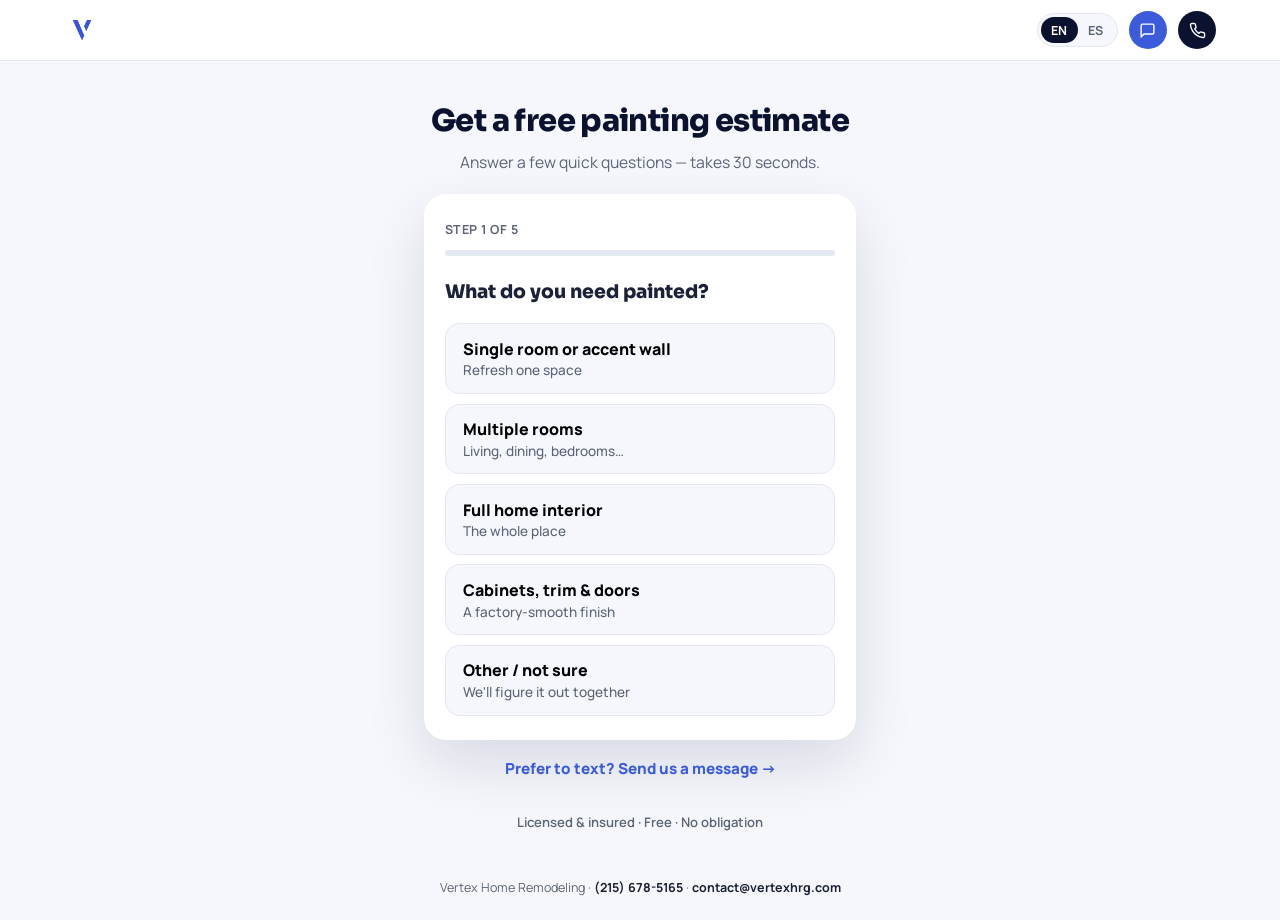
==== commit 29f6a4b3: "LP: botões de mensagem (SMS) na topbar e abaixo do quiz Generated with [Devin](https://devin.ai)  Co" ====
--- a/lp/index.html
+++ b/lp/index.html
@@ -80,6 +80,18 @@
   background: var(--navy); color: #fff;
 }
 .phone-btn svg { width: 17px; height: 17px; }
+.phone-btn.msg { background: var(--blue); }
+
+.text-cta {
+  display: block;
+  text-align: center;
+  font-weight: 800; font-size: .95rem;
+  color: var(--blue);
+  padding: .8rem;
+  margin-top: .3rem;
+  border-radius: 999px;
+}
+.text-cta:hover { background: #EEF2FF; }
 
 /* ---------- Center column ---------- */
 .wrap {
@@ -249,6 +261,9 @@
         <button type="button" class="lang-btn active" data-lang="en">EN</button>
         <button type="button" class="lang-btn" data-lang="es">ES</button>
       </div>
+      <a class="phone-btn msg" href="sms:+12156785165" data-track="sms_click" aria-label="Text us">
+        <svg viewBox="0 0 24 24" fill="none" stroke="currentColor" stroke-width="2" stroke-linecap="round" stroke-linejoin="round"><path d="M21 15a2 2 0 0 1-2 2H7l-4 4V5a2 2 0 0 1 2-2h14a2 2 0 0 1 2 2z"/></svg>
+      </a>
       <a class="phone-btn" href="tel:+12156785165" data-track="call_click" aria-label="Call us">
         <svg viewBox="0 0 24 24" fill="none" stroke="currentColor" stroke-width="2" stroke-linecap="round" stroke-linejoin="round"><path d="M22 16.92v3a2 2 0 0 1-2.18 2 19.79 19.79 0 0 1-8.63-3.07 19.5 19.5 0 0 1-6-6 19.79 19.79 0 0 1-3.07-8.67A2 2 0 0 1 4.11 2h3a2 2 0 0 1 2 1.72c.13.96.36 1.9.7 2.81a2 2 0 0 1-.45 2.11L8.09 9.91a16 16 0 0 0 6 6l1.27-1.27a2 2 0 0 1 2.11-.45c.91.34 1.85.57 2.81.7A2 2 0 0 1 22 16.92z"/></svg>
       </a>
@@ -337,6 +352,7 @@
       </div>
     </div>
 
+    <a class="text-cta" href="sms:+12156785165" data-track="sms_click" data-i18n="in.text">Prefer to text? Send us a message →</a>
     <p class="trust-line" data-i18n="in.trust">Licensed &amp; insured · Free · No obligation</p>
   </main>
 
